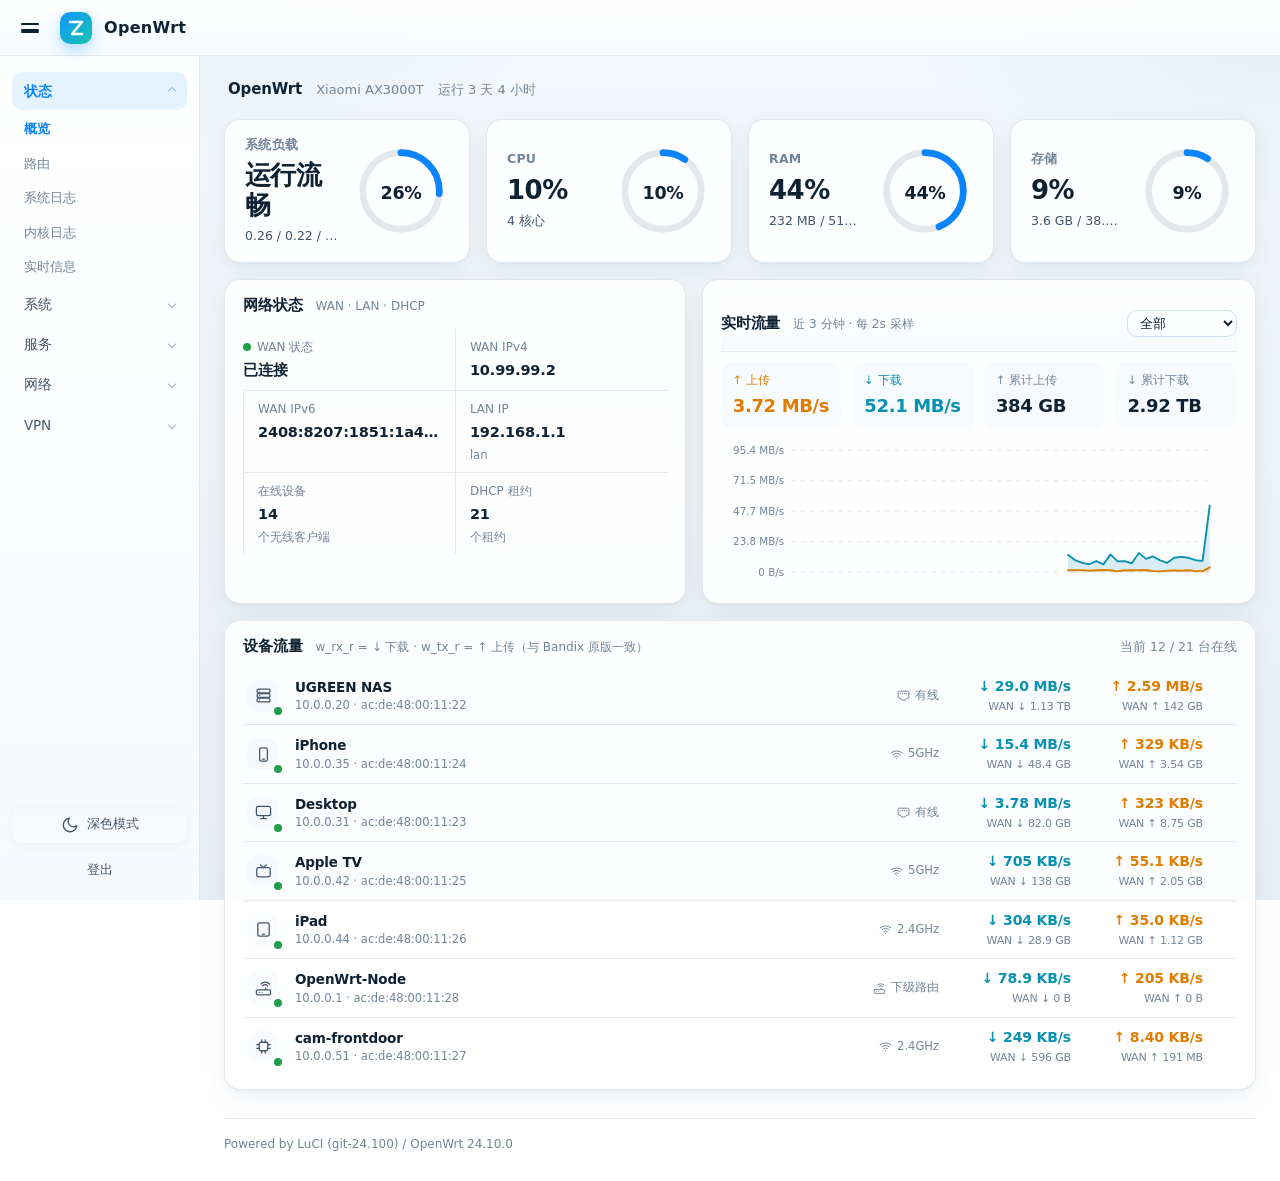
==== dev-preview/index.html @ 45fd4e08 "luci-zen: theme, zen-traffic daemon (eBPF + Rust), luci app, CI/SDK workflows - luci-theme-zen: Appl" ====
<!DOCTYPE html>
<!--
  dev-preview/index.html — Zen Theme 视觉预览（临时文件，非交付物，不参与 OpenWrt 构建）

  规则：
  - 样式 100% 复用正式包 ../luci-theme-zen/htdocs/luci-static/zen/{cascade,mobile,custom}.css
  - DOM 结构复刻 header.ut + dashboard.js build() + zen-devices.js 的真实类名
  - mock 数据与模拟脚本只存在于本文件，正式代码零改动
-->
<html lang="zh-CN">
<head>
<meta charset="utf-8">
<meta name="viewport" content="width=device-width, initial-scale=1">
<title>Zen Theme · dev preview</title>
<script>
	/* 与 header.ut 相同的防闪烁逻辑（key 相同：luci-theme-zen） */
	(function () {
		var key = 'luci-theme-zen';
		var theme = 'light';
		try {
			theme = localStorage.getItem(key);
			if (theme !== 'light' && theme !== 'dark')
				theme = window.matchMedia && window.matchMedia('(prefers-color-scheme: dark)').matches ? 'dark' : 'light';
		} catch (e) {}
		/* 预览专用：?theme=dark|light 覆盖（无头截图用） */
		var q = new URLSearchParams(location.search).get('theme');
		if (q === 'dark' || q === 'light') theme = q;
		document.documentElement.setAttribute('data-theme', theme);
		document.documentElement.setAttribute('data-darkmode', theme === 'dark' ? 'true' : 'false');
	})();
</script>
<link rel="stylesheet" href="../luci-theme-zen/htdocs/luci-static/zen/cascade.css">
<link rel="stylesheet" href="../luci-theme-zen/htdocs/luci-static/zen/mobile.css">
<link rel="stylesheet" href="../luci-theme-zen/htdocs/luci-static/zen/custom.css">
<style>
	/* 仅本预览使用的补充样式（设备行“今日”小字）；正式包 CSS 未改动 */
	.zen-dash-dev-rate .rt {
		display: block;
		margin-top: 2px;
		font-size: 11px;
		font-weight: 400;
		color: var(--text-muted);
		font-variant-numeric: tabular-nums;
	}
</style>
</head>
<body class="lang_zh-cn logged-in node-status-overview" data-page="admin-status-overview">

<!-- 图标 sprite：与 view/zen/zen-icons.js 中的 SYMBOLS 完全一致（复制） -->
<svg xmlns="http://www.w3.org/2000/svg" style="display:none" aria-hidden="true">
	<symbol id="zen-i-desktop" viewBox="0 0 24 24" fill="none" stroke="currentColor" stroke-width="1.8" stroke-linecap="round" stroke-linejoin="round"><rect x="2" y="3.5" width="20" height="13" rx="2.5"/><path d="M8 20.5h8M12 16.5v4"/></symbol>
	<symbol id="zen-i-laptop" viewBox="0 0 24 24" fill="none" stroke="currentColor" stroke-width="1.8" stroke-linecap="round" stroke-linejoin="round"><rect x="4" y="4" width="16" height="11.5" rx="2"/><path d="M2 19.5h20"/></symbol>
	<symbol id="zen-i-phone" viewBox="0 0 24 24" fill="none" stroke="currentColor" stroke-width="1.8" stroke-linecap="round" stroke-linejoin="round"><rect x="6.5" y="2.5" width="11" height="19" rx="2.5"/><path d="M10.5 18.5h3"/></symbol>
	<symbol id="zen-i-tablet" viewBox="0 0 24 24" fill="none" stroke="currentColor" stroke-width="1.8" stroke-linecap="round" stroke-linejoin="round"><rect x="4" y="2.5" width="16" height="19" rx="2.5"/><path d="M10.5 18.5h3"/></symbol>
	<symbol id="zen-i-nas" viewBox="0 0 24 24" fill="none" stroke="currentColor" stroke-width="1.8" stroke-linecap="round" stroke-linejoin="round"><rect x="3" y="3" width="18" height="5.4" rx="1.6"/><rect x="3" y="9.3" width="18" height="5.4" rx="1.6"/><rect x="3" y="15.6" width="18" height="5.4" rx="1.6"/><path d="M6.4 5.7h.01M6.4 12h.01M6.4 18.3h.01"/></symbol>
	<symbol id="zen-i-tv" viewBox="0 0 24 24" fill="none" stroke="currentColor" stroke-width="1.8" stroke-linecap="round" stroke-linejoin="round"><rect x="2.5" y="6.5" width="19" height="13" rx="2.5"/><path d="M8 2.8 12 6.5l4-3.7"/></symbol>
	<symbol id="zen-i-router" viewBox="0 0 24 24" fill="none" stroke="currentColor" stroke-width="1.8" stroke-linecap="round" stroke-linejoin="round"><rect x="2" y="14" width="20" height="7" rx="2"/><path d="M6.01 17.5h-.01M10.01 17.5h-.01M15 13.5v-2M17.8 8.2a5 5 0 0 0-7 0M20.4 5.6a8.5 8.5 0 0 0-12 0"/></symbol>
	<symbol id="zen-i-iot" viewBox="0 0 24 24" fill="none" stroke="currentColor" stroke-width="1.8" stroke-linecap="round" stroke-linejoin="round"><rect x="6" y="6" width="12" height="12" rx="2"/><path d="M9.5 2.5v3.5M14.5 2.5v3.5M9.5 18v3.5M14.5 18v3.5M2.5 9.5H6M2.5 14.5H6M18 9.5h3.5M18 14.5h3.5"/></symbol>
	<symbol id="zen-i-unknown" viewBox="0 0 24 24" fill="none" stroke="currentColor" stroke-width="1.8" stroke-linecap="round" stroke-linejoin="round"><rect x="4" y="4" width="16" height="16" rx="3.5"/><circle cx="12" cy="12" r="3.2"/></symbol>
	<symbol id="zen-i-wifi" viewBox="0 0 24 24" fill="none" stroke="currentColor" stroke-width="1.8" stroke-linecap="round" stroke-linejoin="round"><path d="M12 19.5h.01M8.6 16a5 5 0 0 1 6.8 0M5.2 12.5a10 10 0 0 1 13.6 0M2 9a15 15 0 0 1 20 0"/></symbol>
	<symbol id="zen-i-eth" viewBox="0 0 24 24" fill="none" stroke="currentColor" stroke-width="1.8" stroke-linecap="round" stroke-linejoin="round"><path d="m15 20 3-3h2a2 2 0 0 0 2-2V6a2 2 0 0 0-2-2H4a2 2 0 0 0-2 2v9a2 2 0 0 0 2 2h2l3 3z"/><path d="M6 8v1M10 8v1M14 8v1M18 8v1"/></symbol>
</svg>

<!-- ===== header.ut 结构复刻 ===== -->
<header>
	<div class="fill">
		<div class="container">
			<span class="showSide" title="切换菜单" aria-label="切换菜单"></span>
			<a id="logo" href="#">
				<img src="../luci-theme-zen/htdocs/luci-static/zen/logo.svg" alt="Zen">
			</a>
			<a class="brand" href="#">OpenWrt</a>
			<span class="status" id="indicators"></span>
		</div>
	</div>
</header>
<div class="main">
	<div class="loading" style="opacity:0; visibility:hidden"><span><div class="loading-img"></div>正在收集数据...</span></div>
	<div class="main-left" id="mainmenu" style="">
		<ul class="nav">
			<li class="slide active">
				<a href="#" class="menu active" data-title="状态">状态</a>
				<ul class="slide-menu">
					<li class="active"><a href="#" class="active">概览</a></li>
					<li><a href="#">路由</a></li>
					<li><a href="#">系统日志</a></li>
					<li><a href="#">内核日志</a></li>
					<li><a href="#">实时信息</a></li>
				</ul>
			</li>
			<li class="slide"><a href="#" class="menu" data-title="系统">系统</a></li>
			<li class="slide"><a href="#" class="menu" data-title="服务">服务</a></li>
			<li class="slide"><a href="#" class="menu" data-title="网络">网络</a></li>
			<li class="slide"><a href="#" class="menu" data-title="VPN">VPN</a></li>
		</ul>
		<div class="sidebar-footer">
			<button type="button" id="theme-toggle" class="theme-toggle" title="切换浅色/深色模式" aria-label="切换浅色/深色模式">
				<svg class="theme-icon theme-icon-sun" viewBox="0 0 24 24" width="18" height="18" fill="none" stroke="currentColor" stroke-width="1.8" stroke-linecap="round" stroke-linejoin="round" aria-hidden="true"><circle cx="12" cy="12" r="4"/><path d="M12 2v2M12 20v2M4.9 4.9l1.4 1.4M17.7 17.7l1.4 1.4M2 12h2M20 12h2M4.9 19.1l1.4-1.4M17.7 6.3l1.4-1.4"/></svg>
				<svg class="theme-icon theme-icon-moon" viewBox="0 0 24 24" width="18" height="18" fill="none" stroke="currentColor" stroke-width="1.8" stroke-linecap="round" stroke-linejoin="round" aria-hidden="true"><path d="M21 12.8A9 9 0 1 1 11.2 3a7 7 0 0 0 9.8 9.8z"/></svg>
				<span id="theme-toggle-label">深色模式</span>
			</button>
			<a class="logout" href="#" data-title="登出">登出</a>
		</div>
	</div>
	<div class="main-right">
		<div class="darkMask"></div>
		<div id="maincontent">
			<div class="container">

				<!-- ===== dashboard.js build() 结构复刻 ===== -->
				<div id="zen-dashboard">
					<div class="zen-dash-strip">
						<span class="zen-dash-host" data-strip="host">OpenWrt</span>
						<span data-strip="model">Xiaomi AX3000T</span>
						<span data-strip="uptime">运行 3 天 4 小时</span>
					</div>

					<div class="zen-dash-gauges">
						<article class="zen-dash-card" data-gauge="load" data-level="ok">
							<div class="zen-dash-meta">
								<div class="zen-dash-label">系统负载</div>
								<div class="zen-dash-value">运行流畅</div>
								<div class="zen-dash-sub">0.24 / 0.21 / 0.18</div>
							</div>
							<div class="zen-dash-ring">
								<svg viewBox="0 0 120 120" aria-hidden="true">
									<circle class="track" cx="60" cy="60" r="46"></circle>
									<circle class="arc" cx="60" cy="60" r="46" stroke-dasharray="288.88" stroke-dashoffset="219.55"></circle>
									<text class="pct" x="60" y="63">24%</text>
								</svg>
							</div>
						</article>
						<article class="zen-dash-card" data-gauge="cpu" data-level="ok">
							<div class="zen-dash-meta">
								<div class="zen-dash-label">CPU</div>
								<div class="zen-dash-value">11%</div>
								<div class="zen-dash-sub">4 核心</div>
							</div>
							<div class="zen-dash-ring">
								<svg viewBox="0 0 120 120" aria-hidden="true">
									<circle class="track" cx="60" cy="60" r="46"></circle>
									<circle class="arc" cx="60" cy="60" r="46" stroke-dasharray="288.88" stroke-dashoffset="257.11"></circle>
									<text class="pct" x="60" y="63">11%</text>
								</svg>
							</div>
						</article>
						<article class="zen-dash-card" data-gauge="ram" data-level="ok">
							<div class="zen-dash-meta">
								<div class="zen-dash-label">RAM</div>
								<div class="zen-dash-value">44%</div>
								<div class="zen-dash-sub">232 MB / 512 MB</div>
							</div>
							<div class="zen-dash-ring">
								<svg viewBox="0 0 120 120" aria-hidden="true">
									<circle class="track" cx="60" cy="60" r="46"></circle>
									<circle class="arc" cx="60" cy="60" r="46" stroke-dasharray="288.88" stroke-dashoffset="161.77"></circle>
									<text class="pct" x="60" y="63">44%</text>
								</svg>
							</div>
						</article>
						<article class="zen-dash-card" data-gauge="disk" data-level="ok">
							<div class="zen-dash-meta">
								<div class="zen-dash-label">存储</div>
								<div class="zen-dash-value">9%</div>
								<div class="zen-dash-sub">3.6 GB / 38.9 GB</div>
							</div>
							<div class="zen-dash-ring">
								<svg viewBox="0 0 120 120" aria-hidden="true">
									<circle class="track" cx="60" cy="60" r="46"></circle>
									<circle class="arc" cx="60" cy="60" r="46" stroke-dasharray="288.88" stroke-dashoffset="262.88"></circle>
									<text class="pct" x="60" y="63">9%</text>
								</svg>
							</div>
						</article>
					</div>

					<div class="zen-dash-body">
						<section class="zen-dash-panel zen-dash-overview">
							<h3>网络状态 <span class="zen-dash-hint">WAN · LAN · DHCP</span></h3>
							<div class="zen-dash-netgrid">
								<div class="zen-dash-ov-cell" data-ov="wan">
									<div class="zen-dash-ov-title"><span class="zen-dash-ov-dot up"></span><span>WAN 状态</span></div>
									<div class="zen-dash-ov-value">已连接</div>
								</div>
								<div class="zen-dash-ov-cell" data-ov="wan4">
									<div class="zen-dash-ov-title"><span>WAN IPv4</span></div>
									<div class="zen-dash-ov-value">10.99.99.2</div>
								</div>
								<div class="zen-dash-ov-cell" data-ov="wan6">
									<div class="zen-dash-ov-title"><span>WAN IPv6</span></div>
									<div class="zen-dash-ov-value">2408:8207:1851:1a40::1</div>
								</div>
								<div class="zen-dash-ov-cell" data-ov="lan">
									<div class="zen-dash-ov-title"><span>LAN IP</span></div>
									<div class="zen-dash-ov-value">192.168.1.1</div>
									<div class="zen-dash-ov-sub">lan</div>
								</div>
								<div class="zen-dash-ov-cell" data-ov="wifi">
									<div class="zen-dash-ov-title"><span>在线设备</span></div>
									<div class="zen-dash-ov-value">14</div>
									<div class="zen-dash-ov-sub">个无线客户端</div>
								</div>
								<div class="zen-dash-ov-cell" data-ov="dhcp">
									<div class="zen-dash-ov-title"><span>DHCP 租约</span></div>
									<div class="zen-dash-ov-value">21</div>
									<div class="zen-dash-ov-sub">个租约</div>
								</div>
							</div>
						</section>

						<section class="zen-dash-panel zen-dash-traffic">
							<header class="zen-dash-traffic-head">
								<h3>实时流量 <span class="zen-dash-hint">近 3 分钟 · 每 2s 采样</span></h3>
								<select id="zen-dash-iface" aria-label="接口">
									<option value="all">全部</option>
									<option value="wan">wan</option>
									<option value="br-lan">br-lan</option>
								</select>
							</header>
							<div class="zen-dash-traffic-stats">
								<div class="zen-dash-stat tx">
									<span class="k">↑ 上传</span>
									<span class="v" data-k="txRate">—</span>
								</div>
								<div class="zen-dash-stat rx">
									<span class="k">↓ 下载</span>
									<span class="v" data-k="rxRate">—</span>
								</div>
								<div class="zen-dash-stat">
									<span class="k">↑ 累计上传</span>
									<span class="v" data-k="txTotal">—</span>
								</div>
								<div class="zen-dash-stat">
									<span class="k">↓ 累计下载</span>
									<span class="v" data-k="rxTotal">—</span>
								</div>
							</div>
							<div class="zen-dash-chart">
								<svg viewBox="0 0 640 220" class="zen-dash-svg">
									<g class="grid"></g>
									<g class="yaxis"></g>
									<path class="fill rx"></path>
									<path class="fill tx"></path>
									<polyline class="line rx"></polyline>
									<polyline class="line tx"></polyline>
									<rect class="overlay" x="0" y="0" width="100%" height="100%"></rect>
								</svg>
								<div class="zen-dash-tip" style="display:none"></div>
							</div>
						</section>
					</div>

					<!-- ===== zen-devices.js 结构复刻（mock 行由脚本生成） ===== -->
					<section class="zen-dash-panel zen-dash-devices">
						<div class="zen-dash-dev-head">
							<h3>设备流量 <span class="zen-dash-hint">w_rx_r = ↓ 下载 · w_tx_r = ↑ 上传（与 Bandix 原版一致）</span></h3>
							<span class="zen-dash-dev-count" id="dev-count">—</span>
						</div>
						<ul class="zen-dash-dev-list" id="dev-list"></ul>
					</section>
				</div>

				<div id="view" hidden></div>
				<footer>
					<span>Powered by LuCI (git-24.100) / OpenWrt 24.10.0</span>
				</footer>
			</div>
		</div>
	</div>
</div>

<script>
/* ============================================================
 * 仅预览用 mock 引擎：结构与更新方式模仿 dashboard.js
 * （textContent / class / SVG 属性，不重建 DOM）
 * ============================================================ */
'use strict';

var HISTORY = 60;
var samples = [];
var prevNet = null, prevAt = 0;

var gauges = { load: 0.24, cpu: 0.11, ram: 0.44, disk: 0.09 };

/* 设备 mock：w_rx_r=下载 / w_tx_r=上传（与 Bandix/zen-traffic 方向约定一致） */
var devices = [
	{ mac: 'ac:de:48:00:11:22', ip: '10.0.0.20', host: 'UGREEN NAS',  type: 'nas',     conn: 'eth',  band: '',     rx: 18.4e6, ul: 1.3e6,  tRx: 80.2e9, tUl: 12.6e9, mRx: 612e9, mUl: 88e9, conns: 42, wanRx: 1.24e12, wanUl: 152e9 },
	{ mac: 'ac:de:48:00:11:23', ip: '10.0.0.31', host: 'Desktop',     type: 'desktop', conn: 'eth',  band: '',     rx: 4.2e6,  ul: 320e3,  tRx: 12.1e9, tUl: 2.2e9,  mRx: 96e9,  mUl: 14e9, conns: 28, wanRx: 88e9,  wanUl: 9.4e9 },
	{ mac: 'ac:de:48:00:11:24', ip: '10.0.0.35', host: 'iPhone',      type: 'phone',   conn: 'wifi', band: '5GHz', rx: 2.1e6,  ul: 110e3,  tRx: 10.3e9, tUl: 680e6,  mRx: 88e9,  mUl: 6.2e9, conns: 19, wanRx: 52e9,  wanUl: 3.8e9 },
	{ mac: 'ac:de:48:00:11:25', ip: '10.0.0.42', host: 'Apple TV',    type: 'tv',      conn: 'wifi', band: '5GHz', rx: 820e3,  ul: 30e3,   tRx: 2.4e9,  tUl: 96e6,   mRx: 64e9,  mUl: 1.1e9, conns: 8,  wanRx: 148e9, wanUl: 2.2e9 },
	{ mac: 'ac:de:48:00:11:26', ip: '10.0.0.44', host: 'iPad',        type: 'tablet',  conn: 'wifi', band: '2.4GHz', rx: 320e3, ul: 18e3, tRx: 1.2e9,  tUl: 54e6,   mRx: 22e9,  mUl: 0.9e9, conns: 6,  wanRx: 31e9,  wanUl: 1.2e9 },
	{ mac: 'ac:de:48:00:11:27', ip: '10.0.0.51', host: 'cam-frontdoor', type: 'iot',   conn: 'wifi', band: '2.4GHz', rx: 260e3, ul: 4e3,  tRx: 640e9,  tUl: 8e6,    mRx: 1.9e12, mUl: 42e6, conns: 3,  wanRx: 640e9, wanUl: 0.2e9 },
	{ mac: 'ac:de:48:00:11:28', ip: '10.0.0.1',  host: 'OpenWrt-Node', type: 'router', conn: 'router', band: '',    rx: 90e3,  ul: 240e3, tRx: 210e9,  tUl: 190e9,  mRx: 420e9, mUl: 390e9, conns: 61, wanRx: 0,    wanUl: 0 }
];
devices.forEach(function (d) { d.spark = []; d.month = (d.mRx != null); });

var TIPTXT = { nas: 'zen-i-nas', desktop: 'zen-i-desktop', laptop: 'zen-i-laptop', phone: 'zen-i-phone', tablet: 'zen-i-tablet', tv: 'zen-i-tv', router: 'zen-i-router', iot: 'zen-i-iot', unknown: 'zen-i-unknown' };
var NS = 'http://www.w3.org/2000/svg';

function el(tag, cls, text) {
	var e = document.createElement(tag);
	if (cls) e.className = cls;
	if (text != null) e.textContent = text;
	return e;
}

function svgEl(tag, attrs) {
	var e = document.createElementNS(NS, tag);
	for (var k in attrs) e.setAttribute(k, attrs[k]);
	return e;
}

function useIcon(id, size) {
	var s = svgEl('svg', { width: size || 17, height: size || 17, 'aria-hidden': 'true' });
	var u = svgEl('use', { href: '#' + id });
	s.appendChild(u);
	return s;
}

function fmtBytes(n) {
	n = Math.max(0, Number(n) || 0);
	var units = ['B', 'KB', 'MB', 'GB', 'TB'];
	var i = 0;
	while (n >= 1024 && i < units.length - 1) { n /= 1024; i++; }
	var d = i === 0 ? 0 : (n >= 100 ? 0 : n >= 10 ? 1 : 2);
	return n.toFixed(d) + ' ' + units[i];
}
function fmtRate(n) { return fmtBytes(n) + '/s'; }
function niceMax(v) {
	v = Number(v) || 0;
	if (v <= 1024) return 1024;
	var exp = Math.floor(Math.log(v) / Math.LN10);
	var base = Math.pow(10, exp);
	var f = v / base;
	var nice = f <= 1 ? 1 : f <= 2 ? 2 : f <= 2.5 ? 2.5 : f <= 5 ? 5 : 10;
	return nice * base;
}

/* ---- 设备行（一次构建，缓存引用） ---- */
var rowMap = {};
function buildRow(d) {
	var li = el('li', 'zen-dash-dev-row');

	var iconBox = el('span', 'zen-dash-dev-icon');
	iconBox.appendChild(useIcon(TIPTXT[d.type]));
	iconBox.appendChild(el('i', 'zen-dash-ov-dot up'));

	var id = el('span', 'zen-dash-dev-id');
	id.appendChild(el('span', 'zen-dash-dev-name', d.host));
	id.appendChild(el('span', 'zen-dash-dev-meta', d.ip + ' · ' + d.mac));

	var conn = el('span', 'zen-dash-dev-conn');
	conn.appendChild(useIcon(d.conn === 'wifi' ? 'zen-i-wifi' : d.conn === 'router' ? 'zen-i-router' : 'zen-i-eth', 13));
	conn.appendChild(el('span', null, d.conn === 'wifi' ? d.band : (d.conn === 'router' ? '下级路由' : '有线')));

	var dl = el('span', 'zen-dash-dev-rate dl');
	var dlV = el('span', null, '—');
	var dlT = el('span', 'rt');
	dl.appendChild(dlV); dl.appendChild(dlT);

	var ulr = el('span', 'zen-dash-dev-rate ul');
	var ulV = el('span', null, '—');
	var ulT = el('span', 'rt');
	ulr.appendChild(ulV); ulr.appendChild(ulT);

	var chev = el('span', 'zen-dash-dev-chev');
	chev.appendChild(useIcon('zen-i-chev', 16));

	var detail = el('div', 'zen-dash-dev-detail');
	detail.style.display = 'none';

	li.appendChild(iconBox); li.appendChild(id); li.appendChild(conn);
	li.appendChild(dl); li.appendChild(ulr); li.appendChild(chev);
	li.appendChild(detail);

	li.addEventListener('click', function () {
		var open = li.classList.toggle('open');
		if (open && !d.detailBuilt) buildDetail(d);
		detail.style.display = open ? 'block' : 'none';
		if (open) updateDetail(d);
	});

	document.getElementById('dev-list').appendChild(li);

	rowMap[d.mac] = { li: li, dlV: dlV, dlT: dlT, ulV: ulV, ulT: ulT, detail: detail };
}

function buildDetail(d) {
	var refs = rowMap[d.mac];
	var grid = el('div', 'zen-dash-dev-detail-grid');
	function item(k, cls) {
		var w = el('div');
		w.appendChild(el('div', 'k', k));
		var v = el('div', 'v' + (cls ? ' ' + cls : ''), '—');
		w.appendChild(v);
		grid.appendChild(w);
		return v;
	}
	var q = {
		tRx: item('今日下载', 'dl'), tUl: item('今日上传', 'ul'),
		mRx: item('本月下载', 'dl'), mUl: item('本月上传', 'ul'),
		wRx: item('WAN 下载总量'), wUl: item('WAN 上传总量'),
		cc: item('连接数')
	};
	var spark = el('div', 'zen-dash-dev-spark');
	var sv = svgEl('svg', { viewBox: '0 0 600 48', preserveAspectRatio: 'none' });
	var fill = svgEl('path', { 'class': 'fill-dl' });
	var line = svgEl('path', { 'class': 'line' });
	sv.appendChild(fill); sv.appendChild(line);
	spark.appendChild(sv);
	refs.detail.appendChild(grid);
	refs.detail.appendChild(spark);
	q.line = line; q.fill = fill;
	d.detailRefs = q;
	d.detailBuilt = true;
}

function updateDetail(d) {
	var q = d.detailRefs;
	if (!q) return;
	q.tRx.textContent = fmtBytes(d.tRx);
	q.tUl.textContent = fmtBytes(d.tUl);
	q.mRx.textContent = fmtBytes(d.mRx);
	q.mUl.textContent = fmtBytes(d.mUl);
	q.wRx.textContent = fmtBytes(d.wanRx);
	q.wUl.textContent = fmtBytes(d.wanUl);
	q.cc.textContent = String(d.conns) + '（TCP ' + Math.round(d.conns * 0.7) + ' / UDP ' + (d.conns - Math.round(d.conns * 0.7)) + '）';
	var sp = d.spark, m = sp.length, peak = 1, i, v;
	for (i = 0; i < m; i++) { v = sp[i]; if (v > peak) peak = v; }
	var pts = [];
	for (i = 0; i < m; i++) {
		pts.push(((m > 1 ? i / (m - 1) : 0) * 600).toFixed(1) + ',' + (46 - 40 * (sp[i] / peak)).toFixed(1));
	}
	var line = pts.join(' ');
	q.line.setAttribute('d', 'M' + line.split(' ').join(' L'));
	if (m > 1) q.fill.setAttribute('d', 'M0,48 L' + line.split(' ').join(' L') + ' L600,48 Z');
}

devices.forEach(buildRow);

/* ---- 图表（几何参数与 dashboard.js renderTraffic 一致） ---- */
var chart = document.querySelector('.zen-dash-svg');
var parts = {
	grid: chart.querySelector('g.grid'),
	yaxis: chart.querySelector('g.yaxis'),
	lineRx: chart.querySelector('polyline.line.rx'),
	lineTx: chart.querySelector('polyline.line.tx'),
	fillRx: chart.querySelector('path.fill.rx'),
	fillTx: chart.querySelector('path.fill.tx')
};
var lastW = 0, lastH = 0, yLabels = [];

function renderTraffic() {
	var host = document.querySelector('.zen-dash-chart');
	var w = Math.max(host.clientWidth || 0, 320);
	var h = Math.max(host.clientHeight || 0, 160);
	var padL = 58, padR = 12, padT = 12, padB = 18;
	var innerW = Math.max(w - padL - padR, 10);
	var innerH = Math.max(h - padT - padB, 10);

	var peak = 0;
	samples.forEach(function (s) { if (s.rx > peak) peak = s.rx; if (s.tx > peak) peak = s.tx; });
	var max = niceMax(peak);
	var step = innerW / (HISTORY - 1);
	var DIV = 4;

	if (w !== lastW || h !== lastH || yLabels.length !== DIV + 1) {
		chart.setAttribute('viewBox', '0 0 ' + w + ' ' + h);
		parts.grid.textContent = '';
		parts.yaxis.textContent = '';
		yLabels = [];
		for (var i = 0; i <= DIV; i++) {
			var gy = padT + (innerH * i) / DIV;
			parts.grid.appendChild(svgEl('line', { x1: padL, x2: padL + innerW, y1: gy.toFixed(1), y2: gy.toFixed(1) }));
			var lb = svgEl('text', { x: padL - 8, y: (gy + 4).toFixed(1), 'text-anchor': 'end' });
			parts.yaxis.appendChild(lb);
			yLabels.push(lb);
		}
		lastW = w; lastH = h;
	}
	for (var i2 = 0; i2 <= DIV; i2++)
		yLabels[i2].textContent = fmtRate(max * (1 - i2 / DIV));

	var count = samples.length;
	function xAt(i) { return padL + innerW - (count - 1 - i) * step; }
	function yAt(v) { return padT + innerH * (1 - Math.min(v, max) / max); }
	var y0 = padT + innerH;

	function series(key) {
		if (!count) return { line: '', fill: '' };
		var pts = samples.map(function (s, i) { return xAt(i).toFixed(1) + ',' + yAt(s[key]).toFixed(1); });
		var line = pts.join(' ');
		var fill = count > 1 ? 'M' + xAt(0).toFixed(1) + ',' + y0.toFixed(1) + ' L' + pts.join(' L') + ' L' + xAt(count - 1).toFixed(1) + ',' + y0.toFixed(1) + ' Z' : '';
		return { line: line, fill: fill };
	}
	var rx = series('rx'), tx = series('tx');
	parts.lineRx.setAttribute('points', rx.line);
	parts.lineTx.setAttribute('points', tx.line);
	parts.fillRx.setAttribute('d', rx.fill);
	parts.fillTx.setAttribute('d', tx.fill);
}

/* ---- 主循环（2s，与 zen-trafficd 建议刷新周期一致） ---- */
var totals = { rx: 3.21e12, tx: 412e9 };

function tick() {
	var now = Date.now();

	// 系统仪表缓坡游走
	gauges.load = Math.min(0.92, Math.max(0.02, gauges.load + (Math.random() - 0.5) * 0.05));
	gauges.cpu = Math.min(0.88, Math.max(0.02, gauges.cpu + (Math.random() - 0.5) * 0.07));
	setGauge('load', '运行流畅', (gauges.load).toFixed(2) + ' / ' + (gauges.load * 0.85).toFixed(2) + ' / ' + (gauges.load * 0.6).toFixed(2), gauges.load * 100);
	setGauge('cpu', Math.round(gauges.cpu * 100) + '%', '4 核心', gauges.cpu * 100);

	// 设备速率随机游走 + NAS 偶发爆发
	var rxSum = 0, ulSum = 0;
	devices.forEach(function (d) {
		if (Math.random() < 0.06) d.rx = d.rx * 0.5 + (8e6 + Math.random() * 14e6);
		else d.rx = Math.max(0, d.rx * 0.85 + d.rx * 0.15 + (Math.random() - 0.5) * d.rx * 0.25);
		d.ul = Math.max(0, d.ul * 0.9 + (Math.random() - 0.5) * d.ul * 0.3 + d.rx * 0.06 * Math.random());
		d.tRx += d.rx * 2; d.tUl += d.ul * 2;
		rxSum += d.rx; ulSum += d.ul;
	});

	// 排序：当前总带宽倒序（appendChild 移动，不重建）
	devices.sort(function (a, b) { return (b.rx + b.ul) - (a.rx + a.ul); });
	devices.forEach(function (d) {
		var r = rowMap[d.mac];
		document.getElementById('dev-list').appendChild(r.li);
		r.dlV.textContent = '↓ ' + fmtRate(d.rx);
		r.dlT.textContent = 'WAN ↓ ' + fmtBytes(d.wanRx);
		r.ulV.textContent = '↑ ' + fmtRate(d.ul);
		r.ulT.textContent = 'WAN ↑ ' + fmtBytes(d.wanUl);
		d.spark.push(d.rx);
		if (d.spark.length > 40) d.spark.shift();
		if (d.detailBuilt && r.li.classList.contains('open')) updateDetail(d);
	});
	document.getElementById('dev-count').textContent = '当前 12 / 21 台在线';

	// 全局流量 = 设备和 + 噪声
	var rx = rxSum * 1.05 + 40e3 + Math.random() * 120e3;
	var tx = ulSum * 1.05 + 15e3 + Math.random() * 40e3;
	totals.rx += rx * 2; totals.tx += tx * 2;
	document.querySelector('[data-k="rxRate"]').textContent = fmtRate(rx);
	document.querySelector('[data-k="txRate"]').textContent = fmtRate(tx);
	document.querySelector('[data-k="rxTotal"]').textContent = fmtBytes(totals.rx);
	document.querySelector('[data-k="txTotal"]').textContent = fmtBytes(totals.tx);

	samples.push({ t: now, rx: rx, tx: tx });
	if (samples.length > HISTORY) samples.shift();
	renderTraffic();
}

function setGauge(key, value, sub, pct) {
	var card = document.querySelector('[data-gauge="' + key + '"]');
	if (!card) return;
	pct = Math.max(0, Math.min(100, pct));
	var lv = pct >= 90 ? 'danger' : pct >= 70 ? 'warn' : 'ok';
	if (card.getAttribute('data-level') !== lv) card.setAttribute('data-level', lv);
	card.querySelector('.zen-dash-value').textContent = value;
	card.querySelector('.zen-dash-sub').textContent = sub;
	card.querySelector('text.pct').textContent = Math.round(pct) + '%';
	card.querySelector('circle.arc').setAttribute('stroke-dashoffset', (288.88 * (1 - pct / 100)).toFixed(2));
}

/* ---- 主题切换（与 menu-zen.js 行为一致） ---- */
function syncLabel() {
	var dark = document.documentElement.getAttribute('data-theme') === 'dark';
	document.getElementById('theme-toggle-label').textContent = dark ? '浅色模式' : '深色模式';
}
document.getElementById('theme-toggle').addEventListener('click', function (ev) {
	ev.preventDefault(); ev.stopPropagation();
	var next = document.documentElement.getAttribute('data-theme') === 'dark' ? 'light' : 'dark';
	document.documentElement.setAttribute('data-theme', next);
	document.documentElement.setAttribute('data-darkmode', next === 'dark' ? 'true' : 'false');
	try { localStorage.setItem('luci-theme-zen', next); } catch (e) {}
	syncLabel();
});
syncLabel();

/* 启动：预填充 20 个历史样本让曲线立即成形 */
for (var i = 0; i < 20; i++) {
	samples.push({ t: Date.now() - (20 - i) * 2000, rx: 6e6 + Math.random() * 10e6, tx: 0.6e6 + Math.random() * 1.2e6 });
}
tick();
setInterval(tick, 2000);
window.addEventListener('resize', function () { renderTraffic(); });
</script>
</body>
</html>
---- luci-theme-zen/htdocs/luci-static/zen/cascade.css ----
/* luci-theme-zen
   Apple-inspired LuCI theme. system-ui, 16px cards, restrained shadows,
   dl/ul direction colors; selectors are LuCI. */

:root {
	--bg-base: #eef3f8;
	--bg-panel: rgba(255, 255, 255, 0.85);
	--bg-input: #fbfdff;
	--line: rgba(15, 40, 70, 0.10);
	--line-strong: rgba(15, 40, 70, 0.18);
	--text: #0f2233;
	--text-secondary: #42566b;
	--text-muted: #71859a;
	--accent: #0a84ff;
	--accent-soft: rgba(10, 132, 255, 0.10);
	--danger: #e5484d;
	--danger-soft: rgba(229, 72, 77, 0.12);
	--ok: #1f9d4d;
	--ok-soft: rgba(31, 157, 77, 0.12);
	--warn: #d97e00;
	--warn-soft: rgba(217, 126, 0, 0.12);
	--info: #0a84ff;
	--info-soft: rgba(10, 132, 255, 0.10);
	/* 流量方向色（与 Bandix/zen-traffic 约定一致：↓下载青、↑上传橙） */
	--dl: #0891b2;
	--ul: #e07c00;
	--shadow: 0 1px 2px rgba(18, 70, 120, 0.05), 0 8px 24px rgba(18, 70, 120, 0.07);
	--shadow-sm: 0 1px 2px rgba(18, 70, 120, 0.05);
	--shadow-glow: 0 8px 24px rgba(10, 132, 255, 0.16);
	--radius: 16px;
	--radius-sm: 10px;
	--grad-accent: linear-gradient(135deg, #0a84ff, #0891b2);
	--font: system-ui, -apple-system, BlinkMacSystemFont, "Segoe UI", "PingFang SC", "Microsoft YaHei", Roboto, sans-serif;
	--mono: "SF Mono", "Cascadia Code", "Consolas", "Menlo", monospace;

	--body-grad:
		radial-gradient(900px 420px at 8% -10%, rgba(10, 132, 255, 0.10), transparent 60%),
		radial-gradient(700px 380px at 100% 0%, rgba(8, 145, 178, 0.08), transparent 55%),
		linear-gradient(180deg, #f4f8fc 0%, var(--bg-base) 45%, #e8eef5 100%);
	--chart-bg: #f6fafd;
	--aside-bg: linear-gradient(180deg, rgba(255, 255, 255, 0.94), rgba(246, 250, 253, 0.92));
	--header-bg: linear-gradient(180deg, rgba(255, 255, 255, 0.96), rgba(246, 250, 253, 0.94));
	--nav-hover-border: rgba(10, 132, 255, 0.15);
	--nav-active-text: #0a66d0;
	--nav-active-bg: linear-gradient(90deg, rgba(10, 132, 255, 0.12), rgba(8, 145, 178, 0.07));
	--nav-active-border: rgba(10, 132, 255, 0.26);
	--btn-bg: linear-gradient(180deg, #ffffff, #f4f8fc);
	--btn-hover-text: #0a66d0;
	--th-grad: linear-gradient(180deg, #f5f9fc, #eff5fa);
	--row-even: rgba(10, 132, 255, 0.025);
	--row-hover: rgba(10, 132, 255, 0.05);
	--modal-mask:
		radial-gradient(circle at 20% 20%, rgba(10, 132, 255, 0.10), transparent 40%),
		rgba(10, 30, 50, 0.45);
	--modal-grad: linear-gradient(180deg, #ffffff, #f7fafc);
	--modal-shadow: 0 20px 50px rgba(12, 50, 90, 0.22);
	--label-color: #1e3a5f;
	--input-border: #cfe0ef;
	--input-focus-border: #0a84ff;
	--input-focus-bg: #fff;
	--focus-ring: rgba(10, 132, 255, 0.16);
	--scroll-thumb: linear-gradient(180deg, #b3cfe8, #86c8d8);
	--header-h: 56px;
	--sidebar-w: 200px;
}

:root[data-theme="dark"],
:root[data-darkmode="true"] {
	--bg-base: #0b1220;
	--bg-panel: rgba(20, 29, 44, 0.82);
	--bg-input: #101b2b;
	--line: rgba(148, 180, 220, 0.14);
	--line-strong: rgba(148, 180, 220, 0.26);
	--text: #e6eef8;
	--text-secondary: #a3b6ca;
	--text-muted: #6e8399;
	--accent: #409cff;
	--accent-soft: rgba(64, 156, 255, 0.14);
	--danger: #ff6369;
	--danger-soft: rgba(255, 99, 105, 0.16);
	--ok: #30d158;
	--ok-soft: rgba(48, 209, 88, 0.14);
	--warn: #ffb020;
	--warn-soft: rgba(255, 176, 32, 0.15);
	--info: #409cff;
	--info-soft: rgba(64, 156, 255, 0.14);
	/* 流量方向色（dark 变体） */
	--dl: #22d3ee;
	--ul: #fb923c;
	--shadow: 0 1px 2px rgba(0, 0, 0, 0.35);
	--shadow-sm: 0 1px 2px rgba(0, 0, 0, 0.25);
	--shadow-glow: 0 8px 24px rgba(64, 156, 255, 0.22);
	--grad-accent: linear-gradient(135deg, #409cff, #22d3ee);

	--body-grad:
		radial-gradient(900px 420px at 8% -10%, rgba(64, 156, 255, 0.10), transparent 60%),
		radial-gradient(700px 380px at 100% 0%, rgba(34, 211, 238, 0.07), transparent 55%),
		linear-gradient(180deg, #0e1626 0%, var(--bg-base) 45%, #090f1a 100%);
	--chart-bg: #0d1826;
	--aside-bg: linear-gradient(180deg, rgba(15, 23, 38, 0.94), rgba(11, 18, 32, 0.92));
	--header-bg: linear-gradient(180deg, rgba(16, 25, 40, 0.96), rgba(11, 18, 32, 0.94));
	--nav-hover-border: rgba(64, 156, 255, 0.2);
	--nav-active-text: #6fc2ff;
	--nav-active-bg: linear-gradient(90deg, rgba(64, 156, 255, 0.16), rgba(34, 211, 238, 0.09));
	--nav-active-border: rgba(64, 156, 255, 0.32);
	--btn-bg: linear-gradient(180deg, #1a2c44, #14243a);
	--btn-hover-text: #7cc7ff;
	--th-grad: linear-gradient(180deg, #16273e, #122137);
	--row-even: rgba(64, 156, 255, 0.03);
	--row-hover: rgba(64, 156, 255, 0.06);
	--modal-mask:
		radial-gradient(circle at 20% 20%, rgba(64, 156, 255, 0.1), transparent 40%),
		rgba(2, 8, 14, 0.65);
	--modal-grad: linear-gradient(180deg, #13253a, #0f1e30);
	--modal-shadow: 0 20px 50px rgba(0, 0, 0, 0.55);
	--label-color: #b8cde2;
	--input-border: #2a4560;
	--input-focus-border: #409cff;
	--input-focus-bg: #13263c;
	--focus-ring: rgba(64, 156, 255, 0.22);
	--scroll-thumb: linear-gradient(180deg, #2f4e6e, #2a5560);
}

*,
*::before,
*::after {
	box-sizing: border-box;
}

html {
	font-size: 16px;
	height: 100%;
}

html, body {
	margin: 0;
	padding: 0;
}

body {
	font-family: var(--font);
	color: var(--text);
	background: var(--body-grad);
	background-attachment: fixed;
	min-height: 100%;
	-webkit-font-smoothing: antialiased;
	line-height: 1.5;
}

a {
	color: var(--accent);
	text-decoration: none;
}

a:hover {
	text-decoration: underline;
}

abbr[title],
acronym[title] {
	border-bottom: 1px dotted;
	font-weight: inherit;
	cursor: help;
}

h1, h2, h3, h4 {
	color: var(--text);
	font-weight: 650;
	line-height: 1.3;
}

h1 { font-size: 1.45rem; }
h2 { font-size: 1.2rem; }
h3 { font-size: 1.05rem; }
h4 { font-size: 0.95rem; }

pre, code, kbd, samp, .mono {
	font-family: var(--mono);
}

pre {
	background: linear-gradient(180deg, #0f2438, #12304a);
	color: #d7ecff;
	border: 1px solid #1e4a6e;
	border-radius: var(--radius-sm);
	padding: 14px 16px;
	overflow: auto;
	font-size: 13px;
	line-height: 1.6;
}

hr {
	border: 0;
	border-top: 1px solid var(--line);
	margin: 16px 0;
}

img {
	max-width: 100%;
	vertical-align: middle;
}

::-webkit-scrollbar {
	width: 10px;
	height: 10px;
}

::-webkit-scrollbar-thumb {
	background: var(--scroll-thumb);
	border-radius: 999px;
	border: 2px solid transparent;
	background-clip: padding-box;
}

::-webkit-scrollbar-track {
	background: transparent;
}

/* ---------- Header ---------- */
header {
	position: sticky;
	top: 0;
	z-index: 40;
	height: var(--header-h);
	background: var(--header-bg);
	border-bottom: 1px solid var(--line);
	backdrop-filter: blur(10px);
	-webkit-backdrop-filter: blur(10px);
}

header .fill,
header .container {
	height: 100%;
}

header .container {
	display: flex;
	align-items: center;
	gap: 12px;
	padding: 0 16px 0 12px;
	max-width: none;
}

.showSide {
	display: inline-block;
	width: 36px;
	height: 36px;
	border-radius: 10px;
	cursor: pointer;
	position: relative;
	flex-shrink: 0;
	border: 1px solid transparent;
}

.showSide::before,
.showSide::after {
	content: "";
	position: absolute;
	left: 8px;
	right: 8px;
	height: 2px;
	border-radius: 2px;
	background: var(--text);
}

.showSide::before {
	top: 12px;
	box-shadow: 0 6px 0 var(--text);
}

.showSide::after {
	bottom: 12px;
}

.showSide:hover {
	background: var(--accent-soft);
	border-color: var(--nav-hover-border);
}

#logo {
	display: flex;
	flex-shrink: 0;
}

#logo img {
	width: 32px;
	height: 32px;
	border-radius: 10px;
	box-shadow: 0 6px 16px rgba(20, 150, 255, 0.3);
}

header .brand {
	font-weight: 700;
	font-size: 16px;
	letter-spacing: 0.3px;
	color: var(--text);
	text-decoration: none;
	white-space: nowrap;
	overflow: hidden;
	text-overflow: ellipsis;
}

header .brand:hover {
	text-decoration: none;
	color: var(--nav-active-text);
}

#indicators,
header .status {
	margin-left: auto;
	display: flex;
	align-items: center;
	gap: 8px;
	flex-wrap: wrap;
	justify-content: flex-end;
}

/* ---------- Shell ---------- */
.main {
	position: relative;
	z-index: 1;
	display: flex;
	min-height: calc(100vh - var(--header-h));
}

.main-left {
	position: sticky;
	top: var(--header-h);
	width: var(--sidebar-w);
	height: calc(100vh - var(--header-h));
	flex-shrink: 0;
	padding: 16px 12px 12px;
	display: flex;
	flex-direction: column;
	gap: 12px;
	background: var(--aside-bg);
	border-right: 1px solid var(--line);
	overflow: hidden;
	z-index: 30;
	transition: width 0.25s ease, padding 0.25s ease, border-color 0.25s ease;
}

@media (min-width: 769px) {
	body.sidebar-collapsed .main-left {
		width: 0;
		padding-left: 0;
		padding-right: 0;
		border-right-width: 0;
		overflow: hidden;
		pointer-events: none;
	}
}

.main-right {
	flex: 1;
	min-width: 0;
	padding: 20px 24px 28px;
}

#maincontent,
#maincontent > .container {
	max-width: 1200px;
}

.darkMask {
	display: none;
}

.loading {
	position: fixed;
	inset: 0;
	z-index: 80;
	display: flex;
	align-items: center;
	justify-content: center;
	background: var(--body-grad);
	transition: opacity 0.3s, visibility 0.3s;
	pointer-events: none;
}

.loading[style*="hidden"],
.loading[style*="opacity: 0"],
.loading[style*="opacity:0"] {
	display: none;
}

.loading span {
	display: flex;
	align-items: center;
	gap: 12px;
	padding: 14px 20px;
	background: var(--bg-panel);
	border: 1px solid var(--line);
	border-radius: var(--radius);
	box-shadow: var(--shadow);
	color: var(--text-secondary);
}

.loading-img,
.spinning::before {
	width: 18px;
	height: 18px;
	border: 2px solid var(--line-strong);
	border-top-color: var(--accent);
	border-radius: 50%;
	animation: round-spin 0.8s linear infinite;
}

.spinning {
	display: flex;
	align-items: center;
	gap: 10px;
	color: var(--text-secondary);
}

.spinning::before {
	content: "";
	display: inline-block;
	flex-shrink: 0;
}

@keyframes round-spin {
	to { transform: rotate(360deg); }
}

#view > div.spinning:first-child {
	display: table;
	margin: 15vh auto;
}

@keyframes flash {
	0% { opacity: 1; }
	50% { opacity: .5; }
	100% { opacity: 1; }
}

.flash {
	animation: flash .35s;
}

@keyframes fade-in {
	0% { opacity: 0; }
	100% { opacity: 1; }
}

@keyframes fade-out {
	0% { opacity: 1; }
	100% { opacity: 0; }
}

.fade-in {
	animation: fade-in .4s ease;
}

.fade-out {
	animation: fade-out .4s ease;
}

footer {
	margin-top: 28px;
	padding-top: 16px;
	border-top: 1px solid var(--line);
	color: var(--text-muted);
	font-size: 12px;
}

footer a {
	color: var(--text-secondary);
}

/* ---------- Theme toggle ---------- */
.sidebar-footer {
	margin-top: auto;
	flex-shrink: 0;
	display: flex;
	flex-direction: column;
	gap: 8px;
	width: 100%;
}

.theme-toggle {
	display: flex;
	align-items: center;
	justify-content: center;
	gap: 8px;
	width: 100%;
	padding: 9px 12px;
	border-radius: var(--radius-sm);
	border: 0;
	background: transparent;
	color: var(--text-secondary);
	font-size: 13px;
	font-weight: 500;
	cursor: pointer;
	font-family: var(--font);
	flex-shrink: 0;
	transition: background 0.15s ease-out, color 0.15s ease-out;
}

.theme-toggle:hover {
	color: var(--accent);
	background: var(--row-even);
}

.logout {
	display: flex;
	align-items: center;
	justify-content: center;
	gap: 8px;
	width: 100%;
	padding: 9px 12px;
	border-radius: var(--radius-sm);
	border: 0;
	background: transparent;
	color: var(--text-secondary);
	font-size: 13px;
	font-weight: 500;
	text-decoration: none;
	flex-shrink: 0;
	box-sizing: border-box;
	transition: background 0.15s ease-out, color 0.15s ease-out;
}

.logout:hover {
	color: var(--danger);
	background: var(--danger-soft);
	text-decoration: none;
}

.theme-icon-sun { display: none; }
.theme-icon-moon { display: block; }

:root[data-theme="dark"] .theme-icon-sun,
:root[data-darkmode="true"] .theme-icon-sun { display: block; }

:root[data-theme="dark"] .theme-icon-moon,
:root[data-darkmode="true"] .theme-icon-moon { display: none; }

/* ---------- Sidebar nav（Apple HIG：填充式圆角选中态、克制 hover、150-200ms） ---------- */
.main-left .nav,
.main-left ul {
	list-style: none;
	margin: 0;
	padding: 0;
}

.main-left .nav {
	flex: 1 1 auto;
	min-height: 0;
	overflow-y: auto;
}

.main-left .nav > li > a,
.main-left .slide > .menu {
	display: flex;
	align-items: center;
	gap: 8px;
	padding: 9px 12px;
	color: var(--text-secondary);
	font-size: 13.5px;
	font-weight: 500;
	letter-spacing: -0.01em;
	border-radius: var(--radius-sm);
	margin-bottom: 2px;
	text-decoration: none;
	transition: background 0.15s ease-out, color 0.15s ease-out;
	cursor: pointer;
}

.main-left .nav > li > a:hover,
.main-left .slide > .menu:hover {
	background: var(--row-even);
	color: var(--text);
	text-decoration: none;
}

.main-left .nav > li > a:active,
.main-left .slide > .menu:active {
	transform: scale(0.98);
}

.main-left .nav > li.active > a,
.main-left .nav > li > a.active,
.main-left .slide.active > .menu,
.main-left .slide > .menu.active {
	color: var(--accent);
	background: var(--accent-soft);
	font-weight: 600;
	text-decoration: none;
}

.main-left .menu::after {
	content: "";
	margin-left: auto;
	width: 6px;
	height: 6px;
	border-right: 1.6px solid currentColor;
	border-bottom: 1.6px solid currentColor;
	transform: rotate(45deg);
	opacity: 0.45;
	transition: transform 0.2s cubic-bezier(0.25, 1, 0.3, 1);
}

.main-left .slide.active > .menu::after {
	transform: rotate(225deg);
}

.slide-menu {
	display: none;
	list-style: none;
	margin: 0 0 4px;
	padding: 0 0 0 14px;
}

.slide.active > .slide-menu {
	display: block;
}

.slide-menu a {
	display: block;
	padding: 7px 12px;
	margin: 1px 0;
	color: var(--text-muted);
	font-size: 13px;
	border-radius: 8px;
	text-decoration: none;
	transition: background 0.15s ease-out, color 0.15s ease-out;
}

.slide-menu a:hover {
	background: var(--row-even);
	color: var(--text);
	text-decoration: none;
}

.slide-menu li.active > a,
.slide-menu a.active {
	color: var(--accent);
	font-weight: 600;
}

.modemenu-buttons {
	margin-bottom: 12px;
}

#modemenu {
	display: flex;
	flex-wrap: wrap;
	gap: 8px;
	list-style: none;
	margin: 0 0 8px;
	padding: 0;
}

#modemenu a {
	display: inline-flex;
	padding: 6px 12px;
	border-radius: 999px;
	border: 1px solid var(--line);
	background: var(--btn-bg);
	color: var(--text-secondary);
	font-size: 13px;
	text-decoration: none;
}

#modemenu a.active,
#modemenu a:hover {
	border-color: var(--nav-active-border);
	color: var(--nav-active-text);
	background: var(--nav-active-bg);
	text-decoration: none;
}

/* ---------- Tabs ---------- */
#tabmenu,
.cbi-tabmenu {
	margin: 0 0 14px;
}

.tabs,
.cbi-tabmenu {
	display: flex;
	flex-wrap: wrap;
	gap: 6px;
	list-style: none;
	margin: 0;
	padding: 0;
	border-bottom: 1px solid var(--line);
}

.tabs > li > a,
.cbi-tabmenu > li > a,
.cbi-tab-descr {
	display: inline-flex;
	padding: 8px 14px;
	color: var(--text-secondary);
	font-size: 14px;
	border-radius: 10px 10px 0 0;
	text-decoration: none;
}

.tabs > li > a:hover,
.cbi-tabmenu > li > a:hover {
	color: var(--accent);
	background: var(--accent-soft);
	text-decoration: none;
}

.tabs > li.active > a,
.cbi-tabmenu > li.cbi-tab > a,
.cbi-tabmenu > li.active > a {
	color: var(--nav-active-text);
	font-weight: 600;
	background: var(--bg-panel);
	border: 1px solid var(--line);
	border-bottom-color: transparent;
	margin-bottom: -1px;
}

.cbi-tabmenu > li,
.cbi-tabmenu > li > a {
	cursor: pointer;
}

[data-tab-title] {
	height: 0;
	opacity: 0;
	overflow: hidden;
}

[data-tab-active="true"] {
	opacity: 1;
	height: auto;
	overflow: visible;
	transition: opacity .25s ease-in;
}

.cbi-section-node-tabbed {
	padding: 0;
	border: 0;
	box-shadow: none;
	background: transparent;
}

/* ---------- Cards / CBI ---------- */
.cbi-map {
	margin-bottom: 16px;
}

.cbi-section,
fieldset,
.panel {
	background: var(--bg-panel);
	border: 1px solid var(--line);
	border-radius: var(--radius);
	box-shadow: var(--shadow);
	padding: 20px 22px;
	margin-bottom: 16px;
}

/* backdrop-filter creates a stacking context; raise the section so
   port-status tooltips and expanded dropdowns paint above the next card. */
.cbi-section:has(.cbi-tooltip-container:hover),
.cbi-section:has(.ifacebox:hover),
.cbi-section:has(.cbi-dropdown[open]),
fieldset:has(.cbi-tooltip-container:hover),
fieldset:has(.cbi-dropdown[open]),
.panel:has(.cbi-tooltip-container:hover),
.panel:has(.cbi-dropdown[open]) {
	position: relative;
	z-index: 50;
}

.cbi-map > h2,
.cbi-map > h3 {
	margin: 0 0 14px;
	padding: 0 0 12px;
	border-bottom: 1px solid var(--line);
	font-size: 1.2rem;
}

.cbi-section > h3,
.cbi-section > legend,
fieldset > legend {
	margin: 0 0 14px;
	padding: 0 0 12px;
	border-bottom: 1px solid var(--line);
	font-size: 1.05rem;
}

.cbi-map-descr,
.cbi-section-descr,
.cbi-value-description {
	color: var(--text-muted);
	font-size: 13px;
	margin: 0 0 12px;
}

.cbi-value-description {
	margin: .25em 0 0 1.25em;
	position: relative;
}

.cbi-value-description:not(:empty)::before {
	--help-icon: url("data:image/svg+xml,<svg xmlns='http://www.w3.org/2000/svg' width='20' height='20'><path d='M10 0A10 10 0 000 10a10 10 0 0010 10 10 10 0 0010-10A10 10 0 0010 0zm1 17H9v-2h2v2zm2.1-7.7l-.9.9c-.8.7-1.2 1.3-1.2 2.8H9v-.5c0-1.1.4-2.1 1.2-2.8l1.2-1.3c.4-.3.6-.8.6-1.4a2 2 0 00-2-2 2 2 0 00-2 2H6a4 4 0 014-4 4 4 0 014 4c0 .9-.4 1.7-.9 2.3z'/></svg>");

	position: absolute;
	left: -1.25em;
	content: "\a0";
	display: inline-block;
	width: 1em;
	height: 1em;
	margin-right: .25em;
	background: var(--accent);
	mask-image: var(--help-icon);
	mask-size: cover;
	-webkit-mask-image: var(--help-icon);
	-webkit-mask-size: cover;
}

.cbi-value > .cbi-section,
.cbi-value > .cbi-tblsection {
	width: 100%;
}

.cbi-section-node {
	margin: 0;
}

.cbi-value {
	display: flex;
	flex-wrap: wrap;
	align-items: flex-start;
	gap: 8px 16px;
	padding: 10px 0;
	border-bottom: 1px solid var(--line);
}

.cbi-value:last-child {
	border-bottom: 0;
}

.cbi-value-title {
	flex: 0 0 220px;
	max-width: 100%;
	padding-top: 8px;
	color: var(--label-color);
	font-size: 14px;
	font-weight: 500;
}

.cbi-value-field {
	flex: 1 1 240px;
	min-width: 0;
}

.cbi-page-actions {
	display: flex;
	flex-wrap: wrap;
	gap: 8px;
	justify-content: flex-end;
	padding: 14px 0 0;
	margin-top: 8px;
	border-top: 1px solid var(--line);
	background: transparent;
	position: sticky;
	bottom: 0;
}

/* ---------- Inputs ---------- */
input[type="text"],
input[type="password"],
input[type="number"],
input[type="email"],
input[type="url"],
input[type="search"],
input[type="tel"],
input:not([type]),
select,
textarea,
.cbi-input-text,
.cbi-input-password,
.cbi-input-user,
.cbi-dropdown:not(.btn):not(.cbi-button) {
	width: 100%;
	max-width: 420px;
	padding: 9px 12px;
	font-size: 14px;
	font-family: var(--font);
	color: var(--text);
	background: var(--bg-input);
	border: 1px solid var(--input-border);
	border-radius: var(--radius-sm);
	transition: border-color 0.2s, box-shadow 0.2s, background 0.2s;
}

textarea {
	min-height: 96px;
	resize: vertical;
	max-width: 100%;
}

input:focus,
select:focus,
textarea:focus,
.cbi-dropdown:not(.btn):not(.cbi-button):focus {
	outline: none;
	border-color: var(--input-focus-border);
	background: var(--input-focus-bg);
	box-shadow: 0 0 0 3px var(--focus-ring);
}

input[type="checkbox"],
input[type="radio"] {
	width: 16px;
	height: 16px;
	accent-color: var(--accent);
}

.control-group {
	display: inline-flex;
	gap: .2em;
}

.control-group > input + :not(input):not(select),
.control-group > select + :not(input):not(select) {
	margin-left: calc(-.2em + -2px);
	border-radius: 0 var(--radius-sm) var(--radius-sm) 0;
	padding: 0 6px;
}

.cbi-input-invalid,
input.cbi-input-invalid {
	border-color: var(--danger);
	box-shadow: 0 0 0 3px rgba(255, 90, 95, 0.16);
}

/* ---------- Buttons ---------- */
.btn,
.cbi-button,
button,
input[type="submit"],
input[type="reset"],
input[type="button"],
.cbi-input-save,
.cbi-input-apply,
.cbi-input-reset,
.cbi-input-remove,
.cbi-input-find,
.cbi-input-reload,
.cbi-button-action {
	display: inline-flex;
	align-items: center;
	justify-content: center;
	gap: 6px;
	padding: 8px 16px;
	border: 1px solid var(--line-strong);
	background: var(--btn-bg);
	color: var(--text);
	border-radius: var(--radius-sm);
	cursor: pointer;
	font-size: 14px;
	font-weight: 500;
	font-family: var(--font);
	line-height: 1.3;
	text-decoration: none;
	box-shadow: 0 2px 8px rgba(20, 100, 180, 0.06);
	transition: border-color 0.2s, color 0.2s, box-shadow 0.2s, background 0.2s, transform 0.15s;
}

.btn:hover,
.cbi-button:hover,
button:hover,
input[type="submit"]:hover,
input[type="button"]:hover {
	border-color: var(--accent);
	color: var(--btn-hover-text);
	box-shadow: 0 4px 14px rgba(20, 150, 255, 0.16);
	text-decoration: none;
}

.btn:active,
.cbi-button:active,
button:active {
	transform: translateY(1px);
}

.cbi-button-save,
.cbi-button-apply,
.cbi-button-positive,
.cbi-input-save,
.cbi-input-apply,
.btn.primary,
.important {
	background: var(--grad-accent);
	color: #fff;
	border-color: transparent;
	box-shadow: 0 6px 16px rgba(20, 150, 255, 0.28);
}

.cbi-button-save:hover,
.cbi-button-apply:hover,
.cbi-button-positive:hover,
.cbi-input-save:hover,
.cbi-input-apply:hover,
.important:hover {
	background: linear-gradient(135deg, #2aa2ff, #1fd0bc);
	color: #fff;
	border-color: transparent;
}

.cbi-button-remove,
.cbi-button-negative,
.cbi-input-remove,
.btn.danger {
	background: linear-gradient(180deg, #ff6b70, #ef4444);
	color: #fff;
	border-color: transparent;
	box-shadow: 0 4px 12px rgba(239, 68, 68, 0.25);
}

.cbi-button-remove:hover,
.cbi-button-negative:hover,
.cbi-input-remove:hover {
	background: linear-gradient(180deg, #ff7d81, #f87171);
	color: #fff;
}

.cbi-button-reset,
.cbi-input-reset,
.cbi-button-neutral {
	background: var(--btn-bg);
	color: var(--text-secondary);
}

button:disabled,
.btn:disabled,
.cbi-button:disabled,
input:disabled {
	opacity: 0.55;
	cursor: not-allowed;
	box-shadow: none;
}

/* ---------- Tables ---------- */
table,
.table {
	width: 100%;
	border-collapse: collapse;
	font-size: 14px;
}

.table {
	display: table;
	position: relative;
}

.tr { display: table-row; }
.th, .td { display: table-cell; }

th, .th, .table-titles .th, .table .th {
	background: var(--th-grad);
	font-weight: 600;
	color: var(--text-secondary);
	text-align: left;
	padding: 10px 14px;
	border-bottom: 1px solid var(--line);
}

td, .td {
	padding: 10px 14px;
	border-bottom: 1px solid var(--line);
	vertical-align: middle;
}

tbody tr:nth-child(even),
.tr:nth-child(even) {
	background: var(--row-even);
}

tbody tr:hover,
.tr:hover {
	background: var(--row-hover);
}

.table-wrapper {
	overflow-x: auto;
	border-radius: var(--radius-sm);
}

/* overflow-x: auto forces the other axis to auto; let the menu escape. */
.table-wrapper:has(.cbi-dropdown[open]) {
	overflow: visible;
}

.tr.table-titles,
.tr.cbi-section-table-titles {
	background: var(--th-grad);
	font-weight: 600;
}

.tr.placeholder {
	height: calc(3em + 20px);
}

.tr.placeholder > .td {
	position: absolute;
	left: 0;
	right: 0;
	bottom: 0;
	text-align: center;
	line-height: 3em;
	pointer-events: none;
}

.tr.drag-over-above,
.tr.drag-over-below {
	border: 2px solid var(--accent);
	border-width: 2px 0 0 0;
}

.tr.drag-over-below {
	border-width: 0 0 2px 0;
}

th[data-sortable-row] { cursor: pointer; }
th[data-sort-direction="asc"]::after { content: "\a0\25b2"; }
th[data-sort-direction="desc"]::after { content: "\a0\25bc"; }

table table td,
.cbi-value-field table td {
	border: none;
}

.cbi-section-table {
	width: 100%;
}

/* ---------- Alerts ---------- */
.alert-message,
.error,
.warning,
.notice,
.success,
.info {
	position: relative;
	border-radius: var(--radius-sm);
	padding: 12px 16px;
	margin: 0 0 14px;
	border: 1px solid var(--line);
}

.close {
	float: right;
	color: var(--text);
	font-size: 20px;
	font-weight: bold;
	line-height: 13.5px;
	text-shadow: none;
	opacity: 0.25;
}

.close:hover {
	color: var(--text);
	text-decoration: none;
	opacity: 0.4;
}

.alert-message .close {
	margin-top: 1px;
}

.alert-message h4 {
	margin: 0 0 6px;
}

.alert-message.warning,
.warning {
	background: var(--warn-soft);
	border-color: rgba(245, 159, 0, 0.35);
	color: var(--text);
}

.alert-message.error,
.alert-message.danger,
.error,
.danger {
	background: var(--danger-soft);
	border-color: rgba(255, 90, 95, 0.35);
}

.alert-message.success,
.success {
	background: var(--ok-soft);
	border-color: rgba(18, 184, 134, 0.35);
}

.alert-message.notice,
.alert-message.info,
.notice,
.info {
	background: var(--info-soft);
	border-color: rgba(20, 150, 255, 0.3);
}

/* ---------- Badges / labels ---------- */
.label,
.badge {
	display: inline-flex;
	align-items: center;
	padding: 2px 10px;
	border-radius: 999px;
	font-size: 12px;
	font-weight: 600;
	line-height: 1.5;
	border: 1px solid transparent;
}

.label.success,
.badge.success { background: var(--ok-soft); color: var(--ok); border-color: rgba(18, 184, 134, 0.35); }
.label.warning { background: var(--warn-soft); color: #b45309; border-color: rgba(245, 159, 0, 0.35); }
.label.error,
.label.important,
.label.danger { background: var(--danger-soft); color: var(--danger); border-color: rgba(255, 90, 95, 0.35); }
.label.notice,
.label.info { background: var(--info-soft); color: var(--nav-active-text); border-color: rgba(20, 150, 255, 0.3); }

.ifacebadge {
	display: inline-flex;
	align-items: center;
	gap: 4px;
	padding: 2px 6px;
	border-radius: var(--radius-sm);
	border: 1px solid var(--line);
	background: var(--bg-input);
	font-size: 12px;
	font-weight: 600;
	line-height: 1.3;
	white-space: nowrap;
	box-shadow: var(--shadow-sm);
}

.ifacebadge img {
	width: 16px;
	height: 16px;
	vertical-align: middle;
}

.ifacebadge.large img {
	width: 32px;
	height: 32px;
}

.zonebadge {
	display: inline-flex;
	flex-wrap: wrap;
	align-items: center;
	gap: 4px;
	padding: 4px 8px;
	border-radius: var(--radius-sm);
	white-space: nowrap;
	box-shadow: var(--shadow-sm);
}

.zonebadge > .ifacebadge {
	margin: 0;
}

.zonebadge-empty {
	border: 1px dashed var(--line-strong);
	color: var(--text-muted);
	font-style: italic;
}

:root[data-darkmode="true"] .zonebadge[style],
:root[data-darkmode="true"] .ifacebox-head[style] {
	background: linear-gradient(rgba(0,0,0,.28), rgba(0,0,0,.18)) !important;
}

/* ---------- Modal ---------- */
#modal_overlay,
.modal-overlay {
	position: fixed;
	inset: 0;
	z-index: 900;
	overflow: auto;
	background: var(--modal-mask);
	backdrop-filter: blur(4px);
	-webkit-backdrop-filter: blur(4px);
	opacity: 0;
	visibility: hidden;
	pointer-events: none;
	transition: opacity .125s ease-in, visibility .125s ease-in;
}

body.modal-overlay-active {
	overflow: hidden;
	height: 100vh;
}

body.modal-overlay-active #modal_overlay,
body.modal-overlay-active .modal-overlay {
	opacity: 1;
	visibility: visible;
	pointer-events: auto;
}

.modal {
	position: relative;
	z-index: 1001;
	margin: 5em auto;
	background: var(--modal-grad);
	border-radius: 16px;
	border: 1px solid var(--line);
	box-shadow: var(--modal-shadow);
	max-width: 680px;
	width: 90%;
	padding: 0;
}

.modal > * {
	padding: 16px 22px;
}

.modal > h4:first-child,
.modal > .modal-title {
	margin: 0;
	padding: 16px 22px;
	border-bottom: 1px solid var(--line);
	font-size: 18px;
}

.modal.login {
	max-width: 420px;
	padding: 8px 0 18px;
}

.modal.login h4 {
	text-align: center;
	border: 0;
	padding-top: 22px;
}

.modal.login .cbi-map,
.modal.login .cbi-section {
	background: transparent;
	border: 0;
	box-shadow: none;
	padding: 8px 8px 0;
	margin: 0;
	backdrop-filter: none;
}

.modal.login .cbi-value {
	display: block;
	border: 0;
	padding: 8px 0;
}

.modal.login .cbi-value-title {
	display: block;
	flex: none;
	padding: 0 0 8px;
}

.modal.login input {
	max-width: none;
}

.modal.login .cbi-button-positive,
.modal.login button.important {
	width: calc(100% - 32px);
	margin: 8px 16px 4px;
	padding: 10px 16px;
}

.modal > .button-row {
	display: flex;
	justify-content: space-between;
	flex-wrap: wrap;
}

.modal > .button-row > button:not(:last-of-type) {
	margin-right: .5em;
}

.modal > .button-row > button:first-of-type {
	margin-right: auto;
}

#modal_overlay > .modal.cbi-modal,
#modal_overlay > .modal.uci-dialog {
	max-width: 900px;
}

/* UCI change diff list (ui.js renderUCIChanges) */
.uci-change-list {
	line-height: 170%;
	white-space: pre;
}

.uci-change-list > var > * {
	overflow: hidden;
	text-overflow: ellipsis;
}

.uci-dialog div > del,
.uci-dialog div > ins,
.uci-dialog div > var {
	margin-bottom: 2px;
	border: 1px solid var(--line-strong);
	line-height: 15px;
	overflow: hidden;
	text-overflow: ellipsis;
	padding: 2px;
	position: relative;
	background-color: var(--bg-panel);
}

.uci-dialog div > ins {
	background-color: var(--ok-soft);
	border-color: rgba(18, 184, 134, 0.6);
}

.uci-dialog div > del {
	background-color: var(--danger-soft);
	border-color: rgba(255, 90, 95, 0.6);
}

.uci-dialog var > ins {
	background-color: var(--ok-soft);
}

.uci-dialog var > del {
	background-color: var(--danger-soft);
}

.uci-dialog del,
.uci-dialog ins,
.uci-dialog var {
	text-decoration: none;
	font-family: var(--mono);
	font-style: normal;
	color: var(--text);
	display: block;
}

.uci-change-legend {
	display: flex;
	flex-wrap: wrap;
}

.uci-change-legend-label {
	flex-basis: 150px;
	margin: 2px;
	display: flex;
	align-items: center;
}

.uci-change-legend-label > ins,
.uci-change-legend-label > del,
.uci-change-legend-label > var {
	margin-right: 4px;
	width: 16px;
	height: 16px;
	display: flex;
}

.uci-change-legend-label > * > * {
	flex-basis: 100%;
	padding: 1px;
}

/* ---------- CBI dropdown / ComboButton ---------- */
.cbi-dropdown {
	display: inline-flex !important;
	position: relative;
	padding: 0 !important;
	height: auto;
	width: auto;
	max-width: none;
	align-items: stretch;
	cursor: pointer;
}

.cbi-dropdown:not(.btn):not(.cbi-button) {
	width: 100%;
	max-width: 420px;
	background: var(--bg-input);
	border: 1px solid var(--input-border);
	border-radius: var(--radius-sm);
	color: var(--text);
}

.cbi-dropdown.btn,
.cbi-dropdown.cbi-button {
	width: auto;
	max-width: none;
	min-height: 36px;
	white-space: nowrap;
}

.cbi-page-actions .cbi-dropdown {
	width: auto;
	max-width: none;
	flex: 0 0 auto;
}

.cbi-dropdown > ul {
	display: flex;
	width: 100%;
	margin: 0 !important;
	padding: 0;
	list-style: none;
	overflow: hidden;
	background: transparent;
	border: 0;
	box-shadow: none;
}

.cbi-dropdown.btn > ul:not(.dropdown),
.cbi-dropdown.cbi-button > ul:not(.dropdown) {
	margin: 0 0 0 13px !important;
}

.cbi-dropdown.btn.spinning > ul:not(.dropdown),
.cbi-dropdown.cbi-button.spinning > ul:not(.dropdown) {
	margin: 0 !important;
}

.cbi-dropdown > ul.preview {
	display: none;
}

.cbi-dropdown > ul > li {
	display: none;
	white-space: nowrap;
	overflow: hidden;
	text-overflow: ellipsis;
	flex: 1 1 auto;
	align-items: center;
	align-self: center;
	color: inherit;
}

.cbi-dropdown:not(.btn):not(.cbi-button) > ul > li {
	min-height: 20px;
	padding: 0.25em;
}

.cbi-dropdown > ul > li[display] {
	display: flex !important;
}

.cbi-dropdown > ul > li[display]:not([display="0"]) {
	border-left: 1px solid var(--line);
}

.cbi-dropdown > .open,
.cbi-dropdown > .more {
	flex: 0 0 auto;
	display: flex;
	flex-direction: column;
	align-items: center;
	justify-content: center;
	padding: 0 0.3em;
	line-height: 2em;
}

.cbi-dropdown > .more {
	display: none;
	color: var(--text-muted);
}

.cbi-dropdown[multiple][more] > .more,
.cbi-dropdown[multiple][empty] > .more {
	display: flex !important;
}

.cbi-dropdown.btn > .open,
.cbi-dropdown.cbi-button > .open {
	margin-left: 0.5em;
	padding: 0 0.5em;
	border-left: 1px solid rgba(255, 255, 255, 0.35);
}

.cbi-dropdown:not(.btn):not(.cbi-button) > .open {
	border-left: 1px solid var(--line);
}

.cbi-dropdown > div {
	display: none;
}

.cbi-dropdown[empty] > ul {
	max-width: 1px;
}

.cbi-dropdown[open] {
	position: relative;
	border-color: var(--input-focus-border);
}

.cbi-dropdown[open] > ul.preview {
	display: flex !important;
}

/* no top/left/bottom/margin — ui.js openDropdown() sets top or bottom */
.cbi-dropdown[open] > ul.dropdown {
	display: block;
	position: absolute;
	z-index: 1100;
	min-width: 100%;
	width: auto;
	max-width: none;
	overflow-x: hidden;
	overflow-y: auto;
	padding: 6px 0;
	transition: max-height .125s ease-in;
	background: var(--bg-panel);
	color: var(--text);
	border: 1px solid var(--line);
	border-radius: var(--radius-sm);
	box-shadow: var(--shadow);
}

.cbi-dropdown[open] > ul.dropdown > li {
	display: flex !important;
	min-height: 20px;
	padding: 0.35em 0.7em;
	color: var(--text);
	border-bottom: 1px solid var(--line);
	flex: none;
	white-space: nowrap;
}

.cbi-dropdown[open] > ul.dropdown > li:last-child {
	border-bottom: none;
}

.cbi-dropdown[open] > ul.dropdown > li[selected] {
	background: var(--accent-soft);
	color: var(--nav-active-text);
}

.cbi-dropdown[open] > ul.dropdown > li.focus,
.cbi-dropdown[open] > ul.dropdown > li:hover {
	background: var(--accent-soft);
	color: var(--nav-active-text);
}

.cbi-dropdown[open] > ul.dropdown > li[unselectable] {
	opacity: 0.7;
}

.cbi-dropdown > ul > li .hide-open { display: initial; }
.cbi-dropdown > ul > li .hide-close { display: none; }
.cbi-dropdown[open] > ul.dropdown > li .hide-open { display: none; }
.cbi-dropdown[open] > ul.dropdown > li .hide-close { display: initial; }

.cbi-dropdown > ul > li > form {
	display: none;
	margin: 0;
	padding: 0;
	pointer-events: none;
}

.cbi-dropdown[multiple][open] > ul.dropdown > li > form {
	display: flex !important;
}

.cbi-dropdown[empty] > ul > li,
.cbi-dropdown[optional][open] > ul.dropdown > li[placeholder] {
	display: block !important;
}

.cbi-dropdown img {
	max-height: 1.6em;
	width: auto;
}

.cbi-dropdown[open] > ul.dropdown > li > input.create-item-input:first-child:last-child {
	width: 100%;
}

/* ---------- Dynamic list (UIDynamicList) ---------- */
.cbi-dynlist {
	min-width: 210px;
	max-width: 420px;
	width: auto;
	height: auto;
	min-height: 30px;
	display: inline-flex;
	flex-direction: column;
}

.cbi-dynlist > .item {
	margin-bottom: 4px;
	box-shadow: 0 0 2px var(--line);
	background: var(--bg-input);
	padding: 6px 2em 6px 12px;
	border: 1px solid var(--line);
	border-radius: var(--radius-sm);
	color: var(--text);
	position: relative;
	pointer-events: auto; /* drag-and-drop in UIDynamicList */
	overflow: hidden;
	word-break: break-all;
	cursor: move; /* drag-and-drop */
	user-select: text; /* text selection in drag-and-drop */
}

.cbi-dynlist > .item::after {
	content: "×";
	position: absolute;
	display: inline-flex;
	align-items: center;
	top: -1px;
	right: -1px;
	bottom: -1px;
	padding: 0 8px;
	border: 1px solid var(--line);
	border-radius: 0 var(--radius-sm) var(--radius-sm) 0;
	font-weight: bold;
	color: var(--danger);
	pointer-events: auto;
}

.cbi-dynlist > .item.drag-over {
	border-top: 1px solid var(--text);
}

.cbi-dynlist > .item.dragging {
	opacity: 0.5;
}

.cbi-dynlist > .item > span {
	pointer-events: none;
}

.cbi-dynlist > .add-item {
	display: flex;
}

.cbi-dynlist > .add-item > .cbi-input-text.drag-over,
.cbi-dynlist > .add-item > .cbi-button-add.drag-over {
	border-top: 1px solid var(--text);
}

.cbi-dynlist > .add-item > input,
.cbi-dynlist > .add-item > button {
	flex: 1 1 auto;
	overflow: hidden;
	text-overflow: ellipsis;
	white-space: nowrap;
}


.apply-overlay,
#applyreboot-section {
	background: var(--bg-panel);
	border: 1px solid var(--line);
	border-radius: var(--radius);
	box-shadow: var(--shadow);
	padding: 16px;
}

/* ---------- Login blank page ---------- */
body.node-main-login {
	min-height: 100vh;
}

body.node-main-login #view {
	position: relative;
	z-index: 1;
	min-height: 100vh;
	display: flex;
	align-items: center;
	justify-content: center;
	padding: 24px;
}

/* ---------- Progress / misc ---------- */
.cbi-progressbar {
	position: relative;
	height: 10px;
	margin-top: 1.6em;
	border-radius: 999px;
	background: var(--line);
}

/* keep the pill clipping on the fill, not the container: the ::before
   label sits above the box and would be cut by overflow:hidden here. */
.cbi-progressbar > div {
	height: 100%;
	background: var(--grad-accent);
	border-radius: 999px;
	overflow: hidden;
}

.cbi-progressbar::before {
	position: absolute;
	top: -1.6em;
	left: 0;
	max-width: 100%;
	content: attr(title);
	overflow: hidden;
	white-space: pre;
	text-overflow: ellipsis;
	font-size: 12px;
	color: var(--text-secondary);
}

.hidden { display: none !important; }
.left { text-align: left; }
.right { text-align: right; }
.center { text-align: center; }

div.cbi-value var,
.td.cbi-value-field var {
	font-style: italic;
	color: var(--accent);
}

div.cbi-value var[data-tooltip],
.td.cbi-value-field var[data-tooltip],
div.cbi-value var.cbi-tooltip-container,
.td.cbi-value-field var.cbi-tooltip-container {
	cursor: help;
	border-bottom: 1px dotted var(--accent);
}

div.cbi-value var.cbi-tooltip-container .cbi-tooltip,
.td.cbi-value-field var.cbi-tooltip-container .cbi-tooltip {
	font-style: normal;
	white-space: normal;
	color: var(--text);
}

.cbi-title-ref {
	color: var(--accent);
}

.cbi-section-create {
	margin: -3px;
	display: inline-flex;
	align-items: center;
}

.cbi-section-create > * {
	margin: 3px;
	flex: 1 1 auto;
}

.cbi-section-create > * > input {
	width: 100%;
}

.cbi-filebrowser {
	min-width: 210px;
	max-width: 100%;
	border: 1px solid var(--line);
	border-radius: var(--radius-sm);
	display: flex;
	flex-direction: column;
	opacity: 0;
	height: 0;
	overflow: hidden;
}

.cbi-filebrowser.open {
	opacity: 1;
	height: auto;
	overflow: visible;
	transition: opacity .25s ease-in;
}

.cbi-filebrowser > * {
	max-width: 100%;
	overflow: hidden;
	text-overflow: ellipsis;
	padding: 0 0 .25em 0;
	margin: .25em .25em 0px .25em;
	white-space: nowrap;
	border-bottom: 1px solid var(--line);
}

.cbi-filebrowser .cbi-button-positive {
	margin-right: .25em;
}

.cbi-filebrowser > div {
	border-bottom: none;
}

.cbi-filebrowser > ul {
	list-style: none;
	padding: 0;
	margin: 0;
}

.cbi-filebrowser > ul > li {
	display: flex;
	flex-direction: row;
}

.cbi-filebrowser > ul > li:hover {
	background: var(--row-hover);
}

.cbi-filebrowser > ul > li > div:first-child {
	flex: 10;
	overflow: hidden;
	text-overflow: ellipsis;
}

.cbi-filebrowser > ul > li > div:last-child {
	flex: 3;
	text-align: right;
}

.cbi-filebrowser > ul > li > div:last-child > button {
	padding: .125em .25em;
	margin: 1px 0 1px .25em;
}

.cbi-filebrowser .upload {
	display: flex;
	flex-direction: row;
	flex-wrap: wrap;
	margin: 0 -.125em .25em -.125em;
	padding: 0 0 .125em 0px;
	border-bottom: 1px solid var(--line);
}

.cbi-filebrowser .upload > * {
	margin: .125em;
	flex: 1;
}

.cbi-filebrowser .upload > .btn {
	flex-basis: 60px;
}

.cbi-filebrowser .upload > div {
	flex: 10;
	min-width: 150px;
}

.cbi-filebrowser .upload > div > input {
	width: 100%;
}

.cbi-tooltip-container {
	cursor: help;
	position: relative;
}

.cbi-tooltip {
	position: absolute;
	z-index: 1000;
	left: -10000px;
	opacity: 0;
	padding: 6px 10px;
	border-radius: 8px;
	background: var(--bg-panel);
	border: 1px solid var(--line);
	box-shadow: var(--shadow);
	color: var(--text);
	white-space: pre;
	pointer-events: none;
	transition: opacity .2s ease-in;
}

.cbi-tooltip-container:hover .cbi-tooltip:not(:empty) {
	left: auto;
	opacity: 1;
}

.network-status-table .ifacebox:hover {
	z-index: 1000;
}

#view h2 {
	margin-top: 0;
}

.apply-changes,
.applyreboot-changes {
	border-radius: var(--radius);
}

/* keepalive / luci2 widgets */
.ifacebox {
	display: inline-flex;
	flex-direction: column;
	min-width: 70px;
	border-radius: var(--radius-sm);
	border: 1px solid var(--line);
}

.ifacebox:hover {
	position: relative;
	z-index: 1000;
}

.ifacebox-head {
	padding: 6px 10px;
	font-weight: 600;
	background: var(--th-grad);
	color: var(--text);
	border-bottom: 1px solid var(--line);
	border-radius: calc(var(--radius-sm) - 1px) calc(var(--radius-sm) - 1px) 0 0;
}

.ifacebox-head[style] {
	text-shadow: 0 1px 1px rgba(255, 255, 255, 0.75);
}

.ifacebox-head.active {
	background: var(--grad-accent);
	color: #fff;
}

#cbi-network-interface .ifacebox-body {
	white-space: normal;
}

#cbi-network-interface .ifacebox img {
	width: 24px;
	height: 24px;
}

.ifacebadge-active {
	border-color: var(--line-strong);
	font-weight: bold;
}

.ifacebox-body {
	padding: 8px 10px;
	background: var(--bg-panel);
	border-radius: 0 0 calc(var(--radius-sm) - 1px) calc(var(--radius-sm) - 1px);
}

/* firewall zone forwards */
.zone-forwards {
	display: flex;
	flex-wrap: nowrap;
	align-items: center;
	gap: 8px;
}

.zone-forwards > * {
	flex: 1 1 40%;
}

.zone-forwards > span {
	flex-basis: 10%;
	text-align: center;
}

.zone-forwards .zone-src,
.zone-forwards .zone-dest {
	display: flex;
	flex-direction: column;
	gap: 6px;
}

/* network status port cards */
.network-status-table {
	display: flex;
	flex-wrap: wrap;
}

.network-status-table .ifacebox {
	margin: .5em;
	flex-grow: 1;
}

.network-status-table .ifacebox-body {
	display: flex;
	flex-direction: column;
	height: 100%;
	text-align: left;
}

.network-status-table .ifacebox-body .ifacebadge {
	display: flex;
	flex: 1;
	min-width: 220px;
	white-space: normal;
}

/* section action buttons */
.td.cbi-section-actions {
	text-align: right;
	white-space: nowrap;
	width: 1%;
}

.td.cbi-section-actions > * {
	display: inline-flex;
	flex-wrap: wrap;
	gap: 4px;
	justify-content: flex-end;
}

/* ---------- Overview dashboard (zen) ---------- */
body.node-status-overview #maincontent,
body.node-status-overview #maincontent > .container {
	max-width: none;
}

#zen-dashboard {
	display: flex;
	flex-direction: column;
	gap: 16px;
	margin-bottom: 16px;
}

/* 顶部状态条：主机名 · 型号 · 运行时间 */
.zen-dash-strip {
	display: flex;
	align-items: baseline;
	flex-wrap: wrap;
	gap: 4px 14px;
	padding: 2px 4px;
	color: var(--text-muted);
	font-size: 13px;
	font-variant-numeric: tabular-nums;
}

.zen-dash-strip .zen-dash-host {
	color: var(--text);
	font-weight: 650;
	font-size: 15px;
	letter-spacing: -0.01em;
}

/* --- 系统状态 4 卡 --- */
.zen-dash-gauges {
	display: grid;
	grid-template-columns: repeat(4, minmax(0, 1fr));
	gap: 16px;
}

.zen-dash-card,
.zen-dash-panel {
	background: var(--bg-panel);
	border: 1px solid var(--line);
	border-radius: var(--radius);
	box-shadow: var(--shadow);
}

.zen-dash-card {
	display: flex;
	align-items: center;
	justify-content: space-between;
	gap: 12px;
	min-height: 122px;
	padding: 16px 18px 16px 20px;
	transition: border-color var(--dur, 180ms) cubic-bezier(0.25, 1, 0.3, 1);
}

.zen-dash-meta {
	min-width: 0;
	flex: 1;
}

.zen-dash-label {
	color: var(--text-muted);
	font-size: 12.5px;
	font-weight: 600;
	letter-spacing: 0.02em;
	margin-bottom: 7px;
}

.zen-dash-value {
	color: var(--text);
	font-size: 26px;
	font-weight: 700;
	letter-spacing: -0.02em;
	line-height: 1.15;
	font-variant-numeric: tabular-nums;
	word-break: break-word;
}

.zen-dash-sub {
	margin-top: 6px;
	color: var(--text-secondary);
	font-size: 12.5px;
	font-variant-numeric: tabular-nums;
	white-space: nowrap;
	overflow: hidden;
	text-overflow: ellipsis;
}

.zen-dash-ring {
	flex-shrink: 0;
}

.zen-dash-ring svg {
	width: 100px;
	height: 100px;
	display: block;
}

.zen-dash-ring circle {
	fill: none;
	stroke-width: 8;
	transform: rotate(-90deg);
	transform-origin: 60px 60px;
}

.zen-dash-ring circle.track {
	stroke: var(--line);
}

.zen-dash-ring circle.arc {
	stroke: var(--accent);
	stroke-linecap: round;
	transition: stroke-dashoffset 0.28s cubic-bezier(0.25, 1, 0.3, 1), stroke 0.18s ease;
}

.zen-dash-card[data-level="warn"] circle.arc { stroke: var(--warn); }
.zen-dash-card[data-level="danger"] circle.arc { stroke: var(--danger); }

.zen-dash-ring text.pct {
	fill: var(--text);
	font-size: 21px;
	font-weight: 700;
	letter-spacing: -0.02em;
	text-anchor: middle;
	dominant-baseline: middle;
	font-variant-numeric: tabular-nums;
}

/* --- 中部双列：网络状态 + 全局实时流量 --- */
.zen-dash-body {
	display: grid;
	grid-template-columns: minmax(0, 1fr) minmax(0, 1.2fr);
	gap: 16px;
	align-items: stretch;
}

.zen-dash-panel {
	padding: 16px 18px 14px;
}

.zen-dash-panel > h3,
.zen-dash-traffic-head h3,
.zen-dash-dev-head h3 {
	margin: 0 0 12px;
	font-size: 15px;
	font-weight: 650;
	letter-spacing: -0.01em;
}

.zen-dash-hint {
	font-size: 12px;
	font-weight: 400;
	letter-spacing: 0;
	color: var(--text-muted);
	margin-left: 8px;
}

.zen-dash-netgrid {
	display: grid;
	grid-template-columns: 1fr 1fr;
	/* 关键：行高按内容收缩，禁止被相邻更高卡片拉伸出大块空白 */
	align-content: start;
	grid-auto-rows: max-content;
	padding-top: 2px;
}

.zen-dash-ov-cell {
	padding: 9px 14px 8px 0;
	min-width: 0;
}

.zen-dash-ov-cell + .zen-dash-ov-cell {
	padding-left: 14px;
	border-left: 1px solid var(--line);
}

.zen-dash-ov-cell:nth-child(even) { border-left: 1px solid var(--line); }
.zen-dash-ov-cell:nth-child(n+3) { border-top: 1px solid var(--line); }

.zen-dash-ov-title {
	display: flex;
	align-items: center;
	gap: 6px;
	color: var(--text-muted);
	font-size: 12px;
	margin-bottom: 4px;
}

.zen-dash-ov-dot {
	display: inline-block;
	width: 8px;
	height: 8px;
	border-radius: 50%;
	background: var(--text-muted);
	flex-shrink: 0;
}

.zen-dash-ov-dot.up { background: var(--ok); }
.zen-dash-ov-dot.down { background: var(--danger); }

.zen-dash-ov-value {
	color: var(--text);
	font-size: 14.5px;
	font-weight: 650;
	letter-spacing: -0.01em;
	font-variant-numeric: tabular-nums;
	white-space: nowrap;
	overflow: hidden;
	text-overflow: ellipsis;
}

.zen-dash-ov-sub {
	margin-top: 3px;
	color: var(--text-muted);
	font-size: 11.5px;
	font-variant-numeric: tabular-nums;
	white-space: nowrap;
	overflow: hidden;
	text-overflow: ellipsis;
}

/* 无补充信息时不渲染占位（配合 JS 传 null → textContent 置空） */
.zen-dash-ov-sub:empty { display: none; }

.zen-dash-traffic-head {
	display: flex;
	align-items: center;
	justify-content: space-between;
	gap: 12px;
	margin-bottom: 10px;
}

.zen-dash-traffic-head h3 { margin: 0; }

#zen-dash-iface {
	width: auto;
	min-width: 110px;
	max-width: 200px;
	margin: 0;
	padding: 4px 8px;
	font-size: 12.5px;
}

.zen-dash-traffic-stats {
	display: grid;
	grid-template-columns: repeat(4, minmax(0, 1fr));
	gap: 10px;
	margin-bottom: 10px;
}

.zen-dash-stat {
	display: flex;
	flex-direction: column;
	gap: 3px;
	min-width: 0;
	background: var(--row-even);
	border-radius: var(--radius-sm);
	padding: 10px 12px;
}

.zen-dash-stat .k {
	color: var(--text-muted);
	font-size: 11.5px;
	white-space: nowrap;
}

.zen-dash-stat .v {
	color: var(--text);
	font-size: 18px;
	font-weight: 700;
	letter-spacing: -0.02em;
	font-variant-numeric: tabular-nums;
	white-space: nowrap;
	overflow: hidden;
	text-overflow: ellipsis;
}

.zen-dash-stat.tx .k { color: var(--ul); }
.zen-dash-stat.rx .k { color: var(--dl); }
.zen-dash-stat.tx .v { color: var(--ul); }
.zen-dash-stat.rx .v { color: var(--dl); }

.zen-dash-chart {
	position: relative;
	height: 150px;
}

.zen-dash-svg {
	width: 100%;
	height: 100%;
	display: block;
}

.zen-dash-svg .grid line {
	stroke: var(--line);
	stroke-dasharray: 4 6;
	stroke-width: 1;
}

.zen-dash-svg polyline.line {
	fill: none;
	stroke-width: 2;
	stroke-linejoin: round;
	stroke-linecap: round;
}

.zen-dash-svg polyline.line.tx { stroke: var(--ul); }
.zen-dash-svg polyline.line.rx { stroke: var(--dl); }

.zen-dash-svg path.fill {
	stroke: none;
	opacity: 0.15;
}

.zen-dash-svg path.fill.tx { fill: var(--ul); }
.zen-dash-svg path.fill.rx { fill: var(--dl); }

.zen-dash-svg g.yaxis text {
	fill: var(--text-muted);
	font-size: 11px;
	font-variant-numeric: tabular-nums;
}

.zen-dash-svg rect.overlay {
	fill: transparent;
	cursor: crosshair;
}

.zen-dash-svg g.hover line.cross {
	stroke: var(--text-muted);
	stroke-width: 1;
	stroke-dasharray: 3 3;
	opacity: 0.75;
}

.zen-dash-svg g.hover circle.dot {
	stroke: #fff;
	stroke-width: 1.5;
}

.zen-dash-svg g.hover circle.dot.tx { fill: var(--ul); }
.zen-dash-svg g.hover circle.dot.rx { fill: var(--dl); }

.zen-dash-tip {
	position: absolute;
	z-index: 5;
	min-width: 132px;
	padding: 8px 10px;
	border-radius: var(--radius-sm);
	background: rgba(0, 0, 0, 0.82);
	color: #fff;
	font-size: 12px;
	line-height: 1.6;
	white-space: nowrap;
	pointer-events: none;
	box-shadow: 0 4px 14px rgba(0, 0, 0, 0.25);
}

.zen-dash-tip .tip-t {
	margin-bottom: 4px;
	opacity: 0.72;
	font-variant-numeric: tabular-nums;
}

.zen-dash-tip .tip-row {
	display: flex;
	align-items: center;
	gap: 6px;
	font-variant-numeric: tabular-nums;
}

.zen-dash-tip .tip-row .dot {
	display: inline-block;
	width: 8px;
	height: 8px;
	border-radius: 50%;
}

.zen-dash-tip .tip-row.rx .dot { background: var(--dl); }
.zen-dash-tip .tip-row.tx .dot { background: var(--ul); }

/* --- 设备流量区（zen.traffic 存在时由 zen-devices 填充） --- */
.zen-dash-devices { padding: 16px 18px 14px; }

.zen-dash-dev-head {
	display: flex;
	align-items: baseline;
	justify-content: space-between;
	gap: 12px;
	margin-bottom: 10px;
}

.zen-dash-dev-head h3 {
	margin: 0;
	font-size: 15px;
	font-weight: 650;
	letter-spacing: -0.01em;
}

.zen-dash-dev-count {
	color: var(--text-muted);
	font-size: 12.5px;
	font-variant-numeric: tabular-nums;
}

.zen-dash-dev-list { list-style: none; margin: 0; padding: 0; }

.zen-dash-dev-row {
	display: grid;
	grid-template-columns: 36px minmax(0, 1fr) auto 120px 120px 18px;
	gap: 12px;
	align-items: center;
	padding: 9px 4px;
	border-top: 1px solid var(--line);
	min-width: 0;
}

.zen-dash-dev-chev {
	color: var(--text-muted);
	transition: transform 0.18s cubic-bezier(0.25, 1, 0.3, 1);
}

.zen-dash-dev-chev svg { width: 16px; height: 16px; display: block; }
.zen-dash-dev-row.open .zen-dash-dev-chev { transform: rotate(90deg); }

.zen-dash-dev-detail {
	grid-column: 1 / -1;
	display: none;
	padding: 2px 4px 10px 48px;
}

.zen-dash-dev-row.open .zen-dash-dev-detail { display: block; }

.zen-dash-dev-detail-grid {
	display: grid;
	grid-template-columns: repeat(auto-fit, minmax(120px, 1fr));
	gap: 8px 16px;
	padding: 10px 12px;
	background: var(--row-even);
	border-radius: var(--radius-sm);
	margin-bottom: 10px;
}

.zen-dash-dev-detail-grid .k {
	font-size: 11px;
	color: var(--text-muted);
	margin-bottom: 2px;
}

.zen-dash-dev-detail-grid .v {
	font-size: 13px;
	font-weight: 600;
	font-variant-numeric: tabular-nums;
}

.zen-dash-dev-detail-grid .v.dl { color: var(--dl); }
.zen-dash-dev-detail-grid .v.ul { color: var(--ul); }

.zen-dash-dev-spark { height: 48px; }
.zen-dash-dev-spark svg { width: 100%; height: 100%; display: block; }
.zen-dash-dev-spark .line {
	fill: none;
	stroke: var(--dl);
	stroke-width: 2;
	vector-effect: non-scaling-stroke;
	stroke-linejoin: round;
}
.zen-dash-dev-spark .fill-dl { fill: var(--dl); opacity: 0.10; }
.zen-dash-dev-spark .line.ul { stroke: var(--ul); }

.zen-dash-dev-row:first-child { border-top: 0; }

/* Top-N 折叠的“展开全部”按钮 */
.zen-dash-dev-more {
	margin-top: 8px;
	padding: 4px 10px;
	border: 1px solid var(--line);
	border-radius: var(--radius-sm);
	background: transparent;
	color: var(--text-secondary);
	font-size: 12.5px;
	cursor: pointer;
	transition: background 0.18s ease;
}

.zen-dash-dev-more:hover { background: var(--row-even); }

.zen-dash-dev-icon {
	position: relative;
	width: 32px;
	height: 32px;
	border-radius: 10px;
	background: var(--row-even);
	display: grid;
	place-items: center;
	color: var(--text-secondary);
}

.zen-dash-dev-icon svg { width: 17px; height: 17px; }

.zen-dash-dev-icon .zen-dash-ov-dot {
	position: absolute;
	right: -3px;
	bottom: -3px;
	box-shadow: 0 0 0 2px var(--bg-panel);
}

.zen-dash-dev-id { min-width: 0; }

.zen-dash-dev-name {
	display: block;
	font-size: 13.5px;
	font-weight: 600;
	letter-spacing: -0.01em;
	white-space: nowrap;
	overflow: hidden;
	text-overflow: ellipsis;
}

.zen-dash-dev-meta {
	display: block;
	font-size: 11.5px;
	color: var(--text-muted);
	font-variant-numeric: tabular-nums;
	white-space: nowrap;
	overflow: hidden;
	text-overflow: ellipsis;
}

.zen-dash-dev-conn {
	display: inline-flex;
	align-items: center;
	gap: 5px;
	color: var(--text-muted);
	font-size: 11.5px;
	white-space: nowrap;
}

.zen-dash-dev-conn svg { width: 13px; height: 13px; }

.zen-dash-dev-rate {
	text-align: right;
	font-size: 14px;
	font-weight: 650;
	font-variant-numeric: tabular-nums;
	letter-spacing: -0.01em;
	white-space: nowrap;
}

.zen-dash-dev-rate.dl { color: var(--dl); }
.zen-dash-dev-rate.ul { color: var(--ul); }

.zen-dash-dev-note {
	padding: 26px 10px;
	text-align: center;
	color: var(--text-muted);
	font-size: 13px;
}

/* --- 响应式 --- */
@media (max-width: 1100px) {
	.zen-dash-body {
		grid-template-columns: 1fr;
	}

	.zen-dash-gauges {
		grid-template-columns: repeat(2, minmax(0, 1fr));
	}

	.zen-dash-traffic-stats {
		grid-template-columns: repeat(2, minmax(0, 1fr));
	}
}

@media (max-width: 560px) {
	.zen-dash-ov-cell:nth-child(even) { border-left: 1px solid var(--line); }
	.zen-dash-dev-row { grid-template-columns: 36px minmax(0, 1fr) 96px 96px; }
	.zen-dash-dev-row .zen-dash-dev-conn { display: none; }
}

@media (prefers-reduced-motion: reduce) {
	.zen-dash-ring circle.arc { transition: none; }
	* , *::before, *::after {
		animation-duration: 0.01ms !important;
		animation-iteration-count: 1 !important;
	}
}

@media (prefers-reduced-transparency: reduce) {
	body { background: var(--bg-base); background-attachment: scroll; }
	header { background: var(--bg-base); backdrop-filter: none; -webkit-backdrop-filter: none; }
	:root { --bg-panel: #f5f9fd; }
	:root[data-theme="dark"], :root[data-darkmode="true"] { --bg-panel: #101d2e; }
}

@media (prefers-contrast: more) {
	:root[data-theme="light"], :root { --text-muted: #4a5c6e; --line: #a9c2d8; }
	:root[data-theme="dark"], :root[data-darkmode="true"] { --text-muted: #93a7bd; --line: #3a5a7e; }
}

/* ---------- Realtime graphs (mod-status): override hardcoded white bg ---------- */
/* mod-status JS inlines background:#fff;border:1px solid #000 on the chart div;
   mirror bootstrap cascade.css and beat it with !important. */
#view div[style] > svg {
	background: var(--chart-bg) !important;
	border: 1px solid var(--line-strong) !important;
}

#view div[style] > svg line[style] {
	stroke: var(--text-muted) !important;
}

#view div[style] > svg text[style] {
	fill: var(--text-secondary) !important;
	text-shadow: none;
}
---- luci-theme-zen/htdocs/luci-static/zen/mobile.css ----
@media (max-width: 768px) {
	.showSide {
		display: inline-block;
	}

	header .container {
		padding: 0 10px;
	}

	.main {
		display: block;
	}

	.main-left {
		position: fixed;
		top: var(--header-h);
		left: 0;
		bottom: 0;
		height: auto;
		width: min(var(--sidebar-w), 84vw);
		transform: translateX(-110%);
		transition: transform 0.25s ease;
		box-shadow: none;
		z-index: 50;
	}

	body.sidebar-open .main-left {
		transform: translateX(0);
		box-shadow: var(--modal-shadow);
	}

	.darkMask {
		display: block;
		position: fixed;
		inset: 0;
		background: var(--modal-mask);
		backdrop-filter: blur(4px);
		-webkit-backdrop-filter: blur(4px);
		z-index: 45;
		opacity: 0;
		visibility: hidden;
		transition: opacity 0.25s, visibility 0.25s;
	}

	.main-right {
		padding: 14px 12px 24px;
		margin-left: 0;
	}

	.cbi-value {
		display: block;
	}

	.cbi-value-title {
		flex: none;
		padding-top: 0;
		margin-bottom: 6px;
	}

	.cbi-map,
	.cbi-section,
	fieldset {
		padding: 16px;
	}

	input[type="text"],
	input[type="password"],
	input[type="number"],
	select,
	textarea {
		max-width: none;
	}

	.cbi-page-actions {
		position: static;
	}

	.tabs,
	.cbi-tabmenu {
		overflow-x: auto;
		flex-wrap: nowrap;
	}

	.modal {
		width: calc(100% - 24px);
	}

	/* responsive table folding (official mobile.css pattern) */
	.table {
		display: flex;
		flex-direction: column;
		width: 100%;
	}

	.tr {
		display: flex;
		flex-direction: row;
		flex-wrap: wrap;
		align-items: flex-end;
		border-top: 1px solid var(--line);
		padding: 5px 0;
		margin: 0 -3px;
	}

	.table .th,
	.table .td,
	.table .tr::before {
		flex: 1 1 50%;
		align-self: flex-start;
		overflow: hidden;
		text-overflow: ellipsis;
		word-wrap: break-word;
		display: inline-block;
		border-top: none;
		padding: 3px;
		box-sizing: border-box;
	}

	.table .td.cbi-dropdown-open {
		overflow: visible;
	}

	.td[data-widget="button"],
	.td[data-widget="fvalue"] {
		flex: 1 1 17%;
		text-align: left;
	}

	.td.cbi-value-field {
		align-self: flex-start;
		flex-basis: 100%;
		margin-bottom: .3em;
	}

	.td.cbi-value-field .cbi-button {
		width: 100%;
	}

	.table.cbi-section-table {
		border: none;
		background: none;
		margin: 0;
	}

	.tr.table-titles,
	.cbi-section-table-titles,
	.cbi-section-table-descr {
		display: none;
	}

	.cbi-section-table-row {
		display: flex;
		flex-direction: row;
		flex-wrap: wrap;
		margin: 0 0 .5em 0;
	}

	.cbi-section-table + .cbi-section-create {
		padding-top: 0;
	}

	.tr[data-title]::before {
		display: block;
		flex: 1 1 100%;
		background: var(--row-even) !important;
		font-size: 16px;
		border-bottom: 1px solid var(--line);
	}

	.td[data-title]::before {
		content: attr(data-title);
		font-weight: bold;
		display: block;
		overflow: hidden;
		text-overflow: ellipsis;
		white-space: pre-line;
	}

	.td[data-title] ~ .td.cbi-section-actions {
		align-self: flex-start;
	}

	.td.cbi-section-actions {
		overflow: initial;
		max-width: 100%;
		padding: 3px 2px;
		flex-basis: 100%;
	}

	.hide-sm,
	.hide-xs {
		display: none !important;
	}

	/* zen dashboard：≤768px 单列（netgrid/traffic-stats 已在 cascade 560/1100 断点处理） */
	.zen-dash-gauges,
	.zen-dash-body,
	.zen-dash-netgrid,
	.zen-dash-traffic-stats {
		grid-template-columns: 1fr;
	}

	.zen-dash-ov-cell + .zen-dash-ov-cell {
		padding-left: 0;
		border-left: 0;
		padding-top: 12px;
	}

	.zen-dash-ov-cell:nth-child(n+3) { border-top: 0; }

	.zen-dash-card {
		min-height: 104px;
		padding: 14px 16px;
	}

	.zen-dash-ring svg {
		width: 80px;
		height: 80px;
	}

	.zen-dash-chart {
		height: 150px;
	}

	.zen-dash-dev-row {
		grid-template-columns: 36px minmax(0, 1fr) auto auto;
	}

	.zen-dash-dev-row .zen-dash-dev-conn {
		display: none;
	}
}
---- luci-theme-zen/htdocs/luci-static/zen/custom.css ----
/* luci-theme-zen overrides.
   Drop extra rules here; this file is loaded after cascade.css / mobile.css. */
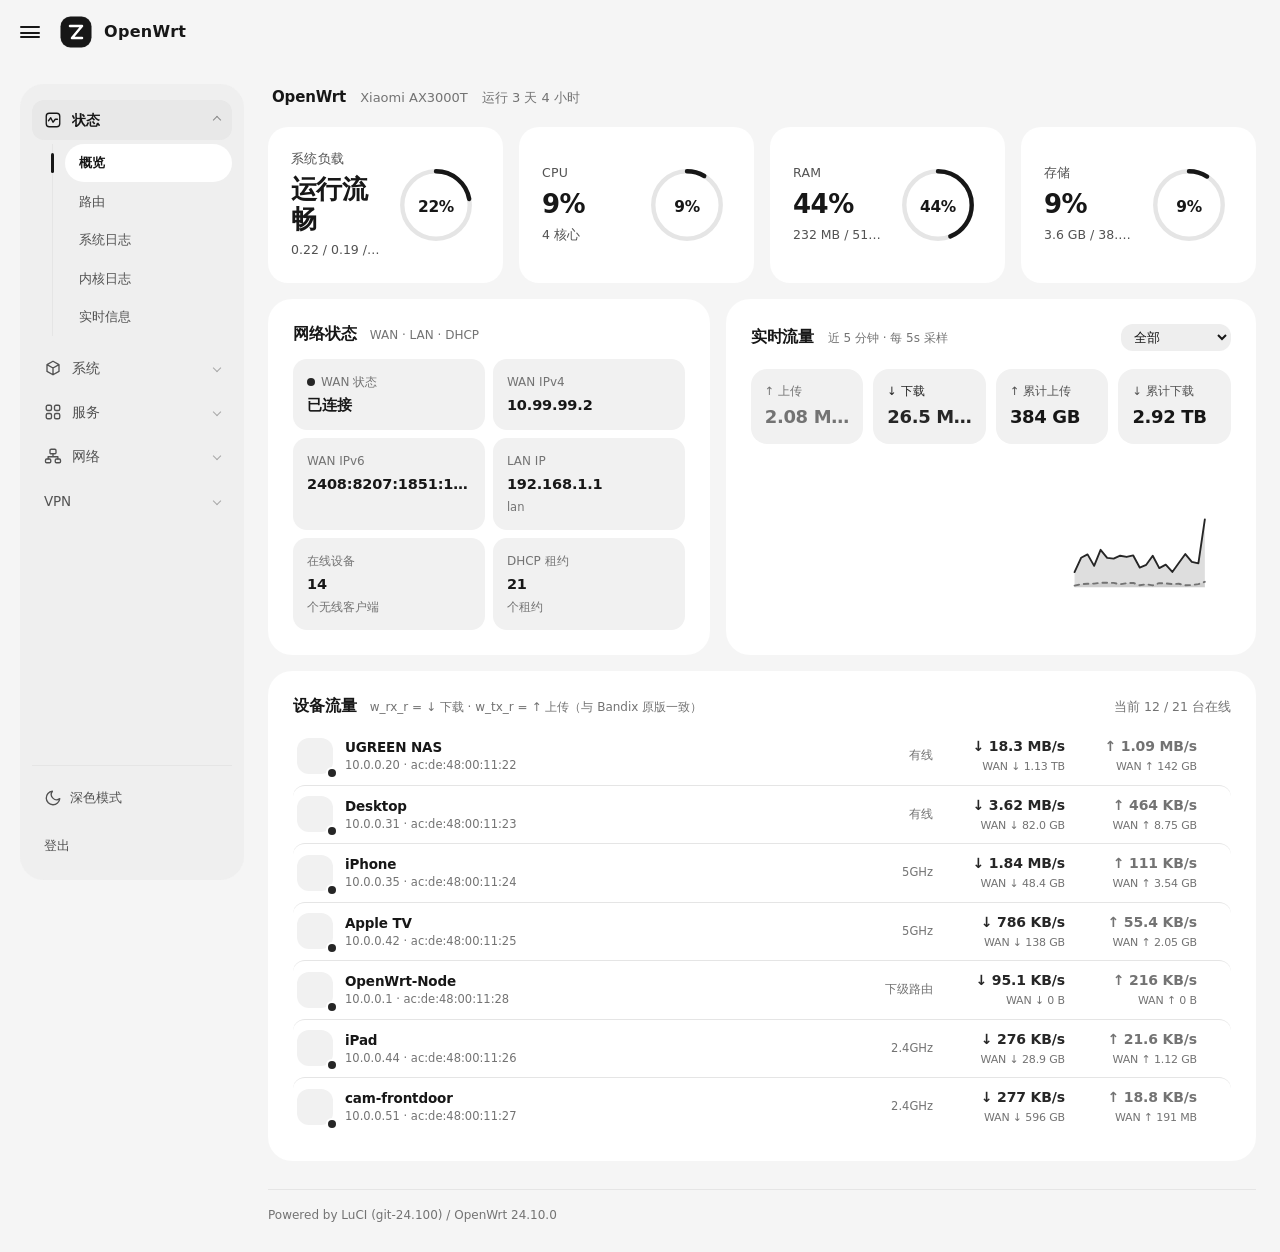
==== commit feed3a4d: "feat: redesign Zen with monochrome surfaces and accessible interactions [skip ci]" ====
--- a/dev-preview/index.html
+++ b/dev-preview/index.html
@@ -47,8 +47,12 @@
 <body class="lang_zh-cn logged-in node-status-overview" data-page="admin-status-overview">
 
 <!-- 图标 sprite：与 view/zen/zen-icons.js 中的 SYMBOLS 完全一致（复制） -->
-<svg xmlns="http://www.w3.org/2000/svg" style="display:none" aria-hidden="true">
-	<symbol id="zen-i-desktop" viewBox="0 0 24 24" fill="none" stroke="currentColor" stroke-width="1.8" stroke-linecap="round" stroke-linejoin="round"><rect x="2" y="3.5" width="20" height="13" rx="2.5"/><path d="M8 20.5h8M12 16.5v4"/></symbol>
+<svg xmlns="http://www.w3.org/5000/svg" width="0" height="0" style="position:absolute;overflow:hidden" aria-hidden="true">
+	<symbol id="zen-i-status" viewBox="0 0 24 24" fill="none" stroke="currentColor" stroke-width="1.8" stroke-linecap="round" stroke-linejoin="round"><rect x="3" y="3" width="18" height="18" rx="4"/><path d="m6 13 3-4 3 6 3-4h3"/></symbol>
+<symbol id="zen-i-system" viewBox="0 0 24 24" fill="none" stroke="currentColor" stroke-width="1.8" stroke-linecap="round" stroke-linejoin="round"><path d="m12 3 8 4.5v9L12 21l-8-4.5v-9zM4 7.5l8 4.5 8-4.5M12 12v9"/></symbol>
+<symbol id="zen-i-services" viewBox="0 0 24 24" fill="none" stroke="currentColor" stroke-width="1.8" stroke-linecap="round" stroke-linejoin="round"><rect x="3" y="3" width="7" height="7" rx="2"/><rect x="14" y="3" width="7" height="7" rx="2"/><rect x="3" y="14" width="7" height="7" rx="2"/><rect x="14" y="14" width="7" height="7" rx="2"/></symbol>
+<symbol id="zen-i-network" viewBox="0 0 24 24" fill="none" stroke="currentColor" stroke-width="1.8" stroke-linecap="round" stroke-linejoin="round"><rect x="8" y="3" width="8" height="6" rx="1.5"/><rect x="2" y="16" width="7" height="5" rx="1.5"/><rect x="15" y="16" width="7" height="5" rx="1.5"/><path d="M12 9v4M5.5 16v-3h13v3"/></symbol>
+<symbol id="zen-i-desktop" viewBox="0 0 24 24" fill="none" stroke="currentColor" stroke-width="1.8" stroke-linecap="round" stroke-linejoin="round"><rect x="2" y="3.5" width="20" height="13" rx="2.5"/><path d="M8 20.5h8M12 16.5v4"/></symbol>
 	<symbol id="zen-i-laptop" viewBox="0 0 24 24" fill="none" stroke="currentColor" stroke-width="1.8" stroke-linecap="round" stroke-linejoin="round"><rect x="4" y="4" width="16" height="11.5" rx="2"/><path d="M2 19.5h20"/></symbol>
 	<symbol id="zen-i-phone" viewBox="0 0 24 24" fill="none" stroke="currentColor" stroke-width="1.8" stroke-linecap="round" stroke-linejoin="round"><rect x="6.5" y="2.5" width="11" height="19" rx="2.5"/><path d="M10.5 18.5h3"/></symbol>
 	<symbol id="zen-i-tablet" viewBox="0 0 24 24" fill="none" stroke="currentColor" stroke-width="1.8" stroke-linecap="round" stroke-linejoin="round"><rect x="4" y="2.5" width="16" height="19" rx="2.5"/><path d="M10.5 18.5h3"/></symbol>
@@ -65,7 +69,7 @@
 <header>
 	<div class="fill">
 		<div class="container">
-			<span class="showSide" title="切换菜单" aria-label="切换菜单"></span>
+			<button type="button" class="showSide" title="切换菜单" aria-label="切换菜单" aria-controls="mainmenu" aria-expanded="true"></button>
 			<a id="logo" href="#">
 				<img src="../luci-theme-zen/htdocs/luci-static/zen/logo.svg" alt="Zen">
 			</a>
@@ -79,7 +83,7 @@
 	<div class="main-left" id="mainmenu" style="">
 		<ul class="nav">
 			<li class="slide active">
-				<a href="#" class="menu active" data-title="状态">状态</a>
+				<a href="#" class="menu active" data-title="状态"><svg width="18" height="18" viewBox="0 0 24 24" aria-hidden="true"><use href="#zen-i-status"/></svg><span class="zen-menu-label">状态</span></a>
 				<ul class="slide-menu">
 					<li class="active"><a href="#" class="active">概览</a></li>
 					<li><a href="#">路由</a></li>
@@ -88,9 +92,9 @@
 					<li><a href="#">实时信息</a></li>
 				</ul>
 			</li>
-			<li class="slide"><a href="#" class="menu" data-title="系统">系统</a></li>
-			<li class="slide"><a href="#" class="menu" data-title="服务">服务</a></li>
-			<li class="slide"><a href="#" class="menu" data-title="网络">网络</a></li>
+			<li class="slide"><a href="#" class="menu" data-title="系统"><svg width="18" height="18" viewBox="0 0 24 24" aria-hidden="true"><use href="#zen-i-system"/></svg><span class="zen-menu-label">系统</span></a></li>
+			<li class="slide"><a href="#" class="menu" data-title="服务"><svg width="18" height="18" viewBox="0 0 24 24" aria-hidden="true"><use href="#zen-i-services"/></svg><span class="zen-menu-label">服务</span></a></li>
+			<li class="slide"><a href="#" class="menu" data-title="网络"><svg width="18" height="18" viewBox="0 0 24 24" aria-hidden="true"><use href="#zen-i-network"/></svg><span class="zen-menu-label">网络</span></a></li>
 			<li class="slide"><a href="#" class="menu" data-title="VPN">VPN</a></li>
 		</ul>
 		<div class="sidebar-footer">
@@ -210,7 +214,7 @@
 
 						<section class="zen-dash-panel zen-dash-traffic">
 							<header class="zen-dash-traffic-head">
-								<h3>实时流量 <span class="zen-dash-hint">近 3 分钟 · 每 2s 采样</span></h3>
+								<h3>实时流量 <span class="zen-dash-hint">近 5 分钟 · 每 5s 采样</span></h3>
 								<select id="zen-dash-iface" aria-label="接口">
 									<option value="all">全部</option>
 									<option value="wan">wan</option>
@@ -295,7 +299,7 @@
 devices.forEach(function (d) { d.spark = []; d.month = (d.mRx != null); });
 
 var TIPTXT = { nas: 'zen-i-nas', desktop: 'zen-i-desktop', laptop: 'zen-i-laptop', phone: 'zen-i-phone', tablet: 'zen-i-tablet', tv: 'zen-i-tv', router: 'zen-i-router', iot: 'zen-i-iot', unknown: 'zen-i-unknown' };
-var NS = 'http://www.w3.org/2000/svg';
+var NS = 'http://www.w3.org/5000/svg';
 
 function el(tag, cls, text) {
 	var e = document.createElement(tag);
@@ -580,11 +584,22 @@
 
 /* 启动：预填充 20 个历史样本让曲线立即成形 */
 for (var i = 0; i < 20; i++) {
-	samples.push({ t: Date.now() - (20 - i) * 2000, rx: 6e6 + Math.random() * 10e6, tx: 0.6e6 + Math.random() * 1.2e6 });
+	samples.push({ t: Date.now() - (20 - i) * 5000, rx: 6e6 + Math.random() * 10e6, tx: 0.6e6 + Math.random() * 1.2e6 });
 }
 tick();
-setInterval(tick, 2000);
+setInterval(tick, 5000);
 window.addEventListener('resize', function () { renderTraffic(); });
+document.querySelector('.showSide').addEventListener('click', function () {
+ var mobile = innerWidth <= 768;
+ var key = mobile ? 'sidebar-open' : 'sidebar-collapsed';
+ var active = document.body.classList.toggle(key);
+ this.setAttribute('aria-expanded', String(mobile ? active : !active));
+});
+document.querySelectorAll('.main-left .menu').forEach(function (a) {
+ a.addEventListener('click', function (ev) {
+  ev.preventDefault(); a.parentNode.classList.toggle('active');
+ });
+});
 </script>
 </body>
 </html>
--- a/luci-theme-zen/htdocs/luci-static/zen/cascade.css
+++ b/luci-theme-zen/htdocs/luci-static/zen/cascade.css
@@ -1,124 +1,98 @@
 /* luci-theme-zen
-   Apple-inspired LuCI theme. system-ui, 16px cards, restrained shadows,
-   dl/ul direction colors; selectors are LuCI. */
+   Monochrome LuCI theme. Tonal surfaces, clear typography and
+   restrained feedback; selectors are LuCI. */
 
 :root {
-	--bg-base: #eef3f8;
-	--bg-panel: rgba(255, 255, 255, 0.85);
-	--bg-input: #fbfdff;
-	--line: rgba(15, 40, 70, 0.10);
-	--line-strong: rgba(15, 40, 70, 0.18);
-	--text: #0f2233;
-	--text-secondary: #42566b;
-	--text-muted: #71859a;
-	--accent: #0a84ff;
-	--accent-soft: rgba(10, 132, 255, 0.10);
-	--danger: #e5484d;
-	--danger-soft: rgba(229, 72, 77, 0.12);
-	--ok: #1f9d4d;
-	--ok-soft: rgba(31, 157, 77, 0.12);
-	--warn: #d97e00;
-	--warn-soft: rgba(217, 126, 0, 0.12);
-	--info: #0a84ff;
-	--info-soft: rgba(10, 132, 255, 0.10);
-	/* 流量方向色（与 Bandix/zen-traffic 约定一致：↓下载青、↑上传橙） */
-	--dl: #0891b2;
-	--ul: #e07c00;
-	--shadow: 0 1px 2px rgba(18, 70, 120, 0.05), 0 8px 24px rgba(18, 70, 120, 0.07);
-	--shadow-sm: 0 1px 2px rgba(18, 70, 120, 0.05);
-	--shadow-glow: 0 8px 24px rgba(10, 132, 255, 0.16);
-	--radius: 16px;
-	--radius-sm: 10px;
-	--grad-accent: linear-gradient(135deg, #0a84ff, #0891b2);
-	--font: system-ui, -apple-system, BlinkMacSystemFont, "Segoe UI", "PingFang SC", "Microsoft YaHei", Roboto, sans-serif;
-	--mono: "SF Mono", "Cascadia Code", "Consolas", "Menlo", monospace;
-
-	--body-grad:
-		radial-gradient(900px 420px at 8% -10%, rgba(10, 132, 255, 0.10), transparent 60%),
-		radial-gradient(700px 380px at 100% 0%, rgba(8, 145, 178, 0.08), transparent 55%),
-		linear-gradient(180deg, #f4f8fc 0%, var(--bg-base) 45%, #e8eef5 100%);
-	--chart-bg: #f6fafd;
-	--aside-bg: linear-gradient(180deg, rgba(255, 255, 255, 0.94), rgba(246, 250, 253, 0.92));
-	--header-bg: linear-gradient(180deg, rgba(255, 255, 255, 0.96), rgba(246, 250, 253, 0.94));
-	--nav-hover-border: rgba(10, 132, 255, 0.15);
-	--nav-active-text: #0a66d0;
-	--nav-active-bg: linear-gradient(90deg, rgba(10, 132, 255, 0.12), rgba(8, 145, 178, 0.07));
-	--nav-active-border: rgba(10, 132, 255, 0.26);
-	--btn-bg: linear-gradient(180deg, #ffffff, #f4f8fc);
-	--btn-hover-text: #0a66d0;
-	--th-grad: linear-gradient(180deg, #f5f9fc, #eff5fa);
-	--row-even: rgba(10, 132, 255, 0.025);
-	--row-hover: rgba(10, 132, 255, 0.05);
-	--modal-mask:
-		radial-gradient(circle at 20% 20%, rgba(10, 132, 255, 0.10), transparent 40%),
-		rgba(10, 30, 50, 0.45);
-	--modal-grad: linear-gradient(180deg, #ffffff, #f7fafc);
-	--modal-shadow: 0 20px 50px rgba(12, 50, 90, 0.22);
-	--label-color: #1e3a5f;
-	--input-border: #cfe0ef;
-	--input-focus-border: #0a84ff;
-	--input-focus-bg: #fff;
-	--focus-ring: rgba(10, 132, 255, 0.16);
-	--scroll-thumb: linear-gradient(180deg, #b3cfe8, #86c8d8);
-	--header-h: 56px;
-	--sidebar-w: 200px;
+	--bg-base: #f5f5f5;
+	--bg-panel: #ffffff;
+	--bg-nested: #f1f1f1;
+	--bg-input: #eeeeee;
+	--line: #e5e5e5;
+	--line-strong: #cccccc;
+	--text: #171717;
+	--text-secondary: #525252;
+	--text-muted: #737373;
+	--accent: #171717;
+	--on-accent: #ffffff;
+	--accent-press: #333333;
+	--accent-soft: #e8e8e8;
+	--danger: #454545;
+	--danger-soft: #ededed;
+	--ok: #262626;
+	--ok-soft: #ededed;
+	--warn: #525252;
+	--warn-soft: #ededed;
+	--info: #262626;
+	--info-soft: #ededed;
+	--dl: #262626;
+	--ul: #737373;
+	--shadow: none;
+	--shadow-sm: none;
+	--shadow-glow: none;
+	--radius: 24px;
+	--radius-sm: 12px;
+	--grad-accent: var(--accent);
+	--font: system-ui, -apple-system, BlinkMacSystemFont, "Segoe UI", "PingFang SC", "Microsoft YaHei", sans-serif;
+	--mono: ui-monospace, "SF Mono", "Cascadia Code", "Consolas", monospace;
+	--body-grad: var(--bg-base);
+	--chart-bg: var(--bg-nested);
+	--aside-bg: linear-gradient(rgba(238,238,238,.94), rgba(238,238,238,.94));
+	--header-bg: rgba(245,245,245,.88);
+	--nav-hover-border: var(--line);
+	--nav-active-text: var(--text);
+	--nav-active-bg: var(--accent-soft);
+	--nav-active-border: var(--line-strong);
+	--btn-bg: var(--bg-nested);
+	--btn-hover-text: var(--text);
+	--th-grad: var(--bg-nested);
+	--row-even: var(--bg-nested);
+	--row-hover: var(--accent-soft);
+	--modal-mask: rgba(0,0,0,.35);
+	--modal-grad: var(--bg-panel);
+	--modal-shadow: 0 16px 48px rgba(0,0,0,.16);
+	--label-color: var(--text-secondary);
+	--input-border: transparent;
+	--input-focus-border: var(--accent);
+	--input-focus-bg: var(--bg-input);
+	--focus-ring: rgba(0,0,0,.1);
+	--scroll-thumb: #c5c5c5;
+	--header-h: 64px;
+	--sidebar-w: 224px;
+	color-scheme: light;
 }
 
 :root[data-theme="dark"],
 :root[data-darkmode="true"] {
-	--bg-base: #0b1220;
-	--bg-panel: rgba(20, 29, 44, 0.82);
-	--bg-input: #101b2b;
-	--line: rgba(148, 180, 220, 0.14);
-	--line-strong: rgba(148, 180, 220, 0.26);
-	--text: #e6eef8;
-	--text-secondary: #a3b6ca;
-	--text-muted: #6e8399;
-	--accent: #409cff;
-	--accent-soft: rgba(64, 156, 255, 0.14);
-	--danger: #ff6369;
-	--danger-soft: rgba(255, 99, 105, 0.16);
-	--ok: #30d158;
-	--ok-soft: rgba(48, 209, 88, 0.14);
-	--warn: #ffb020;
-	--warn-soft: rgba(255, 176, 32, 0.15);
-	--info: #409cff;
-	--info-soft: rgba(64, 156, 255, 0.14);
-	/* 流量方向色（dark 变体） */
-	--dl: #22d3ee;
-	--ul: #fb923c;
-	--shadow: 0 1px 2px rgba(0, 0, 0, 0.35);
-	--shadow-sm: 0 1px 2px rgba(0, 0, 0, 0.25);
-	--shadow-glow: 0 8px 24px rgba(64, 156, 255, 0.22);
-	--grad-accent: linear-gradient(135deg, #409cff, #22d3ee);
-
-	--body-grad:
-		radial-gradient(900px 420px at 8% -10%, rgba(64, 156, 255, 0.10), transparent 60%),
-		radial-gradient(700px 380px at 100% 0%, rgba(34, 211, 238, 0.07), transparent 55%),
-		linear-gradient(180deg, #0e1626 0%, var(--bg-base) 45%, #090f1a 100%);
-	--chart-bg: #0d1826;
-	--aside-bg: linear-gradient(180deg, rgba(15, 23, 38, 0.94), rgba(11, 18, 32, 0.92));
-	--header-bg: linear-gradient(180deg, rgba(16, 25, 40, 0.96), rgba(11, 18, 32, 0.94));
-	--nav-hover-border: rgba(64, 156, 255, 0.2);
-	--nav-active-text: #6fc2ff;
-	--nav-active-bg: linear-gradient(90deg, rgba(64, 156, 255, 0.16), rgba(34, 211, 238, 0.09));
-	--nav-active-border: rgba(64, 156, 255, 0.32);
-	--btn-bg: linear-gradient(180deg, #1a2c44, #14243a);
-	--btn-hover-text: #7cc7ff;
-	--th-grad: linear-gradient(180deg, #16273e, #122137);
-	--row-even: rgba(64, 156, 255, 0.03);
-	--row-hover: rgba(64, 156, 255, 0.06);
-	--modal-mask:
-		radial-gradient(circle at 20% 20%, rgba(64, 156, 255, 0.1), transparent 40%),
-		rgba(2, 8, 14, 0.65);
-	--modal-grad: linear-gradient(180deg, #13253a, #0f1e30);
-	--modal-shadow: 0 20px 50px rgba(0, 0, 0, 0.55);
-	--label-color: #b8cde2;
-	--input-border: #2a4560;
-	--input-focus-border: #409cff;
-	--input-focus-bg: #13263c;
-	--focus-ring: rgba(64, 156, 255, 0.22);
-	--scroll-thumb: linear-gradient(180deg, #2f4e6e, #2a5560);
+	--bg-base: #101010;
+	--bg-panel: #1b1b1b;
+	--bg-nested: #242424;
+	--bg-input: #2a2a2a;
+	--line: #303030;
+	--line-strong: #4b4b4b;
+	--text: #f5f5f5;
+	--text-secondary: #c2c2c2;
+	--text-muted: #a3a3a3;
+	--accent: #f5f5f5;
+	--on-accent: #171717;
+	--accent-press: #d4d4d4;
+	--accent-soft: #333333;
+	--danger: #d4d4d4;
+	--danger-soft: #2c2c2c;
+	--ok: #e5e5e5;
+	--ok-soft: #2c2c2c;
+	--warn: #bfbfbf;
+	--warn-soft: #2c2c2c;
+	--info: #e5e5e5;
+	--info-soft: #2c2c2c;
+	--dl: #f5f5f5;
+	--ul: #a3a3a3;
+	--aside-bg: linear-gradient(rgba(27,27,27,.94), rgba(27,27,27,.94));
+	--header-bg: rgba(16,16,16,.88);
+	--modal-mask: rgba(0,0,0,.6);
+	--modal-shadow: 0 16px 48px rgba(0,0,0,.4);
+	--focus-ring: rgba(255,255,255,.16);
+	--scroll-thumb: #525252;
+	color-scheme: dark;
 }
 
 *,
@@ -179,9 +153,9 @@
 }
 
 pre {
-	background: linear-gradient(180deg, #0f2438, #12304a);
-	color: #d7ecff;
-	border: 1px solid #1e4a6e;
+	background: var(--bg-nested);
+	color: var(--text);
+	border: 1px solid var(--line);
 	border-radius: var(--radius-sm);
 	padding: 14px 16px;
 	overflow: auto;
@@ -286,7 +260,7 @@
 	width: 32px;
 	height: 32px;
 	border-radius: 10px;
-	box-shadow: 0 6px 16px rgba(20, 150, 255, 0.3);
+	box-shadow: none;
 }
 
 header .brand {
@@ -333,19 +307,28 @@
 	display: flex;
 	flex-direction: column;
 	gap: 12px;
-	background: var(--aside-bg);
-	border-right: 1px solid var(--line);
+	background: var(--bg-panel);
+	border: 1px solid var(--line);
 	overflow: hidden;
 	z-index: 30;
 	transition: width 0.25s ease, padding 0.25s ease, border-color 0.25s ease;
 }
 
 @media (min-width: 769px) {
+	.main-left {
+		top: calc(var(--header-h) + 20px);
+		margin: 20px 0 20px 20px;
+		height: calc(100vh - var(--header-h) - 40px);
+		border-radius: var(--radius);
+		box-shadow: var(--shadow);
+	}
+
 	body.sidebar-collapsed .main-left {
 		width: 0;
 		padding-left: 0;
 		padding-right: 0;
-		border-right-width: 0;
+		border-width: 0;
+		margin-left: 0;
 		overflow: hidden;
 		pointer-events: none;
 	}
@@ -476,12 +459,14 @@
 	flex-direction: column;
 	gap: 8px;
 	width: 100%;
+	border-top: 1px solid var(--line);
+	padding-top: 10px;
 }
 
 .theme-toggle {
 	display: flex;
 	align-items: center;
-	justify-content: center;
+	justify-content: flex-start;
 	gap: 8px;
 	width: 100%;
 	padding: 9px 12px;
@@ -505,7 +490,7 @@
 .logout {
 	display: flex;
 	align-items: center;
-	justify-content: center;
+	justify-content: flex-start;
 	gap: 8px;
 	width: 100%;
 	padding: 9px 12px;
@@ -554,17 +539,35 @@
 .main-left .slide > .menu {
 	display: flex;
 	align-items: center;
-	gap: 8px;
-	padding: 9px 12px;
+	gap: 10px;
+	min-height: 40px;
+	padding: 10px 12px;
 	color: var(--text-secondary);
 	font-size: 13.5px;
 	font-weight: 500;
 	letter-spacing: -0.01em;
 	border-radius: var(--radius-sm);
-	margin-bottom: 2px;
+	margin-bottom: 4px;
 	text-decoration: none;
 	transition: background 0.15s ease-out, color 0.15s ease-out;
 	cursor: pointer;
+}
+
+.main-left .nav > li > a > svg {
+	flex: 0 0 18px;
+}
+
+.zen-menu-label {
+	min-width: 0;
+	overflow: hidden;
+	text-overflow: ellipsis;
+	white-space: nowrap;
+}
+
+.main-left a:focus-visible,
+.main-left button:focus-visible {
+	outline: 2px solid var(--accent);
+	outline-offset: 2px;
 }
 
 .main-left .nav > li > a:hover,
@@ -605,11 +608,12 @@
 	transform: rotate(225deg);
 }
 
-.slide-menu {
+.main-left .slide-menu {
 	display: none;
 	list-style: none;
-	margin: 0 0 4px;
-	padding: 0 0 0 14px;
+	margin: 4px 0 12px 20px;
+	padding: 0 0 0 12px;
+	border-left: 1px solid var(--line);
 }
 
 .slide.active > .slide-menu {
@@ -617,10 +621,11 @@
 }
 
 .slide-menu a {
+	position: relative;
 	display: block;
 	padding: 7px 12px;
 	margin: 1px 0;
-	color: var(--text-muted);
+	color: var(--text-secondary);
 	font-size: 13px;
 	border-radius: 8px;
 	text-decoration: none;
@@ -635,8 +640,21 @@
 
 .slide-menu li.active > a,
 .slide-menu a.active {
-	color: var(--accent);
+	color: var(--nav-active-text);
+	background: var(--accent-soft);
 	font-weight: 600;
+}
+
+.slide-menu li.active > a::before,
+.slide-menu a.active::before {
+	content: "";
+	position: absolute;
+	left: -14px;
+	top: 9px;
+	bottom: 9px;
+	width: 3px;
+	border-radius: 3px;
+	background: var(--accent);
 }
 
 .modemenu-buttons {
@@ -932,7 +950,7 @@
 .cbi-input-invalid,
 input.cbi-input-invalid {
 	border-color: var(--danger);
-	box-shadow: 0 0 0 3px rgba(255, 90, 95, 0.16);
+	box-shadow: 0 0 0 3px var(--focus-ring);
 }
 
 /* ---------- Buttons ---------- */
@@ -964,7 +982,7 @@
 	font-family: var(--font);
 	line-height: 1.3;
 	text-decoration: none;
-	box-shadow: 0 2px 8px rgba(20, 100, 180, 0.06);
+	box-shadow: none;
 	transition: border-color 0.2s, color 0.2s, box-shadow 0.2s, background 0.2s, transform 0.15s;
 }
 
@@ -975,7 +993,7 @@
 input[type="button"]:hover {
 	border-color: var(--accent);
 	color: var(--btn-hover-text);
-	box-shadow: 0 4px 14px rgba(20, 150, 255, 0.16);
+	box-shadow: none;
 	text-decoration: none;
 }
 
@@ -992,10 +1010,10 @@
 .cbi-input-apply,
 .btn.primary,
 .important {
-	background: var(--grad-accent);
-	color: #fff;
+	background: var(--accent);
+	color: var(--on-accent);
 	border-color: transparent;
-	box-shadow: 0 6px 16px rgba(20, 150, 255, 0.28);
+	box-shadow: none;
 }
 
 .cbi-button-save:hover,
@@ -1004,8 +1022,8 @@
 .cbi-input-save:hover,
 .cbi-input-apply:hover,
 .important:hover {
-	background: linear-gradient(135deg, #2aa2ff, #1fd0bc);
-	color: #fff;
+	background: var(--accent-press);
+	color: var(--on-accent);
 	border-color: transparent;
 }
 
@@ -1013,16 +1031,16 @@
 .cbi-button-negative,
 .cbi-input-remove,
 .btn.danger {
-	background: linear-gradient(180deg, #ff6b70, #ef4444);
+	background: var(--accent);
 	color: #fff;
 	border-color: transparent;
-	box-shadow: 0 4px 12px rgba(239, 68, 68, 0.25);
+	box-shadow: none;
 }
 
 .cbi-button-remove:hover,
 .cbi-button-negative:hover,
 .cbi-input-remove:hover {
-	background: linear-gradient(180deg, #ff7d81, #f87171);
+	background: var(--accent-press);
 	color: #fff;
 }
 
@@ -1177,7 +1195,7 @@
 .alert-message.warning,
 .warning {
 	background: var(--warn-soft);
-	border-color: rgba(245, 159, 0, 0.35);
+	border-color: var(--line-strong);
 	color: var(--text);
 }
 
@@ -1186,13 +1204,13 @@
 .error,
 .danger {
 	background: var(--danger-soft);
-	border-color: rgba(255, 90, 95, 0.35);
+	border-color: var(--line-strong);
 }
 
 .alert-message.success,
 .success {
 	background: var(--ok-soft);
-	border-color: rgba(18, 184, 134, 0.35);
+	border-color: var(--line-strong);
 }
 
 .alert-message.notice,
@@ -1200,7 +1218,7 @@
 .notice,
 .info {
 	background: var(--info-soft);
-	border-color: rgba(20, 150, 255, 0.3);
+	border-color: var(--line-strong);
 }
 
 /* ---------- Badges / labels ---------- */
@@ -1217,13 +1235,13 @@
 }
 
 .label.success,
-.badge.success { background: var(--ok-soft); color: var(--ok); border-color: rgba(18, 184, 134, 0.35); }
-.label.warning { background: var(--warn-soft); color: #b45309; border-color: rgba(245, 159, 0, 0.35); }
+.badge.success { background: var(--ok-soft); color: var(--ok); border-color: var(--line-strong); }
+.label.warning { background: var(--warn-soft); color: var(--text-secondary); border-color: var(--line-strong); }
 .label.error,
 .label.important,
-.label.danger { background: var(--danger-soft); color: var(--danger); border-color: rgba(255, 90, 95, 0.35); }
+.label.danger { background: var(--danger-soft); color: var(--danger); border-color: var(--line-strong); }
 .label.notice,
-.label.info { background: var(--info-soft); color: var(--nav-active-text); border-color: rgba(20, 150, 255, 0.3); }
+.label.info { background: var(--info-soft); color: var(--nav-active-text); border-color: var(--line-strong); }
 
 .ifacebadge {
 	display: inline-flex;
@@ -1419,12 +1437,12 @@
 
 .uci-dialog div > ins {
 	background-color: var(--ok-soft);
-	border-color: rgba(18, 184, 134, 0.6);
+	border-color: var(--line-strong);
 }
 
 .uci-dialog div > del {
 	background-color: var(--danger-soft);
-	border-color: rgba(255, 90, 95, 0.6);
+	border-color: var(--line-strong);
 }
 
 .uci-dialog var > ins {
@@ -2018,8 +2036,8 @@
 }
 
 .ifacebox-head.active {
-	background: var(--grad-accent);
-	color: #fff;
+	background: var(--accent);
+	color: var(--on-accent);
 }
 
 #cbi-network-interface .ifacebox-body {
@@ -2107,7 +2125,9 @@
 
 /* ---------- Overview dashboard (zen) ---------- */
 body.node-status-overview #maincontent,
-body.node-status-overview #maincontent > .container {
+body.node-status-overview #maincontent > .container,
+body.node-admin-status-overview #maincontent,
+body.node-admin-status-overview #maincontent > .container {
 	max-width: none;
 }
 
@@ -2698,13 +2718,13 @@
 @media (prefers-reduced-transparency: reduce) {
 	body { background: var(--bg-base); background-attachment: scroll; }
 	header { background: var(--bg-base); backdrop-filter: none; -webkit-backdrop-filter: none; }
-	:root { --bg-panel: #f5f9fd; }
-	:root[data-theme="dark"], :root[data-darkmode="true"] { --bg-panel: #101d2e; }
+	:root { --bg-panel: #fff; }
+	:root[data-theme="dark"], :root[data-darkmode="true"] { --bg-panel: #1b1b1b; }
 }
 
 @media (prefers-contrast: more) {
-	:root[data-theme="light"], :root { --text-muted: #4a5c6e; --line: #a9c2d8; }
-	:root[data-theme="dark"], :root[data-darkmode="true"] { --text-muted: #93a7bd; --line: #3a5a7e; }
+	:root[data-theme="light"], :root { --text-muted: #404040; --line: #737373; }
+	:root[data-theme="dark"], :root[data-darkmode="true"] { --text-muted: #d4d4d4; --line: #737373; }
 }
 
 /* ---------- Realtime graphs (mod-status): override hardcoded white bg ---------- */
@@ -2723,3 +2743,199 @@
 	fill: var(--text-secondary) !important;
 	text-shadow: none;
 }
+
+/* ---------- Standalone login ---------- */
+body.zen-login-page { min-height: 100vh; }
+body.zen-login-page #view { padding: 0; min-height: 100vh; }
+.zen-login-shell {
+	min-height: 100vh;
+	min-height: 100svh;
+	display: flex;
+	flex-direction: column;
+	align-items: center;
+	padding: 28px 32px;
+	gap: 32px;
+}
+.zen-login-topbar {
+	width: 100%;
+	display: flex;
+	align-items: center;
+	justify-content: space-between;
+	gap: 16px;
+}
+.zen-login-brand { display: flex; align-items: center; gap: 10px; font-size: 16px; font-weight: 650; color: var(--text); }
+.zen-login-mark {
+	display: grid;
+	place-items: center;
+	width: 32px;
+	height: 32px;
+	border-radius: 10px;
+	background: var(--accent);
+	color: var(--on-accent);
+	font-size: 22px;
+	font-weight: 500;
+	box-shadow: var(--shadow-glow);
+}
+.zen-login-theme, .zen-login-reveal {
+	font: inherit;
+	font-size: 12px;
+	color: var(--text-secondary);
+	background: transparent;
+	border: 0;
+	border-radius: 8px;
+	cursor: pointer;
+	min-height: 40px;
+	padding: 8px 12px;
+}
+.zen-login-card {
+	width: 100%;
+	max-width: 440px;
+	margin: auto 0;
+	padding: 36px;
+	background: var(--bg-panel);
+	border: 1px solid var(--line);
+	border-radius: 24px;
+	box-shadow: var(--shadow);
+}
+.zen-login-heading { margin-bottom: 28px; }
+.zen-login-host {
+	display: inline-block;
+	max-width: 100%;
+	overflow-wrap: anywhere;
+	font-size: 12px;
+	font-weight: 600;
+	color: var(--text-secondary);
+	padding: 5px 10px;
+	background: var(--row-even);
+	border: 1px solid var(--line);
+	border-radius: 8px;
+	margin-bottom: 16px;
+}
+.zen-login-heading h1 { margin: 0 0 10px; font-size: 28px; line-height: 1.2; letter-spacing: -0.03em; font-weight: 650; color: var(--text); }
+.zen-login-heading p { margin: 0; font-size: 14px; line-height: 1.6; color: var(--text-secondary); }
+.zen-login-card .login-form, .zen-login-card .cbi-section {
+	padding: 0;
+	margin: 0;
+	border: 0;
+	background: transparent;
+	box-shadow: none;
+	backdrop-filter: none;
+}
+.zen-login-card .cbi-value { display: block; padding: 0; margin: 0 0 20px; border: 0; }
+.zen-login-card .cbi-value-title { display: block; padding: 0 0 8px; width: auto; font-size: 13px; font-weight: 600; color: var(--text); }
+.zen-login-card .cbi-value-field { margin: 0; padding: 0; min-width: 0; }
+.zen-login-card input:not([type="checkbox"]):not([type="radio"]):not([type="hidden"]) { width: 100%; max-width: none; min-height: 46px; border-radius: 10px; font-size: 15px; }
+.zen-login-password { position: relative; }
+.zen-login-password input { padding-right: 116px; }
+.zen-login-reveal { position: absolute; top: 3px; right: 3px; max-width: 110px; min-height: 40px; }
+.zen-login-card .zen-login-submit {
+	display: flex;
+	align-items: center;
+	justify-content: center;
+	width: 100%;
+	min-height: 46px;
+	padding: 12px 16px;
+	margin: 8px 0 0;
+	border: 0;
+	border-radius: 10px;
+	background: var(--accent);
+	color: var(--on-accent);
+	font-size: 14px;
+	font-weight: 600;
+	box-shadow: var(--shadow-glow);
+	transition: transform 120ms ease-out;
+}
+.zen-login-submit .spinning { color: var(--on-accent); }
+.zen-login-submit .spinning::before { border-color: var(--text-muted); border-top-color: var(--on-accent); }
+.zen-login-submit:active:not(:disabled) { transform: scale(.98); }
+.zen-login-submit:disabled { opacity: .75; cursor: wait; }
+.zen-login-shell button:focus-visible { outline: 2px solid var(--accent); outline-offset: 3px; }
+.zen-login-card .alert-message { margin: 0 0 20px; font-size: 13px; line-height: 1.6; }
+.zen-login-footer { margin: 0; font-size: 12px; color: var(--text-muted); text-align: center; }
+@media (hover: hover) and (pointer: fine) {
+	.zen-login-theme:hover, .zen-login-reveal:hover { background: var(--accent-soft); color: var(--nav-active-text); }
+}
+@media (max-width: 480px) {
+	.zen-login-shell { padding: 20px 16px; gap: 24px; }
+	.zen-login-card { padding: 28px 24px; border-radius: 20px; }
+	.zen-login-heading h1 { font-size: 26px; }
+	.zen-login-card input:not([type="checkbox"]):not([type="radio"]):not([type="hidden"]) { font-size: 16px; }
+}
+@media (prefers-reduced-motion: reduce) {
+	.zen-login-submit { transition: none; }
+}
+
+/* Monochrome surfaces and interaction hierarchy. */
+html { font-optical-sizing: auto; }
+body { -webkit-font-smoothing: antialiased; }
+header { border-bottom-color: transparent; backdrop-filter: blur(18px); }
+header .showSide { padding: 0; border: 0; background: transparent; box-shadow: none; color: var(--text); }
+header .showSide:focus-visible { outline: 2px solid var(--accent); outline-offset: 3px; }
+.main-left { background: var(--aside-bg); border: 0; backdrop-filter: blur(16px); }
+.main-left .nav > li > a { border-radius: 999px; min-height: 44px; }
+.main-left .slide-menu a { border-radius: 999px; padding: 9px 14px; }
+.main-left .slide-menu a.active { background: var(--bg-panel); }
+.sidebar-footer { gap: 4px; }
+.theme-toggle, .logout { border-radius: 999px; min-height: 44px; }
+.main-left .nav > li > a:active, .theme-toggle:active, .logout:active { background: var(--accent-soft); }
+.cbi-map, .cbi-section, fieldset, .zen-dash-card, .zen-dash-panel { border-color: transparent; }
+.zen-dash-card { min-height: 132px; padding: 22px; border-radius: 20px; }
+.zen-dash-panel { padding: 24px; }
+.zen-dash-traffic-head { position: static; height: auto; z-index: auto; background: transparent; border: 0; backdrop-filter: none; -webkit-backdrop-filter: none; margin-bottom: 18px; }
+.zen-dash-label { color: var(--text-secondary); font-weight: 500; }
+.zen-dash-ring svg { width: 88px; height: 88px; }
+.zen-dash-ring circle { stroke-width: 6; }
+.zen-dash-panel > h3, .zen-dash-traffic-head h3, .zen-dash-dev-head h3 { font-size: 16px; }
+.zen-dash-netgrid { gap: 8px; }
+.zen-dash-ov-cell, .zen-dash-ov-cell + .zen-dash-ov-cell, .zen-dash-ov-cell:nth-child(even), .zen-dash-ov-cell:nth-child(n+3) {
+	padding: 14px;
+	border: 0;
+	border-radius: 14px;
+	background: var(--bg-nested);
+}
+.zen-dash-stat { background: var(--bg-nested); border-radius: 16px; padding: 14px; }
+.zen-dash-stat .k { color: var(--text-secondary); }
+.zen-dash-svg .line.tx { stroke-dasharray: 5 5; }
+.zen-dash-ov-dot.down { background: transparent; border: 1.5px solid var(--text-muted); }
+.zen-dash-dev-icon { width: 36px; height: 36px; border-radius: 12px; color: var(--text); }
+.zen-dash-dev-row { border-radius: 12px; }
+.zen-dash-dev-row:focus-visible { outline: 2px solid var(--accent); outline-offset: 2px; }
+.zen-dash-dev-row:active { background: var(--bg-nested); }
+.zen-dash-dev-more, .btn, .cbi-button, input[type="submit"], input[type="button"] { border-radius: 999px; }
+.cbi-button-remove, .cbi-button-negative, .cbi-input-remove, .btn.danger { color: var(--on-accent); }
+.cbi-input-invalid, input.cbi-input-invalid { box-shadow: 0 0 0 3px var(--focus-ring); }
+.zen-login-topbar { max-width: 1320px; }
+.zen-login-mark { color: var(--on-accent); border-radius: 11px; }
+.zen-login-card { border: 0; border-radius: 28px; padding: 40px; }
+.zen-login-host { background: var(--bg-nested); border: 0; border-radius: 999px; padding: 6px 12px; }
+.zen-login-heading h1 { font-size: 30px; font-weight: 600; }
+.zen-login-card .zen-login-submit { background: var(--accent); color: var(--on-accent); border-radius: 999px; min-height: 48px; }
+.zen-login-card .zen-login-submit:hover { background: var(--accent-press); color: var(--on-accent); }
+.zen-login-theme, .zen-login-reveal { box-shadow: none; border-radius: 999px; }
+.zen-login-theme { background: var(--bg-nested); min-height: 44px; padding: 10px 18px; }
+.zen-login-shell button:active:not(:disabled) { background: var(--accent-soft); }
+.zen-login-shell .zen-login-submit:active:not(:disabled) { background: var(--accent-press); }
+@media (hover: hover) and (pointer: fine) {
+	.zen-dash-dev-row:hover { background: var(--bg-nested); }
+}
+@media (max-width: 768px) {
+	.zen-dash-panel { padding: 18px; }
+	.zen-dash-card { padding: 18px; }
+}
+@media (max-width: 480px) {
+	.zen-login-card { padding: 30px 24px; border-radius: 24px; }
+	.zen-login-heading h1 { font-size: 28px; }
+}
+@media (prefers-reduced-motion: reduce) {
+	.main-left, .darkMask, .zen-dash-ring circle.arc, .zen-dash-dev-detail,
+	.zen-login-shell button, input, select, textarea { transition: none; }
+	.zen-login-submit:active:not(:disabled) { transform: none; }
+}
+@media (prefers-reduced-transparency: reduce) {
+	header, .main-left { backdrop-filter: none; }
+	header { background: var(--bg-base); }
+	.main-left { background: var(--bg-panel); }
+}
+@media (prefers-contrast: more) {
+	.zen-dash-card, .zen-dash-panel, .zen-login-card { border: 1px solid var(--text-secondary); }
+}
--- a/luci-theme-zen/htdocs/luci-static/zen/mobile.css
+++ b/luci-theme-zen/htdocs/luci-static/zen/mobile.css
@@ -18,6 +18,7 @@
 		bottom: 0;
 		height: auto;
 		width: min(var(--sidebar-w), 84vw);
+		background: var(--aside-bg), var(--bg-base);
 		transform: translateX(-110%);
 		transition: transform 0.25s ease;
 		box-shadow: none;
@@ -199,11 +200,12 @@
 	.zen-dash-traffic-stats {
 		grid-template-columns: 1fr;
 	}
+	.zen-dash-traffic-stats { grid-template-columns: repeat(2, minmax(0, 1fr)); }
 
 	.zen-dash-ov-cell + .zen-dash-ov-cell {
-		padding-left: 0;
+		padding-left: 14px;
 		border-left: 0;
-		padding-top: 12px;
+		padding-top: 14px;
 	}
 
 	.zen-dash-ov-cell:nth-child(n+3) { border-top: 0; }
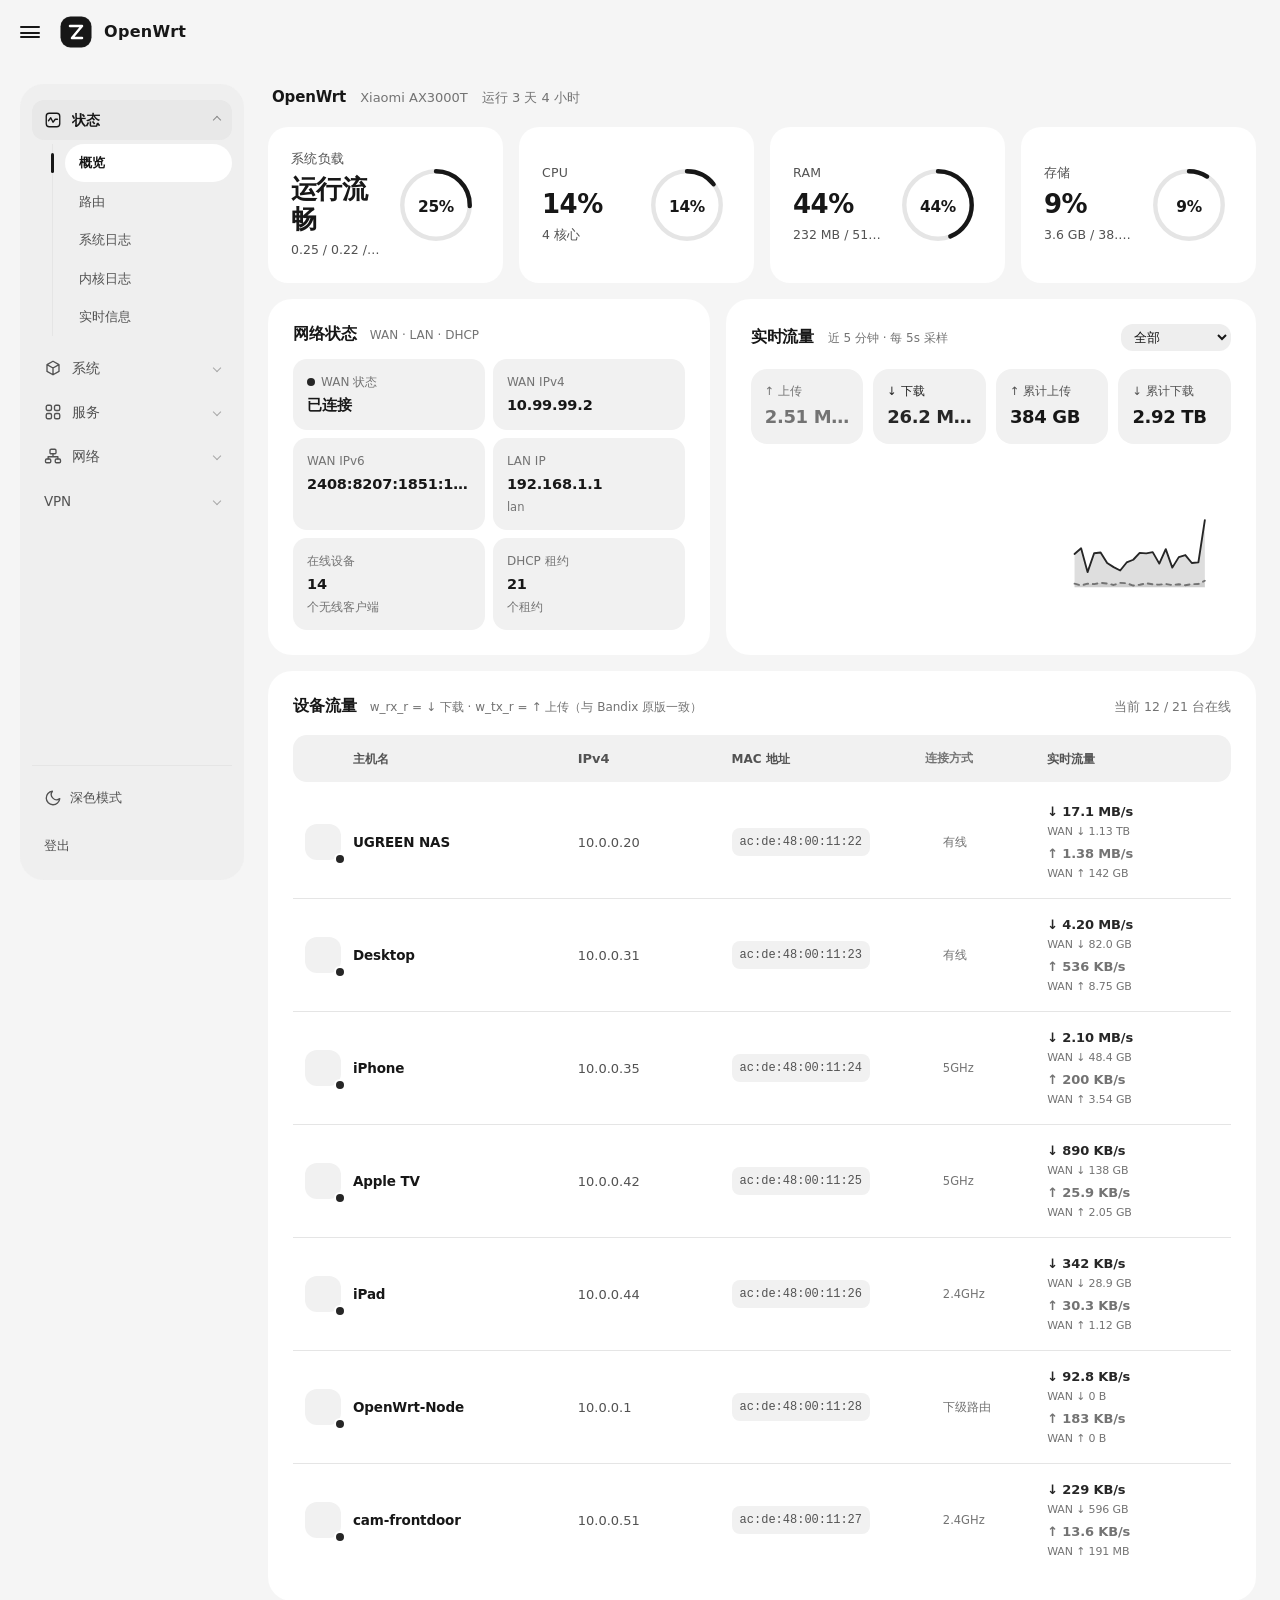
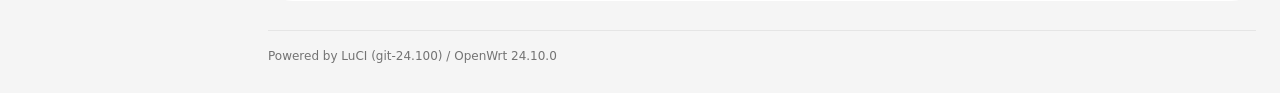
==== commit ddf85493: "fix: align device identity and traffic in responsive columns [skip ci]" ====
--- a/dev-preview/index.html
+++ b/dev-preview/index.html
@@ -260,7 +260,8 @@
 							<h3>设备流量 <span class="zen-dash-hint">w_rx_r = ↓ 下载 · w_tx_r = ↑ 上传（与 Bandix 原版一致）</span></h3>
 							<span class="zen-dash-dev-count" id="dev-count">—</span>
 						</div>
-						<ul class="zen-dash-dev-list" id="dev-list"></ul>
+						<div class="zen-dash-dev-columns" aria-hidden="true"><span></span><span>主机名</span><span class="zen-dash-dev-ip">IPv4</span><span class="zen-dash-dev-mac">MAC 地址</span><span class="zen-dash-dev-conn">连接方式</span><span class="zen-dash-dev-rates">实时流量</span><span></span></div>
+<ul class="zen-dash-dev-list" id="dev-list"></ul>
 					</section>
 				</div>
 
@@ -351,7 +352,8 @@
 
 	var id = el('span', 'zen-dash-dev-id');
 	id.appendChild(el('span', 'zen-dash-dev-name', d.host));
-	id.appendChild(el('span', 'zen-dash-dev-meta', d.ip + ' · ' + d.mac));
+	var ip = el('span', 'zen-dash-dev-ip', d.ip);
+	var mac = el('span', 'zen-dash-dev-mac', d.mac);
 
 	var conn = el('span', 'zen-dash-dev-conn');
 	conn.appendChild(useIcon(d.conn === 'wifi' ? 'zen-i-wifi' : d.conn === 'router' ? 'zen-i-router' : 'zen-i-eth', 13));
@@ -373,8 +375,9 @@
 	var detail = el('div', 'zen-dash-dev-detail');
 	detail.style.display = 'none';
 
-	li.appendChild(iconBox); li.appendChild(id); li.appendChild(conn);
-	li.appendChild(dl); li.appendChild(ulr); li.appendChild(chev);
+	li.appendChild(iconBox); li.appendChild(id); li.appendChild(ip); li.appendChild(mac); li.appendChild(conn);
+	var rates = el('span', 'zen-dash-dev-rates'); rates.appendChild(dl); rates.appendChild(ulr);
+	li.appendChild(rates); li.appendChild(chev);
 	li.appendChild(detail);
 
 	li.addEventListener('click', function () {
--- a/luci-theme-zen/htdocs/luci-static/zen/cascade.css
+++ b/luci-theme-zen/htdocs/luci-static/zen/cascade.css
@@ -2939,3 +2939,53 @@
 @media (prefers-contrast: more) {
 	.zen-dash-card, .zen-dash-panel, .zen-login-card { border: 1px solid var(--text-secondary); }
 }
+
+/* Device list: separate identity columns share one track definition. */
+.zen-dash-devices {
+	--zen-dev-columns: 36px minmax(130px, 1.35fr) minmax(110px, .9fr) minmax(158px, 1.15fr) minmax(80px, .7fr) minmax(110px, .9fr) 18px;
+	container-type: inline-size;
+}
+.zen-dash-dev-columns, .zen-dash-dev-row { grid-template-columns: var(--zen-dev-columns); gap: 12px; }
+.zen-dash-dev-columns {
+	display: grid;
+	align-items: center;
+	background: var(--bg-nested);
+	border-radius: 14px;
+	padding: 14px 12px;
+	margin: 18px 0 4px;
+	font-size: 12px;
+	font-weight: 600;
+	color: var(--text-secondary);
+}
+.zen-dash-dev-row { padding: 16px 12px; border-radius: 0; }
+.zen-dash-dev-ip { font-size: 13px; color: var(--text-secondary); font-variant-numeric: tabular-nums; white-space: nowrap; }
+.zen-dash-dev-mac {
+	justify-self: start;
+	font-family: var(--mono);
+	font-size: 12px;
+	white-space: nowrap;
+	color: var(--text-secondary);
+	background: var(--bg-nested);
+	border-radius: 8px;
+	padding: 5px 8px;
+}
+.zen-dash-dev-columns .zen-dash-dev-mac { font-family: var(--font); background: none; padding: 0; }
+.zen-dash-dev-rates { display: flex; flex-direction: column; gap: 4px; min-width: 0; }
+.zen-dash-dev-rates .zen-dash-dev-rate { text-align: left; font-size: 13px; white-space: nowrap; }
+.zen-dash-dev-detail { padding-left: 48px; }
+@container (max-width: 820px) {
+	.zen-dash-dev-columns, .zen-dash-dev-row { grid-template-columns: 36px minmax(120px, 1.1fr) minmax(100px, .9fr) minmax(155px, 1.2fr) minmax(100px, .9fr) 18px; gap: 10px; }
+	.zen-dash-dev-columns .zen-dash-dev-conn, .zen-dash-dev-row .zen-dash-dev-conn { display: none; }
+}
+@container (max-width: 660px) {
+	.zen-dash-dev-columns { display: none; }
+	.zen-dash-dev-row { grid-template-columns: 36px minmax(0, 1fr) auto 16px; gap: 6px 10px; }
+	.zen-dash-dev-icon { grid-column: 1; grid-row: 1 / 4; }
+	.zen-dash-dev-id { grid-column: 2; grid-row: 1; }
+	.zen-dash-dev-ip { grid-column: 2; grid-row: 2; }
+	.zen-dash-dev-mac { grid-column: 2; grid-row: 3; font-size: 10px; padding: 3px 5px; }
+	.zen-dash-dev-ip, .zen-dash-dev-mac { min-width: 0; max-width: 100%; overflow: hidden; text-overflow: ellipsis; }
+	.zen-dash-dev-rates { grid-column: 3; grid-row: 1 / 4; }
+	.zen-dash-dev-chev { grid-column: 4; grid-row: 1 / 4; }
+	.zen-dash-dev-detail { grid-row: 4; padding-left: 0; }
+}
--- a/luci-theme-zen/htdocs/luci-static/zen/mobile.css
+++ b/luci-theme-zen/htdocs/luci-static/zen/mobile.css
@@ -232,3 +232,17 @@
 		display: none;
 	}
 }
+
+/* Same compact device row as the container breakpoint, including older browsers. */
+@media (max-width: 768px) {
+	.zen-dash-dev-columns { display: none; }
+	.zen-dash-dev-row { grid-template-columns: 36px minmax(0, 1fr) auto 16px; gap: 6px 10px; }
+	.zen-dash-dev-icon { grid-column: 1; grid-row: 1 / 4; }
+	.zen-dash-dev-id { grid-column: 2; grid-row: 1; }
+	.zen-dash-dev-ip { grid-column: 2; grid-row: 2; }
+	.zen-dash-dev-mac { grid-column: 2; grid-row: 3; font-size: 10px; padding: 3px 5px; }
+	.zen-dash-dev-ip, .zen-dash-dev-mac { min-width: 0; max-width: 100%; overflow: hidden; text-overflow: ellipsis; }
+	.zen-dash-dev-rates { grid-column: 3; grid-row: 1 / 4; }
+	.zen-dash-dev-chev { grid-column: 4; grid-row: 1 / 4; }
+	.zen-dash-dev-detail { grid-row: 4; padding-left: 0; }
+}
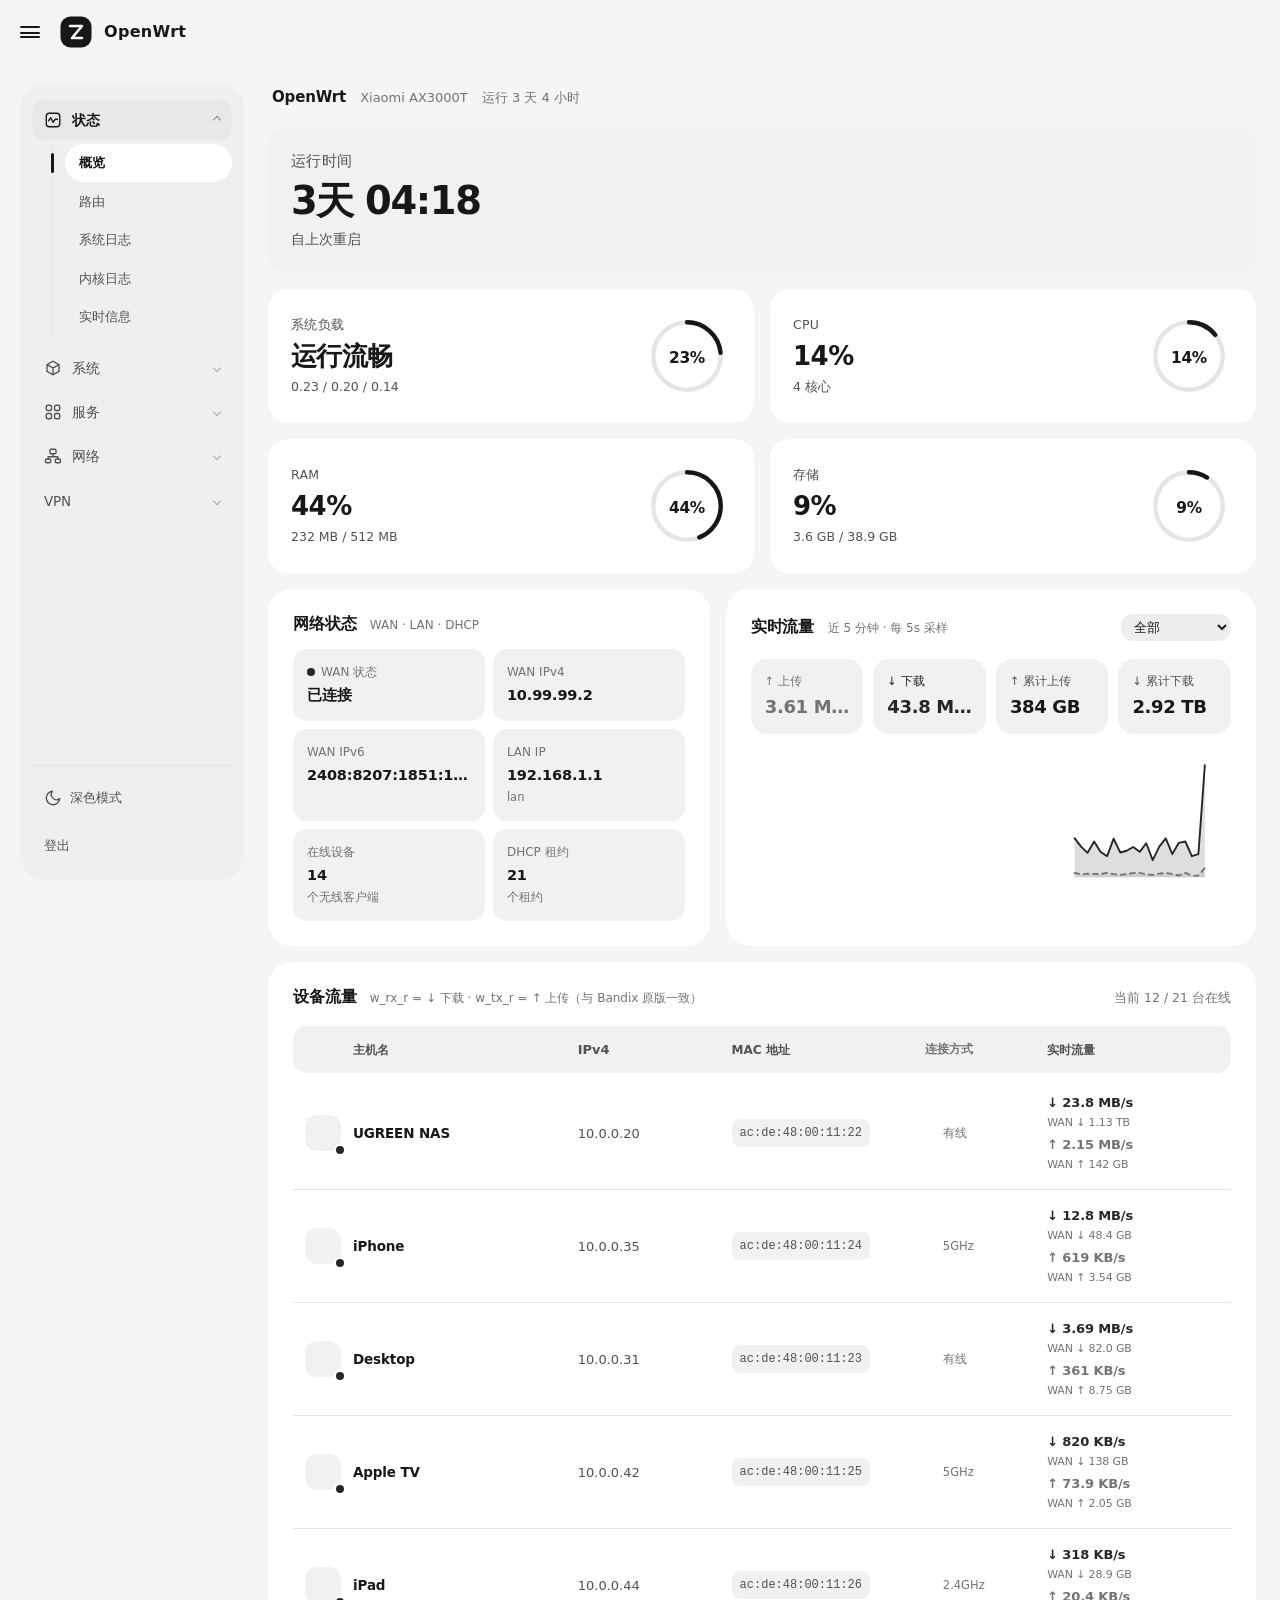
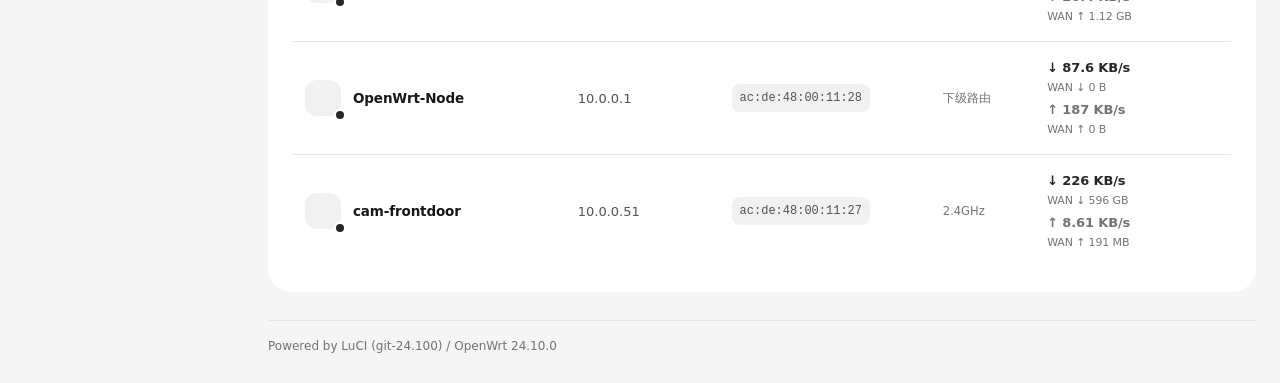
==== commit 6c6732ab: "feat: add homepage uptime card with day and minute display [skip ci]" ====
--- a/dev-preview/index.html
+++ b/dev-preview/index.html
@@ -120,6 +120,13 @@
 					</div>
 
 					<div class="zen-dash-gauges">
+						<article class="zen-dash-card zen-dash-uptime">
+							<div class="zen-dash-meta">
+								<div class="zen-dash-label">运行时间</div>
+								<div class="zen-dash-value" data-uptime>3天 04:18</div>
+								<div class="zen-dash-sub">自上次重启</div>
+							</div>
+						</article>
 						<article class="zen-dash-card" data-gauge="load" data-level="ok">
 							<div class="zen-dash-meta">
 								<div class="zen-dash-label">系统负载</div>
--- a/luci-theme-zen/htdocs/luci-static/zen/cascade.css
+++ b/luci-theme-zen/htdocs/luci-static/zen/cascade.css
@@ -2157,7 +2157,7 @@
 	letter-spacing: -0.01em;
 }
 
-/* --- 系统状态 4 卡 --- */
+/* --- 系统状态卡片 --- */
 .zen-dash-gauges {
 	display: grid;
 	grid-template-columns: repeat(4, minmax(0, 1fr));
@@ -2989,3 +2989,15 @@
 	.zen-dash-dev-chev { grid-column: 4; grid-row: 1 / 4; }
 	.zen-dash-dev-detail { grid-row: 4; padding-left: 0; }
 }
+
+/* Uptime uses the same tonal surface; layout follows available dashboard width. */
+#zen-dashboard { container-type: inline-size; container-name: zen-dashboard; }
+.zen-dash-gauges { grid-template-columns: repeat(2, minmax(0, 1fr)); }
+.zen-dash-uptime { grid-column: 1 / -1; background: var(--bg-nested); }
+.zen-dash-uptime .zen-dash-label { font-size: 15px; font-weight: 500; }
+.zen-dash-uptime .zen-dash-value { font-size: clamp(30px, 3vw, 40px); letter-spacing: -0.035em; white-space: nowrap; }
+.zen-dash-uptime .zen-dash-sub { font-size: 14px; }
+@container zen-dashboard (min-width: 1200px) {
+	.zen-dash-gauges { grid-template-columns: repeat(5, minmax(0, 1fr)); }
+	.zen-dash-uptime { grid-column: auto; }
+}
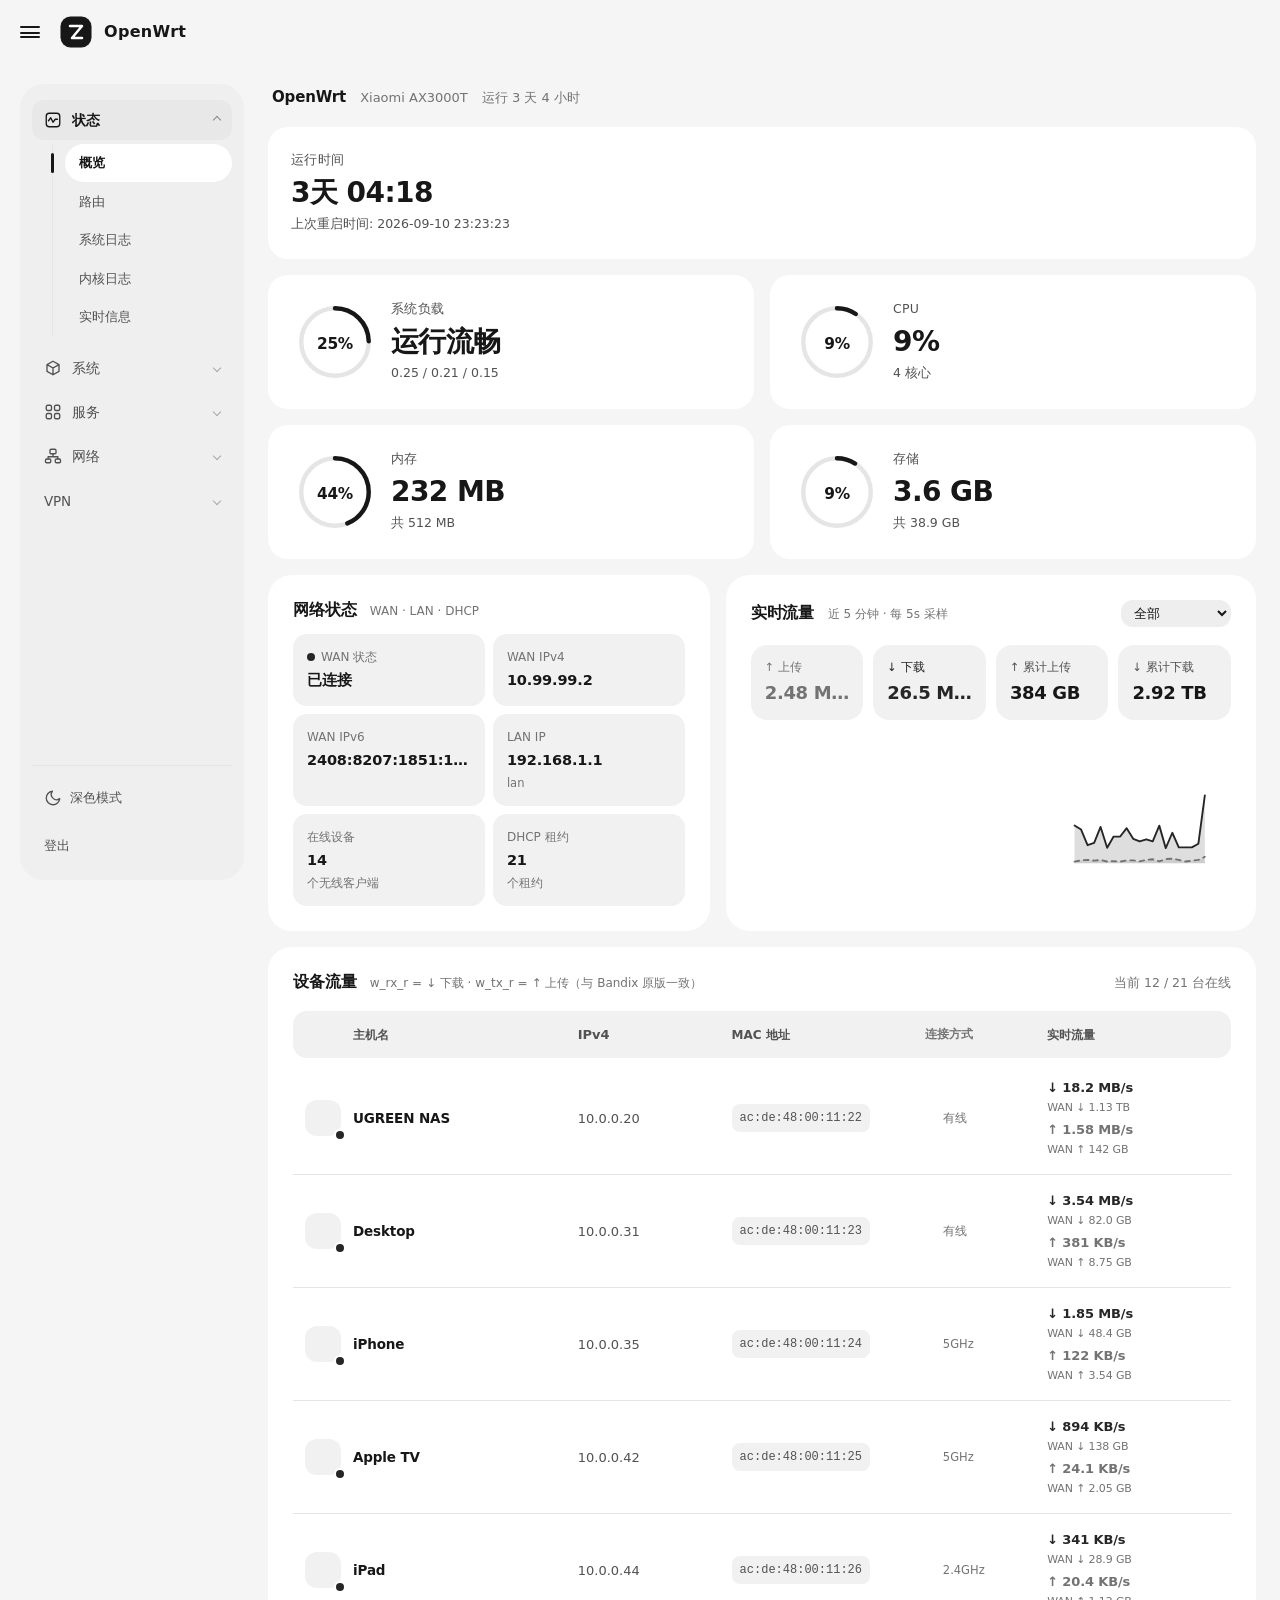
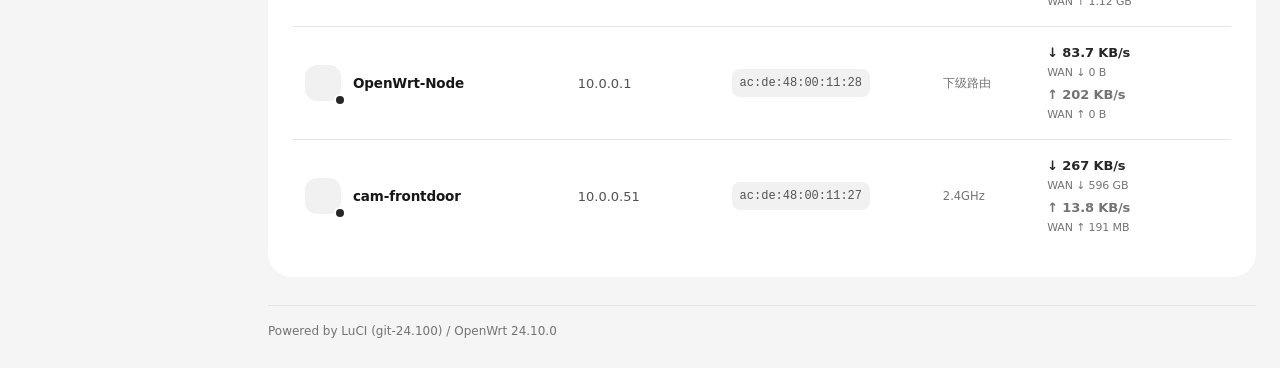
==== commit d2cb871b: "fix: unify system cards and display router restart time [skip ci]" ====
--- a/dev-preview/index.html
+++ b/dev-preview/index.html
@@ -124,7 +124,7 @@
 							<div class="zen-dash-meta">
 								<div class="zen-dash-label">运行时间</div>
 								<div class="zen-dash-value" data-uptime>3天 04:18</div>
-								<div class="zen-dash-sub">自上次重启</div>
+								<div class="zen-dash-sub" data-restart>上次重启时间: 2026-09-10 23:23:23</div>
 							</div>
 						</article>
 						<article class="zen-dash-card" data-gauge="load" data-level="ok">
@@ -157,9 +157,9 @@
 						</article>
 						<article class="zen-dash-card" data-gauge="ram" data-level="ok">
 							<div class="zen-dash-meta">
-								<div class="zen-dash-label">RAM</div>
-								<div class="zen-dash-value">44%</div>
-								<div class="zen-dash-sub">232 MB / 512 MB</div>
+								<div class="zen-dash-label">内存</div>
+								<div class="zen-dash-value">232 MB</div>
+								<div class="zen-dash-sub">共 512 MB</div>
 							</div>
 							<div class="zen-dash-ring">
 								<svg viewBox="0 0 120 120" aria-hidden="true">
@@ -172,8 +172,8 @@
 						<article class="zen-dash-card" data-gauge="disk" data-level="ok">
 							<div class="zen-dash-meta">
 								<div class="zen-dash-label">存储</div>
-								<div class="zen-dash-value">9%</div>
-								<div class="zen-dash-sub">3.6 GB / 38.9 GB</div>
+								<div class="zen-dash-value">3.6 GB</div>
+								<div class="zen-dash-sub">共 38.9 GB</div>
 							</div>
 							<div class="zen-dash-ring">
 								<svg viewBox="0 0 120 120" aria-hidden="true">
--- a/luci-theme-zen/htdocs/luci-static/zen/cascade.css
+++ b/luci-theme-zen/htdocs/luci-static/zen/cascade.css
@@ -2993,11 +2993,19 @@
 /* Uptime uses the same tonal surface; layout follows available dashboard width. */
 #zen-dashboard { container-type: inline-size; container-name: zen-dashboard; }
 .zen-dash-gauges { grid-template-columns: repeat(2, minmax(0, 1fr)); }
-.zen-dash-uptime { grid-column: 1 / -1; background: var(--bg-nested); }
-.zen-dash-uptime .zen-dash-label { font-size: 15px; font-weight: 500; }
-.zen-dash-uptime .zen-dash-value { font-size: clamp(30px, 3vw, 40px); letter-spacing: -0.035em; white-space: nowrap; }
-.zen-dash-uptime .zen-dash-sub { font-size: 14px; }
-@container zen-dashboard (min-width: 1200px) {
-	.zen-dash-gauges { grid-template-columns: repeat(5, minmax(0, 1fr)); }
+.zen-dash-uptime { grid-column: 1 / -1; }
+.zen-dash-gauges .zen-dash-value { font-size: 28px; white-space: nowrap; word-break: normal; }
+.zen-dash-gauges [data-gauge] { flex-direction: row-reverse; }
+.zen-dash-uptime .zen-dash-sub { white-space: normal; overflow: visible; text-overflow: clip; }
+@container zen-dashboard (min-width: 1100px) {
+	.zen-dash-gauges { grid-template-columns: 1.4fr repeat(4, minmax(0, 1fr)); }
 	.zen-dash-uptime { grid-column: auto; }
-}
+	.zen-dash-gauges .zen-dash-card { padding: 14px; gap: 8px; }
+	.zen-dash-gauges .zen-dash-ring svg { width: 56px; height: 56px; }
+	.zen-dash-gauges .zen-dash-value { font-size: 24px; }
+}
+.zen-dash-gauges [data-gauge="load"] .zen-dash-value { white-space: normal; }
+@container zen-dashboard (max-width: 600px) {
+	.zen-dash-gauges { grid-template-columns: minmax(0, 1fr); }
+	.zen-dash-gauges .zen-dash-card { padding: 20px; }
+}
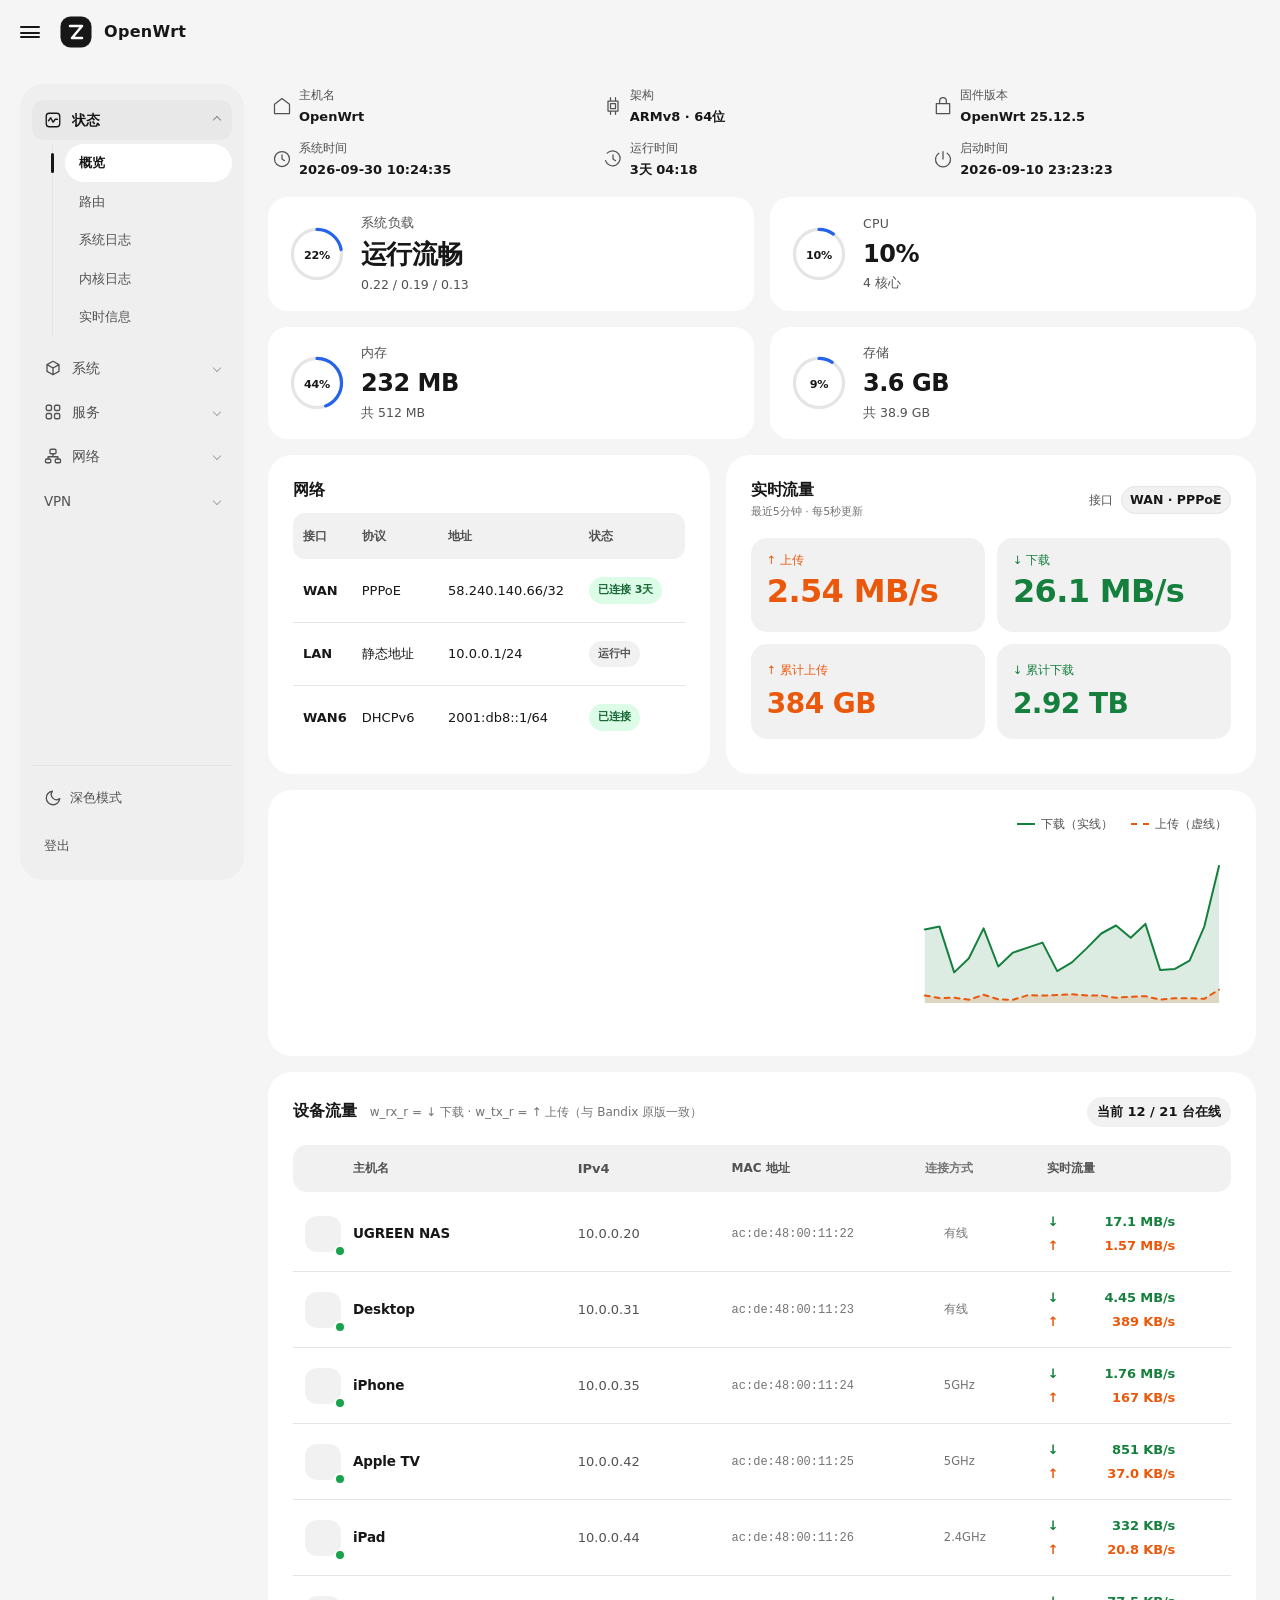
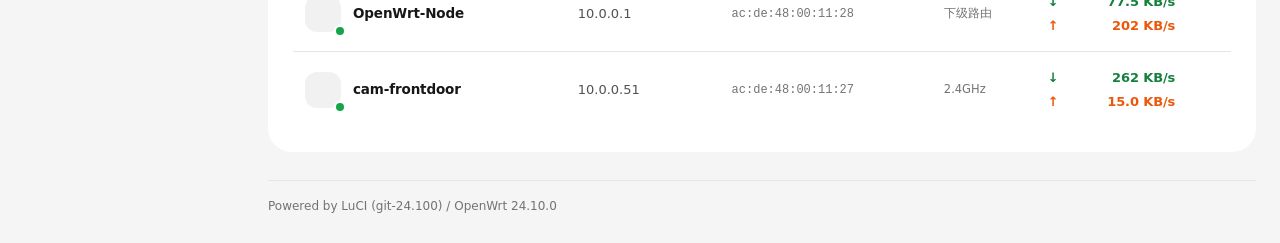
==== commit c7d1f6f7: "Polish dashboard layout, WAN traffic metrics and device details [skip ci]" ====
--- a/dev-preview/index.html
+++ b/dev-preview/index.html
@@ -114,19 +114,12 @@
 				<!-- ===== dashboard.js build() 结构复刻 ===== -->
 				<div id="zen-dashboard">
 					<div class="zen-dash-strip">
-						<span class="zen-dash-host" data-strip="host">OpenWrt</span>
-						<span data-strip="model">Xiaomi AX3000T</span>
-						<span data-strip="uptime">运行 3 天 4 小时</span>
+						<div class="zen-dash-system-info"><div class="zen-dash-system-item"><svg viewBox="0 0 24 24" aria-hidden="true"><path d="M3 10 12 3l9 7v11H3z"/></svg><div><span class="zen-dash-system-label">主机名</span><strong>OpenWrt</strong></div></div><div class="zen-dash-system-item"><svg viewBox="0 0 24 24" aria-hidden="true"><path d="M6 6h12v12H6zM9 9h6v6H9zM9 2v4m6-4v4M9 18v4m6-4v4"/></svg><div><span class="zen-dash-system-label">架构</span><strong>ARMv8 · 64位</strong></div></div><div class="zen-dash-system-item"><svg viewBox="0 0 24 24" aria-hidden="true"><path d="M4 9h16v12H4zM8 9V6a4 4 0 0 1 8 0v3"/></svg><div><span class="zen-dash-system-label">固件版本</span><strong>OpenWrt 25.12.5</strong></div></div><div class="zen-dash-system-item"><svg viewBox="0 0 24 24" aria-hidden="true"><path d="M12 3a9 9 0 1 0 0 18 9 9 0 0 0 0-18M12 7v5l3 2"/></svg><div><span class="zen-dash-system-label">系统时间</span><strong>2026-09-30 10:24:35</strong></div></div><div class="zen-dash-system-item"><svg viewBox="0 0 24 24" aria-hidden="true"><path d="M5 5a9 9 0 1 1-2 9M12 7v5l3 2"/></svg><div><span class="zen-dash-system-label">运行时间</span><strong data-uptime>3天 04:18</strong></div></div><div class="zen-dash-system-item"><svg viewBox="0 0 24 24" aria-hidden="true"><path d="M12 3v9M7 5a9 9 0 1 0 10 0"/></svg><div><span class="zen-dash-system-label">启动时间</span><strong data-restart>2026-09-10 23:23:23</strong></div></div></div>
+
 					</div>
 
 					<div class="zen-dash-gauges">
-						<article class="zen-dash-card zen-dash-uptime">
-							<div class="zen-dash-meta">
-								<div class="zen-dash-label">运行时间</div>
-								<div class="zen-dash-value" data-uptime>3天 04:18</div>
-								<div class="zen-dash-sub" data-restart>上次重启时间: 2026-09-10 23:23:23</div>
-							</div>
-						</article>
+
 						<article class="zen-dash-card" data-gauge="load" data-level="ok">
 							<div class="zen-dash-meta">
 								<div class="zen-dash-label">系统负载</div>
@@ -187,46 +180,24 @@
 
 					<div class="zen-dash-body">
 						<section class="zen-dash-panel zen-dash-overview">
-							<h3>网络状态 <span class="zen-dash-hint">WAN · LAN · DHCP</span></h3>
-							<div class="zen-dash-netgrid">
-								<div class="zen-dash-ov-cell" data-ov="wan">
-									<div class="zen-dash-ov-title"><span class="zen-dash-ov-dot up"></span><span>WAN 状态</span></div>
-									<div class="zen-dash-ov-value">已连接</div>
-								</div>
-								<div class="zen-dash-ov-cell" data-ov="wan4">
-									<div class="zen-dash-ov-title"><span>WAN IPv4</span></div>
-									<div class="zen-dash-ov-value">10.99.99.2</div>
-								</div>
-								<div class="zen-dash-ov-cell" data-ov="wan6">
-									<div class="zen-dash-ov-title"><span>WAN IPv6</span></div>
-									<div class="zen-dash-ov-value">2408:8207:1851:1a40::1</div>
-								</div>
-								<div class="zen-dash-ov-cell" data-ov="lan">
-									<div class="zen-dash-ov-title"><span>LAN IP</span></div>
-									<div class="zen-dash-ov-value">192.168.1.1</div>
-									<div class="zen-dash-ov-sub">lan</div>
-								</div>
-								<div class="zen-dash-ov-cell" data-ov="wifi">
-									<div class="zen-dash-ov-title"><span>在线设备</span></div>
-									<div class="zen-dash-ov-value">14</div>
-									<div class="zen-dash-ov-sub">个无线客户端</div>
-								</div>
-								<div class="zen-dash-ov-cell" data-ov="dhcp">
-									<div class="zen-dash-ov-title"><span>DHCP 租约</span></div>
-									<div class="zen-dash-ov-value">21</div>
-									<div class="zen-dash-ov-sub">个租约</div>
-								</div>
-							</div>
-						</section>
+							<h3>网络</h3>
+							<table class="zen-dash-network-table">
+<thead><tr><th scope="col">接口</th><th scope="col">协议</th><th scope="col">地址</th><th scope="col">状态</th></tr></thead>
+<tbody>
+<tr><th scope="row">WAN</th><td>PPPoE</td><td>58.240.140.66/32</td><td><span class="zen-dash-net-status" data-state="connected"><span class="zen-dash-ov-dot up"></span>已连接 3天</span></td></tr>
+<tr><th scope="row">LAN</th><td>静态地址</td><td>10.0.0.1/24</td><td><span class="zen-dash-net-status" data-state="running"><span class="zen-dash-ov-dot up"></span>运行中</span></td></tr>
+<tr class="zen-dash-net-ipv6"><th scope="row">WAN6</th><td>DHCPv6</td><td data-network-field="address" title="2001:db8::1/64">2001:db8::1/64</td><td><span class="zen-dash-net-status" data-state="connected"><span class="zen-dash-ov-dot up"></span>已连接</span></td></tr>
+</tbody></table>
+</section>
 
 						<section class="zen-dash-panel zen-dash-traffic">
 							<header class="zen-dash-traffic-head">
-								<h3>实时流量 <span class="zen-dash-hint">近 5 分钟 · 每 5s 采样</span></h3>
-								<select id="zen-dash-iface" aria-label="接口">
+								<h3>实时流量 <span class="zen-dash-hint">最近5分钟 · 每5秒更新</span></h3>
+								<label class="zen-dash-iface-control"><span>接口</span><select id="zen-dash-iface" aria-label="接口">
 									<option value="all">全部</option>
-									<option value="wan">wan</option>
+									<option value="pppoe-wan" selected>WAN · PPPoE</option>
 									<option value="br-lan">br-lan</option>
-								</select>
+								</select></label>
 							</header>
 							<div class="zen-dash-traffic-stats">
 								<div class="zen-dash-stat tx">
@@ -237,15 +208,16 @@
 									<span class="k">↓ 下载</span>
 									<span class="v" data-k="rxRate">—</span>
 								</div>
-								<div class="zen-dash-stat">
+								<div class="zen-dash-stat total-tx">
 									<span class="k">↑ 累计上传</span>
 									<span class="v" data-k="txTotal">—</span>
 								</div>
-								<div class="zen-dash-stat">
+								<div class="zen-dash-stat total-rx">
 									<span class="k">↓ 累计下载</span>
 									<span class="v" data-k="rxTotal">—</span>
 								</div>
 							</div>
+							</section><section class="zen-dash-panel zen-dash-trend"><div class="zen-dash-chart-legend"><span class="dl"><span class="swatch"></span>下载（实线）</span><span class="ul"><span class="swatch"></span>上传（虚线）</span></div>
 							<div class="zen-dash-chart">
 								<svg viewBox="0 0 640 220" class="zen-dash-svg">
 									<g class="grid"></g>
@@ -265,7 +237,7 @@
 					<section class="zen-dash-panel zen-dash-devices">
 						<div class="zen-dash-dev-head">
 							<h3>设备流量 <span class="zen-dash-hint">w_rx_r = ↓ 下载 · w_tx_r = ↑ 上传（与 Bandix 原版一致）</span></h3>
-							<span class="zen-dash-dev-count" id="dev-count">—</span>
+							<span class="zen-dash-dev-count" id="dev-count">5 台设备</span>
 						</div>
 						<div class="zen-dash-dev-columns" aria-hidden="true"><span></span><span>主机名</span><span class="zen-dash-dev-ip">IPv4</span><span class="zen-dash-dev-mac">MAC 地址</span><span class="zen-dash-dev-conn">连接方式</span><span class="zen-dash-dev-rates">实时流量</span><span></span></div>
 <ul class="zen-dash-dev-list" id="dev-list"></ul>
@@ -367,14 +339,14 @@
 	conn.appendChild(el('span', null, d.conn === 'wifi' ? d.band : (d.conn === 'router' ? '下级路由' : '有线')));
 
 	var dl = el('span', 'zen-dash-dev-rate dl');
-	var dlV = el('span', null, '—');
+	var dlV = el('span', 'zen-dash-dev-rate-value', '—');
 	var dlT = el('span', 'rt');
-	dl.appendChild(dlV); dl.appendChild(dlT);
+	dl.appendChild(el('span', 'zen-dash-dev-direction', '↓')); dl.appendChild(dlV);
 
 	var ulr = el('span', 'zen-dash-dev-rate ul');
-	var ulV = el('span', null, '—');
+	var ulV = el('span', 'zen-dash-dev-rate-value', '—');
 	var ulT = el('span', 'rt');
-	ulr.appendChild(ulV); ulr.appendChild(ulT);
+	ulr.appendChild(el('span', 'zen-dash-dev-direction', '↑')); ulr.appendChild(ulV);
 
 	var chev = el('span', 'zen-dash-dev-chev');
 	chev.appendChild(useIcon('zen-i-chev', 16));
@@ -457,6 +429,7 @@
 var parts = {
 	grid: chart.querySelector('g.grid'),
 	yaxis: chart.querySelector('g.yaxis'),
+	xaxis: chart.appendChild(svgEl('g', { 'class': 'xaxis' })),
 	lineRx: chart.querySelector('polyline.line.rx'),
 	lineTx: chart.querySelector('polyline.line.tx'),
 	fillRx: chart.querySelector('path.fill.rx'),
@@ -468,13 +441,14 @@
 	var host = document.querySelector('.zen-dash-chart');
 	var w = Math.max(host.clientWidth || 0, 320);
 	var h = Math.max(host.clientHeight || 0, 160);
-	var padL = 58, padR = 12, padT = 12, padB = 18;
+	var padL = 58, padR = 12, padT = 12, padB = 28;
 	var innerW = Math.max(w - padL - padR, 10);
 	var innerH = Math.max(h - padT - padB, 10);
 
 	var peak = 0;
 	samples.forEach(function (s) { if (s.rx > peak) peak = s.rx; if (s.tx > peak) peak = s.tx; });
-	var max = niceMax(peak);
+	var scaleUnit = Math.pow(10, Math.floor(Math.log10(Math.max(peak, 1)))) / 5;
+	var max = Math.max(64, Math.ceil(peak * 1.05 / scaleUnit) * scaleUnit);
 	var step = innerW / (HISTORY - 1);
 	var DIV = 4;
 
@@ -482,6 +456,11 @@
 		chart.setAttribute('viewBox', '0 0 ' + w + ' ' + h);
 		parts.grid.textContent = '';
 		parts.yaxis.textContent = '';
+		parts.xaxis.textContent = '';
+		var oldestLabel = svgEl('text', { x: padL, y: h - 6, 'text-anchor': 'start' });
+		oldestLabel.textContent = '5分钟前'; parts.xaxis.appendChild(oldestLabel);
+		var nowLabel = svgEl('text', { x: padL + innerW, y: h - 6, 'text-anchor': 'end' });
+		nowLabel.textContent = '现在'; parts.xaxis.appendChild(nowLabel);
 		yLabels = [];
 		for (var i = 0; i <= DIV; i++) {
 			var gy = padT + (innerH * i) / DIV;
@@ -541,9 +520,9 @@
 	devices.forEach(function (d) {
 		var r = rowMap[d.mac];
 		document.getElementById('dev-list').appendChild(r.li);
-		r.dlV.textContent = '↓ ' + fmtRate(d.rx);
+		r.dlV.textContent = fmtRate(d.rx);
 		r.dlT.textContent = 'WAN ↓ ' + fmtBytes(d.wanRx);
-		r.ulV.textContent = '↑ ' + fmtRate(d.ul);
+		r.ulV.textContent = fmtRate(d.ul);
 		r.ulT.textContent = 'WAN ↑ ' + fmtBytes(d.wanUl);
 		d.spark.push(d.rx);
 		if (d.spark.length > 40) d.spark.shift();
--- a/luci-theme-zen/htdocs/luci-static/zen/cascade.css
+++ b/luci-theme-zen/htdocs/luci-static/zen/cascade.css
@@ -24,8 +24,14 @@
 	--warn-soft: #ededed;
 	--info: #262626;
 	--info-soft: #ededed;
-	--dl: #262626;
-	--ul: #737373;
+	--dl: #15803d;
+	--connected-bg: #dcfce7;
+	--connected-text: #166534;
+	--ul: #ea580c;
+	--gauge: #2563eb;
+	--gauge-warn: #d97706;
+	--gauge-danger: #dc2626;
+	--status-online: #16a34a;
 	--shadow: none;
 	--shadow-sm: none;
 	--shadow-glow: none;
@@ -84,8 +90,14 @@
 	--warn-soft: #2c2c2c;
 	--info: #e5e5e5;
 	--info-soft: #2c2c2c;
-	--dl: #f5f5f5;
-	--ul: #a3a3a3;
+	--dl: #4ade80;
+	--connected-bg: #143524;
+	--connected-text: #86efac;
+	--ul: #fb923c;
+	--gauge: #60a5fa;
+	--gauge-warn: #fbbf24;
+	--gauge-danger: #f87171;
+	--status-online: #4ade80;
 	--aside-bg: linear-gradient(rgba(27,27,27,.94), rgba(27,27,27,.94));
 	--header-bg: rgba(16,16,16,.88);
 	--modal-mask: rgba(0,0,0,.6);
@@ -2237,13 +2249,13 @@
 }
 
 .zen-dash-ring circle.arc {
-	stroke: var(--accent);
+	stroke: var(--gauge);
 	stroke-linecap: round;
 	transition: stroke-dashoffset 0.28s cubic-bezier(0.25, 1, 0.3, 1), stroke 0.18s ease;
 }
 
-.zen-dash-card[data-level="warn"] circle.arc { stroke: var(--warn); }
-.zen-dash-card[data-level="danger"] circle.arc { stroke: var(--danger); }
+.zen-dash-card[data-level="warn"] circle.arc { stroke: var(--gauge-warn); }
+.zen-dash-card[data-level="danger"] circle.arc { stroke: var(--gauge-danger); }
 
 .zen-dash-ring text.pct {
 	fill: var(--text);
@@ -2324,7 +2336,7 @@
 	flex-shrink: 0;
 }
 
-.zen-dash-ov-dot.up { background: var(--ok); }
+.zen-dash-ov-dot.up { background: var(--status-online); }
 .zen-dash-ov-dot.down { background: var(--danger); }
 
 .zen-dash-ov-value {
@@ -2998,7 +3010,7 @@
 .zen-dash-gauges [data-gauge] { flex-direction: row-reverse; }
 .zen-dash-uptime .zen-dash-sub { white-space: normal; overflow: visible; text-overflow: clip; }
 @container zen-dashboard (min-width: 1100px) {
-	.zen-dash-gauges { grid-template-columns: 1.4fr repeat(4, minmax(0, 1fr)); }
+	.zen-dash-gauges { grid-template-columns: repeat(5, minmax(0, 1fr)); }
 	.zen-dash-uptime { grid-column: auto; }
 	.zen-dash-gauges .zen-dash-card { padding: 14px; gap: 8px; }
 	.zen-dash-gauges .zen-dash-ring svg { width: 56px; height: 56px; }
@@ -3009,3 +3021,139 @@
 	.zen-dash-gauges { grid-template-columns: minmax(0, 1fr); }
 	.zen-dash-gauges .zen-dash-card { padding: 20px; }
 }
+
+/* Network summary shares the device list's tonal header and row separators. */
+.zen-dash-network-table { width: 100%; table-layout: fixed; border-collapse: separate; border-spacing: 0; font-size: 13px; }
+.zen-dash-network-table th, .zen-dash-network-table td { padding: 18px 10px; text-align: left; vertical-align: middle; border: 0; }
+.zen-dash-network-table thead th { background: var(--bg-nested); color: var(--text-secondary); font-size: 12px; font-weight: 600; padding-top: 14px; padding-bottom: 14px; }
+.zen-dash-network-table thead th:first-child { width: 15%; border-radius: 12px 0 0 12px; }
+.zen-dash-network-table thead th:nth-child(2) { width: 22%; }
+.zen-dash-network-table thead th:nth-child(3) { width: 36%; }
+.zen-dash-network-table thead th:last-child { width: 27%; border-radius: 0 12px 12px 0; }
+.zen-dash-network-table tbody tr + tr > * { border-top: 1px solid var(--line); }
+.zen-dash-network-table tbody th { font-weight: 650; }
+.zen-dash-network-table tbody tr, .zen-dash-network-table tbody th, .zen-dash-network-table tbody td { background: transparent; color: var(--text); }
+.zen-dash-network-table td { overflow-wrap: anywhere; }
+.zen-dash-network-table [data-network-field="address"] { white-space: pre-line; font-variant-numeric: tabular-nums; }
+.zen-dash-net-status { display: flex; align-items: baseline; gap: 7px; }
+.zen-dash-net-status .zen-dash-ov-dot { flex-shrink: 0; }
+@media (max-width: 560px) {
+	.zen-dash-network-table th, .zen-dash-network-table td { padding: 14px 6px; font-size: 12px; }
+}
+
+/* Compact system summary and a chart that fills the shared network row. */
+.zen-dash-strip { align-items: center; gap: 8px 14px; }
+.zen-dash-strip .zen-dash-uptime { margin-left: auto; display: flex; align-items: baseline; flex-wrap: wrap; gap: 4px 8px; color: var(--text-secondary); font-size: 12px; }
+.zen-dash-strip .zen-dash-uptime .zen-dash-label { margin: 0; }
+.zen-dash-strip .zen-dash-uptime strong { color: var(--text); font-size: 16px; font-variant-numeric: tabular-nums; }
+.zen-dash-gauges .zen-dash-card { min-height: 104px; padding: 16px; gap: 12px; }
+.zen-dash-gauges .zen-dash-ring svg { width: 64px; height: 64px; }
+.zen-dash-gauges .zen-dash-value { font-size: 24px; }
+.zen-dash-traffic { display: flex; flex-direction: column; }
+.zen-dash-traffic .zen-dash-chart { flex: 1; min-height: 150px; height: auto; }
+.zen-dash-traffic .zen-dash-svg { position: absolute; inset: 0; }
+@container zen-dashboard (min-width: 1100px) {
+	.zen-dash-gauges { grid-template-columns: repeat(4, minmax(0, 1fr)); }
+}
+@container zen-dashboard (max-width: 600px) {
+	.zen-dash-strip .zen-dash-uptime { width: 100%; margin-left: 0; }
+}
+
+/* Realtime rates lead; lifetime totals remain secondary. */
+.zen-dash-traffic-stats { grid-template-columns: repeat(2, minmax(0, 1fr)); gap: 8px 12px; }
+.zen-dash-stat:is(.rx, .tx) { padding: 14px 16px; }
+.zen-dash-stat:is(.rx, .tx) .v { font-size: 32px; font-weight: 750; line-height: 1.2; }
+.zen-dash-stat:not(.rx):not(.tx) { display: flex; flex-direction: row; flex-wrap: wrap; align-items: baseline; gap: 2px 8px; padding: 2px 4px; background: transparent; border-radius: 0; }
+.zen-dash-stat:not(.rx):not(.tx) .v { font-size: 13px; font-weight: 500; color: var(--text-secondary); }
+.zen-dash-net-status { display: inline-flex; align-items: center; border-radius: 999px; padding: 5px 9px; font-size: 11px; font-weight: 600; background: var(--bg-nested); color: var(--text-secondary); }
+.zen-dash-net-status[data-state="connected"] { background: var(--connected-bg); color: var(--connected-text); }
+.zen-dash-net-status .zen-dash-ov-dot { display: none; }
+@media (max-width: 560px) {
+	.zen-dash-stat:is(.rx, .tx) { padding: 12px; }
+	.zen-dash-stat:is(.rx, .tx) .v { font-size: clamp(18px, 4.5vw, 26px); }
+	.zen-dash-net-status { padding: 4px 6px; }
+}
+
+/* Light identifiers and aligned per-device directions. */
+.zen-dash-dev-row .zen-dash-dev-mac { background: transparent; border: 0; border-radius: 0; padding: 0; color: var(--text-muted); }
+.zen-dash-dev-rates { width: 100%; max-width: 128px; }
+.zen-dash-dev-rates .zen-dash-dev-rate { display: grid; grid-template-columns: 12px minmax(0, 1fr); column-gap: 8px; align-items: baseline; }
+.zen-dash-dev-rate-value { text-align: right; font-variant-numeric: tabular-nums; }
+.zen-dash-dev-direction { text-align: center; font-weight: 600; }
+.zen-dash-dev-row .zen-dash-dev-conn { align-items: center; gap: 6px; }
+.zen-dash-dev-conn svg { flex-shrink: 0; }
+
+.zen-dash-chart-legend { display: flex; flex-wrap: wrap; gap: 6px 18px; margin: 4px 4px 6px; font-size: 12px; color: var(--text-secondary); }
+.zen-dash-chart-legend > span { display: inline-flex; align-items: center; gap: 6px; }
+.zen-dash-chart-legend .swatch { width: 18px; border-top: 2px solid var(--dl); }
+.zen-dash-chart-legend .ul .swatch { border-top-color: var(--ul); border-top-style: dashed; }
+.zen-dash-svg .xaxis text { fill: var(--text-muted); font-size: 10px; }
+
+.zen-dash-gauges [data-gauge="load"] .zen-dash-value { font-size: 26px; font-weight: 700; }
+.zen-dash-ring text.pct { font-weight: 700; }
+.zen-dash-network-table .zen-dash-net-ipv6 [data-network-field="address"] { white-space: nowrap; overflow: hidden; text-overflow: ellipsis; }
+.zen-dash-dev-count { display: inline-flex; align-items: center; padding: 5px 10px; border-radius: 999px; background: var(--bg-nested); color: var(--text); font-size: 13px; font-weight: 650; font-variant-numeric: tabular-nums; }
+
+.zen-dash-card-action { color: var(--text); text-decoration: none; font-family: inherit; text-align: left; cursor: pointer; }
+.zen-dash-card-action:focus-visible { outline: 2px solid var(--gauge); outline-offset: 3px; }
+@media (hover: hover) { .zen-dash-card-action:hover { background: var(--bg-nested); } }
+.zen-dash-iface-control { display: inline-flex; align-items: center; gap: 8px; font-size: 12px; color: var(--text-secondary); }
+.zen-dash-iface-control select { min-width: 100px; border: 1px solid var(--line-strong); }
+.zen-dash-history-head { display: flex; justify-content: space-between; align-items: center; margin-top: 16px; gap: 12px; }
+.zen-dash-history-refresh { font-size: 12px; padding: 4px 10px; }
+.zen-dash-device-history { padding: 8px; background: var(--bg-nested); border-radius: 12px; color: var(--text-secondary); font-size: 12px; }
+.zen-dash-device-history svg { display: block; width: 100%; height: auto; }
+.zen-dash-device-history text { font-size: 11px; fill: var(--text-muted); }
+.zen-dash-device-history .history-grid { stroke: var(--line-strong); stroke-dasharray: 3 4; }
+.zen-dash-device-history polyline { fill: none; stroke-width: 2; }
+.zen-dash-device-history .dl { stroke: var(--dl); }
+.zen-dash-device-history .ul { stroke: var(--ul); }
+.zen-dash-device-history polyline.ul { stroke-dasharray: 5 5; }
+.zen-dash-device-history circle.dl { fill: var(--dl); }
+.zen-dash-device-history circle.ul { fill: var(--ul); }
+.zen-dash-disk-dialog { max-width: min(420px, calc(100vw - 32px)); padding: 24px; border: 1px solid var(--line); border-radius: 20px; background: var(--bg-panel); color: var(--text); }
+.zen-dash-disk-dialog::backdrop { background: var(--modal-mask); }
+@media (max-width: 560px) { .zen-dash-traffic-head { flex-wrap: wrap; gap: 10px; } }
+
+.zen-dash-iface-control select { background: var(--bg-input); color: var(--text); }
+:root[data-theme="dark"] .main-left a, :root[data-darkmode="true"] .main-left a { color: var(--text-secondary); }
+:root[data-theme="dark"] .main-left .active > a, :root[data-darkmode="true"] .main-left .active > a { color: var(--text); background: var(--bg-nested); }
+
+.zen-dash-system-info { display: grid; grid-template-columns: .9fr .9fr 1.2fr 1.5fr; gap: 14px 24px; width: min(100%, 900px); margin-left: auto; }
+.zen-dash-system-item { display: flex; align-items: center; gap: 10px; min-width: 0; }
+.zen-dash-system-item svg { width: 24px; height: 24px; flex-shrink: 0; fill: none; stroke: var(--text-secondary); stroke-width: 1.5; stroke-linecap: round; stroke-linejoin: round; }
+.zen-dash-system-item > div { min-width: 0; }
+.zen-dash-system-label { display: block; color: var(--text-secondary); font-size: 12px; margin-bottom: 3px; }
+.zen-dash-system-item strong { display: block; color: var(--text); font-size: 14px; font-weight: 600; overflow-wrap: anywhere; }
+@container zen-dashboard (max-width: 800px) { .zen-dash-system-info { width: 100%; grid-template-columns: repeat(2, minmax(0, 1fr)); gap: 14px 18px; } }
+@container zen-dashboard (max-width: 380px) { .zen-dash-system-item { gap: 6px; } .zen-dash-system-item svg { width: 20px; height: 20px; } .zen-dash-system-item strong { font-size: 12px; } }
+
+/* All six system facts share one compact desktop row. */
+.zen-dash-system-info { width: 100%; margin-left: 0; grid-template-columns: .8fr .85fr 1.05fr 1.3fr .85fr 1.3fr; gap: 12px; }
+.zen-dash-system-item { gap: 7px; }
+.zen-dash-system-item svg { width: 20px; height: 20px; }
+.zen-dash-system-item strong { font-size: 13px; }
+@container zen-dashboard (max-width: 1099px) { .zen-dash-system-info { grid-template-columns: repeat(3, minmax(0, 1fr)); } }
+@container zen-dashboard (max-width: 600px) { .zen-dash-system-info { grid-template-columns: repeat(2, minmax(0, 1fr)); } }
+
+/* Interface summary and four metrics share a compact row; the trend spans both. */
+.zen-dash-body { align-items: stretch; gap: 16px; }
+.zen-dash-trend { grid-column: 1 / -1; }
+.zen-dash-trend .zen-dash-chart { height: 190px; min-height: 190px; margin-top: 8px; }
+.zen-dash-trend .zen-dash-chart-legend { justify-content: flex-end; margin: 0 4px; }
+.zen-dash-traffic .zen-dash-hint { display: block; margin: 4px 0 0; font-size: 11px; }
+.zen-dash-traffic-stats { flex: 1; gap: 12px; }
+.zen-dash-stat:not(.rx):not(.tx) { display: flex; flex-direction: column; align-items: flex-start; justify-content: center; gap: 8px; padding: 14px 16px; border-radius: 16px; background: var(--bg-nested); }
+.zen-dash-stat:not(.rx):not(.tx) .v { font-size: 28px; font-weight: 700; line-height: 1.2; color: var(--text); }
+.zen-dash-iface-control { position: relative; flex-shrink: 0; }
+.zen-dash-iface-control::after { content: ''; position: absolute; right: 14px; width: 6px; height: 6px; border-right: 1.5px solid var(--text-secondary); border-bottom: 1.5px solid var(--text-secondary); transform: translateY(-2px) rotate(45deg); pointer-events: none; }
+.zen-dash-iface-control select { appearance: none; min-width: 138px; padding: 8px 30px 8px 14px; border: 1px solid var(--line); border-radius: 999px; background: var(--bg-nested); color: var(--text); font: inherit; font-weight: 600; cursor: pointer; }
+.zen-dash-iface-control select:focus-visible { outline: 2px solid var(--gauge); outline-offset: 2px; }
+@container zen-dashboard (max-width: 600px) {
+ .zen-dash-stat:not(.rx):not(.tx) { padding: 12px; }
+ .zen-dash-stat:not(.rx):not(.tx) .v { font-size: 24px; }
+ .zen-dash-trend .zen-dash-chart { height: 160px; min-height: 160px; }
+}
+
+.zen-dash-traffic-stats .zen-dash-stat.total-tx .k, .zen-dash-traffic-stats .zen-dash-stat.total-tx .v { color: var(--ul); }
+.zen-dash-traffic-stats .zen-dash-stat.total-rx .k, .zen-dash-traffic-stats .zen-dash-stat.total-rx .v { color: var(--dl); }
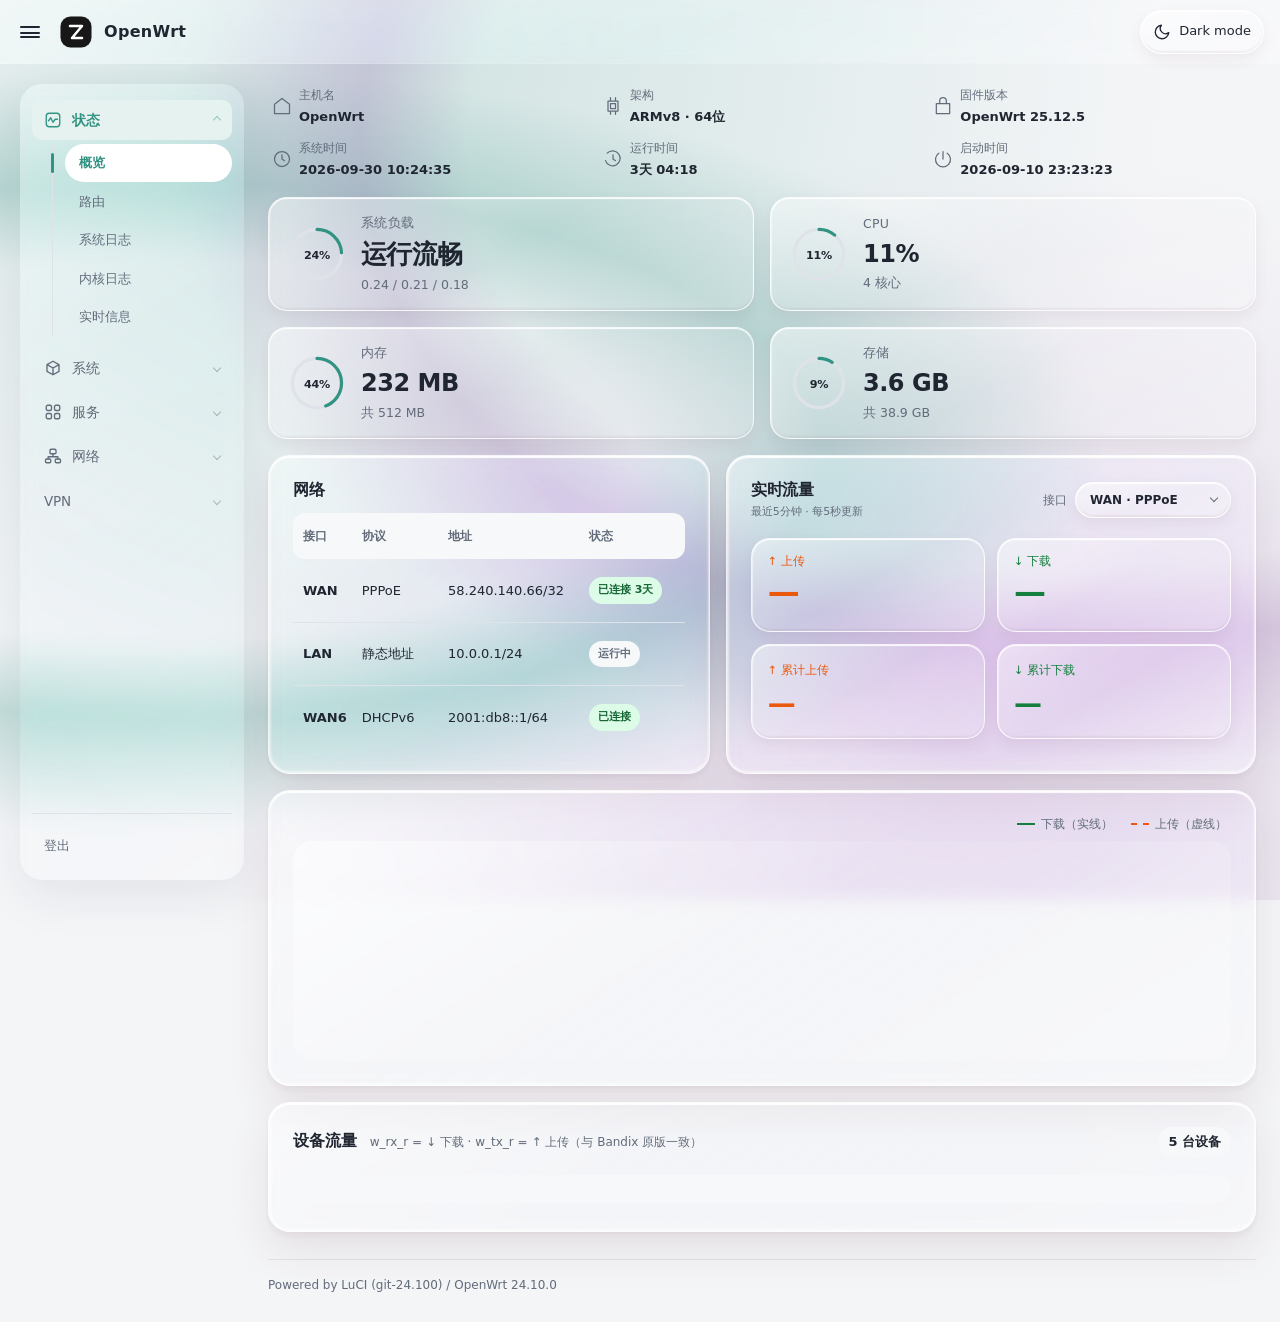
==== commit caa26833: "feat: unify Zen settings, themes and update flows" ====
--- a/dev-preview/index.html
+++ b/dev-preview/index.html
@@ -12,25 +12,17 @@
 <meta charset="utf-8">
 <meta name="viewport" content="width=device-width, initial-scale=1">
 <title>Zen Theme · dev preview</title>
+<script src="../luci-theme-zen/htdocs/luci-static/zen/appearance.js"></script>
 <script>
-	/* 与 header.ut 相同的防闪烁逻辑（key 相同：luci-theme-zen） */
-	(function () {
-		var key = 'luci-theme-zen';
-		var theme = 'light';
-		try {
-			theme = localStorage.getItem(key);
-			if (theme !== 'light' && theme !== 'dark')
-				theme = window.matchMedia && window.matchMedia('(prefers-color-scheme: dark)').matches ? 'dark' : 'light';
-		} catch (e) {}
-		/* 预览专用：?theme=dark|light 覆盖（无头截图用） */
-		var q = new URLSearchParams(location.search).get('theme');
-		if (q === 'dark' || q === 'light') theme = q;
-		document.documentElement.setAttribute('data-theme', theme);
-		document.documentElement.setAttribute('data-darkmode', theme === 'dark' ? 'true' : 'false');
-	})();
+	/* 预览专用覆盖；其余初始化直接复用正式包。 */
+	var previewTheme = new URLSearchParams(location.search).get('theme');
+	if (previewTheme === 'dark' || previewTheme === 'light')
+		window.ZenAppearance.set({ mode: previewTheme });
 </script>
 <link rel="stylesheet" href="../luci-theme-zen/htdocs/luci-static/zen/cascade.css">
 <link rel="stylesheet" href="../luci-theme-zen/htdocs/luci-static/zen/mobile.css">
+<link rel="stylesheet" href="../luci-theme-zen/htdocs/luci-static/zen/appearance.css">
+<link rel="stylesheet" href="../luci-theme-zen/htdocs/luci-static/zen/appearance-zen.css">
 <link rel="stylesheet" href="../luci-theme-zen/htdocs/luci-static/zen/custom.css">
 <style>
 	/* 仅本预览使用的补充样式（设备行“今日”小字）；正式包 CSS 未改动 */
@@ -44,7 +36,7 @@
 	}
 </style>
 </head>
-<body class="lang_zh-cn logged-in node-status-overview" data-page="admin-status-overview">
+<body class="lang_zh-cn logged-in node-admin-zen" data-page="admin-zen">
 
 <!-- 图标 sprite：与 view/zen/zen-icons.js 中的 SYMBOLS 完全一致（复制） -->
 <svg xmlns="http://www.w3.org/5000/svg" width="0" height="0" style="position:absolute;overflow:hidden" aria-hidden="true">
@@ -75,6 +67,11 @@
 			</a>
 			<a class="brand" href="#">OpenWrt</a>
 			<span class="status" id="indicators"></span>
+<button type="button" id="theme-toggle" class="theme-toggle zen-mode-toggle" title="切换浅色/深色模式" aria-label="切换浅色/深色模式">
+						<svg class="theme-icon theme-icon-sun" viewBox="0 0 24 24" width="18" height="18" fill="none" stroke="currentColor" stroke-width="1.8" stroke-linecap="round" stroke-linejoin="round" aria-hidden="true"><circle cx="12" cy="12" r="4"/><path d="M12 2v2M12 20v2M4.9 4.9l1.4 1.4M17.7 17.7l1.4 1.4M2 12h2M20 12h2M4.9 19.1l1.4-1.4M17.7 6.3l1.4-1.4"/></svg>
+						<svg class="theme-icon theme-icon-moon" viewBox="0 0 24 24" width="18" height="18" fill="none" stroke="currentColor" stroke-width="1.8" stroke-linecap="round" stroke-linejoin="round" aria-hidden="true"><path d="M21 12.8A9 9 0 1 1 11.2 3a7 7 0 0 0 9.8 9.8z"/></svg>
+						<span id="theme-toggle-label" class="zen-mode-label">深色模式</span>
+					</button>
 		</div>
 	</div>
 </header>
@@ -98,11 +95,7 @@
 			<li class="slide"><a href="#" class="menu" data-title="VPN">VPN</a></li>
 		</ul>
 		<div class="sidebar-footer">
-			<button type="button" id="theme-toggle" class="theme-toggle" title="切换浅色/深色模式" aria-label="切换浅色/深色模式">
-				<svg class="theme-icon theme-icon-sun" viewBox="0 0 24 24" width="18" height="18" fill="none" stroke="currentColor" stroke-width="1.8" stroke-linecap="round" stroke-linejoin="round" aria-hidden="true"><circle cx="12" cy="12" r="4"/><path d="M12 2v2M12 20v2M4.9 4.9l1.4 1.4M17.7 17.7l1.4 1.4M2 12h2M20 12h2M4.9 19.1l1.4-1.4M17.7 6.3l1.4-1.4"/></svg>
-				<svg class="theme-icon theme-icon-moon" viewBox="0 0 24 24" width="18" height="18" fill="none" stroke="currentColor" stroke-width="1.8" stroke-linecap="round" stroke-linejoin="round" aria-hidden="true"><path d="M21 12.8A9 9 0 1 1 11.2 3a7 7 0 0 0 9.8 9.8z"/></svg>
-				<span id="theme-toggle-label">深色模式</span>
-			</button>
+
 			<a class="logout" href="#" data-title="登出">登出</a>
 		</div>
 	</div>
@@ -561,13 +554,14 @@
 	var dark = document.documentElement.getAttribute('data-theme') === 'dark';
 	document.getElementById('theme-toggle-label').textContent = dark ? '浅色模式' : '深色模式';
 }
-document.getElementById('theme-toggle').addEventListener('click', function (ev) {
-	ev.preventDefault(); ev.stopPropagation();
-	var next = document.documentElement.getAttribute('data-theme') === 'dark' ? 'light' : 'dark';
-	document.documentElement.setAttribute('data-theme', next);
-	document.documentElement.setAttribute('data-darkmode', next === 'dark' ? 'true' : 'false');
-	try { localStorage.setItem('luci-theme-zen', next); } catch (e) {}
-	syncLabel();
+document.addEventListener('zenappearancechange', syncLabel);
+var appearanceTrigger = document.createElement('button');
+appearanceTrigger.type = 'button';
+appearanceTrigger.className = 'zen-appearance-trigger';
+appearanceTrigger.textContent = '主题设置';
+appearanceTrigger.setAttribute('aria-label', '主题设置');
+appearanceTrigger.setAttribute('aria-haspopup', 'dialog');
+document.querySelector('header > .fill > .container').appendChild(appearanceTrigger);
 });
 syncLabel();
 
@@ -586,7 +580,12 @@
 });
 document.querySelectorAll('.main-left .menu').forEach(function (a) {
  a.addEventListener('click', function (ev) {
-  ev.preventDefault(); a.parentNode.classList.toggle('active');
+  ev.preventDefault();
+  var top = document.documentElement.dataset.layout === 'top' && innerWidth > 768;
+  var key = top ? 'zen-menu-open' : 'active';
+  var next = !a.parentNode.classList.contains(key);
+  document.querySelectorAll('.main-left .zen-menu-open').forEach(function(li) { li.classList.remove('zen-menu-open'); });
+  a.parentNode.classList.toggle(key, next); a.setAttribute('aria-expanded', String(next));
  });
 });
 </script>
--- a/luci-theme-zen/htdocs/luci-static/zen/cascade.css
+++ b/luci-theme-zen/htdocs/luci-static/zen/cascade.css
@@ -357,6 +357,13 @@
 	max-width: 1200px;
 }
 
+@media (min-width: 769px) {
+	body.sidebar-collapsed #maincontent,
+	body.sidebar-collapsed #maincontent > .container {
+		max-width: none;
+	}
+}
+
 .darkMask {
 	display: none;
 }
@@ -2136,10 +2143,8 @@
 }
 
 /* ---------- Overview dashboard (zen) ---------- */
-body.node-status-overview #maincontent,
-body.node-status-overview #maincontent > .container,
-body.node-admin-status-overview #maincontent,
-body.node-admin-status-overview #maincontent > .container {
+body.node-admin-zen #maincontent,
+body.node-admin-zen #maincontent > .container {
 	max-width: none;
 }
 
@@ -2613,7 +2618,8 @@
 
 /* Top-N 折叠的“展开全部”按钮 */
 .zen-dash-dev-more {
-	margin-top: 8px;
+	display: block;
+	margin: 8px auto 0;
 	padding: 4px 10px;
 	border: 1px solid var(--line);
 	border-radius: var(--radius-sm);
@@ -2954,7 +2960,7 @@
 
 /* Device list: separate identity columns share one track definition. */
 .zen-dash-devices {
-	--zen-dev-columns: 36px minmax(130px, 1.35fr) minmax(110px, .9fr) minmax(158px, 1.15fr) minmax(80px, .7fr) minmax(110px, .9fr) 18px;
+	--zen-dev-columns: 36px minmax(130px, 1.35fr) minmax(100px, .8fr) minmax(145px, 1fr) minmax(80px, .65fr) minmax(100px, .75fr) minmax(100px, .75fr) minmax(160px, 1.05fr) 18px;
 	container-type: inline-size;
 }
 .zen-dash-dev-columns, .zen-dash-dev-row { grid-template-columns: var(--zen-dev-columns); gap: 12px; }
@@ -2985,21 +2991,28 @@
 .zen-dash-dev-rates { display: flex; flex-direction: column; gap: 4px; min-width: 0; }
 .zen-dash-dev-rates .zen-dash-dev-rate { text-align: left; font-size: 13px; white-space: nowrap; }
 .zen-dash-dev-detail { padding-left: 48px; }
-@container (max-width: 820px) {
-	.zen-dash-dev-columns, .zen-dash-dev-row { grid-template-columns: 36px minmax(120px, 1.1fr) minmax(100px, .9fr) minmax(155px, 1.2fr) minmax(100px, .9fr) 18px; gap: 10px; }
-	.zen-dash-dev-columns .zen-dash-dev-conn, .zen-dash-dev-row .zen-dash-dev-conn { display: none; }
-}
-@container (max-width: 660px) {
-	.zen-dash-dev-columns { display: none; }
+.zen-dash-dev-last { color: var(--text-muted); font-size: 12px; font-variant-numeric: tabular-nums; white-space: nowrap; }
+.zen-dash-dev-row > .zen-dash-dev-rate { display: grid; grid-template-columns: 12px minmax(0, 1fr); gap: 8px; font-size: 13px; min-width: 0; white-space: nowrap; }
+.zen-dash-dev-sort { display: flex; align-items: center; justify-content: space-between; gap: 6px; padding: 0; border: 0; background: transparent; color: inherit; font: inherit; cursor: pointer; text-align: left; }
+.zen-dash-dev-sort[aria-pressed="true"] { color: var(--text); }
+.zen-dash-dev-sort:focus-visible { outline: 2px solid var(--accent); outline-offset: 4px; border-radius: 4px; }
+.zen-dash-dev-detail-grid { grid-template-columns: repeat(auto-fit, minmax(min(100%, 180px), 1fr)); }
+@container (max-width: 1120px) {
+	.zen-dash-dev-columns { display: flex; gap: 24px; }
+	.zen-dash-dev-columns > span { display: none; }
 	.zen-dash-dev-row { grid-template-columns: 36px minmax(0, 1fr) auto 16px; gap: 6px 10px; }
 	.zen-dash-dev-icon { grid-column: 1; grid-row: 1 / 4; }
 	.zen-dash-dev-id { grid-column: 2; grid-row: 1; }
 	.zen-dash-dev-ip { grid-column: 2; grid-row: 2; }
 	.zen-dash-dev-mac { grid-column: 2; grid-row: 3; font-size: 10px; padding: 3px 5px; }
 	.zen-dash-dev-ip, .zen-dash-dev-mac { min-width: 0; max-width: 100%; overflow: hidden; text-overflow: ellipsis; }
-	.zen-dash-dev-rates { grid-column: 3; grid-row: 1 / 4; }
+	.zen-dash-dev-upload { grid-column: 3; grid-row: 1; }
+	.zen-dash-dev-download { grid-column: 3; grid-row: 2; }
 	.zen-dash-dev-chev { grid-column: 4; grid-row: 1 / 4; }
-	.zen-dash-dev-detail { grid-row: 4; padding-left: 0; }
+	.zen-dash-dev-row .zen-dash-dev-conn { display: flex; grid-column: 2 / 4; grid-row: 4; }
+	.zen-dash-dev-last { grid-column: 2 / 4; grid-row: 5; white-space: normal; overflow-wrap: anywhere; }
+	.zen-dash-dev-last::before { content: attr(data-label) '：'; }
+	.zen-dash-dev-detail { grid-row: 6; padding-left: 0; }
 }
 
 /* Uptime uses the same tonal surface; layout follows available dashboard width. */
@@ -3101,16 +3114,15 @@
 .zen-dash-iface-control select { min-width: 100px; border: 1px solid var(--line-strong); }
 .zen-dash-history-head { display: flex; justify-content: space-between; align-items: center; margin-top: 16px; gap: 12px; }
 .zen-dash-history-refresh { font-size: 12px; padding: 4px 10px; }
-.zen-dash-device-history { padding: 8px; background: var(--bg-nested); border-radius: 12px; color: var(--text-secondary); font-size: 12px; }
-.zen-dash-device-history svg { display: block; width: 100%; height: auto; }
+.zen-dash-device-history { position: relative; min-width: 0; max-width: 100%; overflow-x: auto; padding: 8px; background: var(--bg-nested); border-radius: 12px; color: var(--text-secondary); font-size: 12px; }
+.zen-history-tip { position: absolute; top: 8px; left: 8px; z-index: 2; width: max-content; max-width: calc(100% - 16px); box-sizing: border-box; padding: 8px 12px; border: 1px solid var(--line); border-radius: 10px; background: var(--bg-panel); color: var(--text); box-shadow: 0 4px 16px #00000014; font-size: 12px; line-height: 1.6; font-variant-numeric: tabular-nums; pointer-events: none; }
+.zen-history-tip[hidden] { display: none; }
+.zen-dash-device-history svg { display: block; width: 100%; height: auto; user-select: none; }
 .zen-dash-device-history text { font-size: 11px; fill: var(--text-muted); }
 .zen-dash-device-history .history-grid { stroke: var(--line-strong); stroke-dasharray: 3 4; }
-.zen-dash-device-history polyline { fill: none; stroke-width: 2; }
-.zen-dash-device-history .dl { stroke: var(--dl); }
-.zen-dash-device-history .ul { stroke: var(--ul); }
-.zen-dash-device-history polyline.ul { stroke-dasharray: 5 5; }
-.zen-dash-device-history circle.dl { fill: var(--dl); }
-.zen-dash-device-history circle.ul { fill: var(--ul); }
+.zen-dash-history-readout { margin: 4px 0 0; color: var(--text-secondary); font-variant-numeric: tabular-nums; }
+.zen-dash-history-legend .dl .swatch, .zen-dash-history-legend .ul .swatch { width: 8px; height: 8px; border: 0; background: var(--dl); }
+.zen-dash-history-legend .ul .swatch { background: var(--ul); }
 .zen-dash-disk-dialog { max-width: min(420px, calc(100vw - 32px)); padding: 24px; border: 1px solid var(--line); border-radius: 20px; background: var(--bg-panel); color: var(--text); }
 .zen-dash-disk-dialog::backdrop { background: var(--modal-mask); }
 @media (max-width: 560px) { .zen-dash-traffic-head { flex-wrap: wrap; gap: 10px; } }
@@ -3139,7 +3151,10 @@
 /* Interface summary and four metrics share a compact row; the trend spans both. */
 .zen-dash-body { align-items: stretch; gap: 16px; }
 .zen-dash-trend { grid-column: 1 / -1; }
-.zen-dash-trend .zen-dash-chart { height: 190px; min-height: 190px; margin-top: 8px; }
+.zen-dash-trend .zen-dash-chart { height: 220px; min-height: 220px; margin-top: 8px; }
+.zen-dash-svg text.axis-direction { font-weight: 600; }
+.zen-dash-svg text.axis-direction.tx { fill: var(--ul); }
+.zen-dash-svg text.axis-direction.rx { fill: var(--dl); }
 .zen-dash-trend .zen-dash-chart-legend { justify-content: flex-end; margin: 0 4px; }
 .zen-dash-traffic .zen-dash-hint { display: block; margin: 4px 0 0; font-size: 11px; }
 .zen-dash-traffic-stats { flex: 1; gap: 12px; }
@@ -3147,13 +3162,91 @@
 .zen-dash-stat:not(.rx):not(.tx) .v { font-size: 28px; font-weight: 700; line-height: 1.2; color: var(--text); }
 .zen-dash-iface-control { position: relative; flex-shrink: 0; }
 .zen-dash-iface-control::after { content: ''; position: absolute; right: 14px; width: 6px; height: 6px; border-right: 1.5px solid var(--text-secondary); border-bottom: 1.5px solid var(--text-secondary); transform: translateY(-2px) rotate(45deg); pointer-events: none; }
-.zen-dash-iface-control select { appearance: none; min-width: 138px; padding: 8px 30px 8px 14px; border: 1px solid var(--line); border-radius: 999px; background: var(--bg-nested); color: var(--text); font: inherit; font-weight: 600; cursor: pointer; }
+.zen-dash-iface-control #zen-dash-iface { appearance: none; min-width: 156px; max-width: 240px; padding: 8px 38px 8px 14px; border: 1px solid var(--line); border-radius: 999px; background: var(--bg-nested); color: var(--text); font: inherit; font-weight: 600; cursor: pointer; }
 .zen-dash-iface-control select:focus-visible { outline: 2px solid var(--gauge); outline-offset: 2px; }
 @container zen-dashboard (max-width: 600px) {
  .zen-dash-stat:not(.rx):not(.tx) { padding: 12px; }
  .zen-dash-stat:not(.rx):not(.tx) .v { font-size: 24px; }
- .zen-dash-trend .zen-dash-chart { height: 160px; min-height: 160px; }
+ .zen-dash-trend .zen-dash-chart { height: 200px; min-height: 200px; }
 }
 
 .zen-dash-traffic-stats .zen-dash-stat.total-tx .k, .zen-dash-traffic-stats .zen-dash-stat.total-tx .v { color: var(--ul); }
 .zen-dash-traffic-stats .zen-dash-stat.total-rx .k, .zen-dash-traffic-stats .zen-dash-stat.total-rx .v { color: var(--dl); }
+
+.zen-dash-device-history svg { height: 180px; }
+.zen-dash-device-history .history-bar.dl { fill: var(--dl); stroke: none; }
+.zen-dash-device-history .history-bar.ul { fill: var(--ul); stroke: none; }
+.zen-dash-device-history .history-bar:focus-visible { stroke: var(--text); stroke-width: 2; outline: none; }
+
+.zen-wan-share > h3 { margin-bottom: 8px; }
+.zen-share-description, .zen-share-help, .zen-share-status { color: var(--text-secondary); font-size: 13px; line-height: 1.6; }
+.zen-share-description { margin: 0 0 20px; }
+.zen-share-grid { display: grid; grid-template-columns: repeat(2, minmax(0, 1fr)); gap: 20px; }
+.zen-share-grid[hidden], .zen-share-more[hidden] { display: none; }
+.zen-share-card { min-width: 0; padding: 22px; border-radius: 24px; background: var(--bg-nested); }
+.zen-share-card h4 { margin: 0 0 18px; font-size: 15px; font-weight: 650; }
+.zen-share-card.upload h4 { color: var(--ul); }
+.zen-share-card.download h4 { color: var(--dl); }
+.zen-share-content { display: grid; grid-template-columns: minmax(0, 1fr); align-items: center; gap: 20px; }
+.zen-share-ring { position: relative; width: 100%; max-width: 200px; justify-self: center; }
+.zen-share-ring svg { width: 100%; height: auto; display: block; }
+.zen-share-track { fill: none; stroke: var(--line); stroke-width: 15; }
+.zen-share-center { position: absolute; inset: 28%; display: flex; flex-direction: column; justify-content: center; align-items: center; gap: 4px; text-align: center; pointer-events: none; }
+.zen-share-center span { max-width: 100%; color: var(--text-secondary); font-size: 11px; overflow: hidden; text-overflow: ellipsis; white-space: nowrap; }
+.zen-share-center strong { color: var(--text); font-size: clamp(15px, 1.6vw, 24px); font-variant-numeric: tabular-nums; white-space: nowrap; }
+.zen-share-center .zen-share-center-percent { color: var(--text); font-weight: 600; }
+.zen-share-center-percent[hidden], .zen-share-tooltip[hidden] { display: none; }
+.zen-share-tooltip { position: absolute; left: 50%; top: 0; transform: translate(-50%, -100%); z-index: 2; display: flex; flex-direction: column; gap: 3px; max-width: 220px; min-width: 120px; padding: 9px 12px; border: 1px solid var(--line); border-radius: 12px; background: var(--bg-panel); color: var(--text); font-size: 12px; box-shadow: 0 4px 18px #00000014; pointer-events: none; }
+.zen-share-tooltip strong { overflow: hidden; text-overflow: ellipsis; white-space: nowrap; }
+.zen-share-tooltip span { color: var(--text-secondary); white-space: nowrap; font-variant-numeric: tabular-nums; }
+.zen-share-ring [role="button"] { cursor: pointer; outline: none; }
+.zen-share-ring [role="button"]:focus-visible { stroke-width: 19; }
+.zen-share-legend { display: grid; grid-template-columns: repeat(auto-fit, minmax(min(100%, 220px), 1fr)); gap: 4px 12px; list-style: none; padding: 0; margin: 0; min-width: 0; }
+.zen-share-legend button { display: grid; grid-template-columns: 8px minmax(0, 1fr); gap: 3px 9px; width: 100%; min-height: 44px; padding: 7px 4px; border: 0; border-radius: 8px; background: transparent; color: var(--text); text-align: left; font: inherit; line-height: 1.3; cursor: pointer; }
+.zen-share-legend button:hover { background: var(--bg-card); }
+.zen-share-legend button:focus-visible { outline: 2px solid var(--gauge); outline-offset: 2px; }
+.zen-share-swatch { width: 8px; height: 8px; margin-top: 5px; border-radius: 50%; }
+.zen-share-name { font-size: 13px; overflow: hidden; text-overflow: ellipsis; white-space: nowrap; }
+.zen-share-amount { grid-column: 2; color: var(--text-secondary); font-size: 11px; font-variant-numeric: tabular-nums; }
+.zen-share-empty, .zen-share-note { color: var(--text-secondary); font-size: 12px; line-height: 1.6; }
+.zen-share-note { margin: 16px 0 0; }
+.zen-share-more { margin-top: 12px; border: 1px solid var(--line); border-radius: 999px; padding: 5px 12px; background: transparent; color: var(--text); font: inherit; font-size: 12px; cursor: pointer; }
+.zen-share-help { margin-top: 18px; }
+.zen-share-help summary { cursor: pointer; }
+.zen-share-help p { margin: 8px 0; }
+.zen-share-status:empty { display: none; }
+@container zen-dashboard (max-width: 900px) {
+ .zen-share-grid { grid-template-columns: 1fr; }
+}
+@container zen-dashboard (max-width: 400px) {
+ .zen-share-card { padding: 16px; }
+ .zen-share-content { gap: 16px; }
+ .zen-share-ring { max-width: 180px; }
+ .zen-share-legend { grid-template-columns: 1fr; gap: 4px; }
+}
+
+/* Home version and update sheet: the same material hierarchy as the dashboard. */
+.zen-updates { margin-top: 20px; padding: 24px; background: var(--bg-panel); border: 1px solid var(--line); border-radius: var(--radius); }
+.zen-update-heading { display: flex; align-items: flex-start; justify-content: space-between; gap: 16px; margin-bottom: 18px; }
+.zen-updates h2 { margin: 0 0 6px; font-size: 18px; }
+.zen-updates h3 { margin: 0 0 10px; font-size: 15px; }
+.zen-updates p { margin: 8px 0; }
+.zen-update-note { color: var(--text-secondary); font-size: 12px; line-height: 1.6; }
+.zen-update-actions { display: flex; flex-wrap: wrap; gap: 10px; align-items: center; }
+.zen-update-actions .btn { min-height: 44px; white-space: normal; }
+.zen-version-grid { display: grid; grid-template-columns: repeat(3, minmax(0, 1fr)); gap: 10px; }
+.zen-version-item { display: flex; flex-direction: column; gap: 8px; padding: 14px; background: var(--bg-nested); min-width: 0; border-radius: var(--radius-sm); border: 1px solid var(--line); }
+.zen-version-item > span { font-size: 12px; color: var(--text-secondary); }
+.zen-version-item strong { font-size: 13px; font-weight: 600; overflow-wrap: anywhere; }
+.zen-update-results { display: grid; grid-template-columns: repeat(2, minmax(0, 1fr)); gap: 12px; margin: 18px 0; font-size: 13px; }
+.zen-update-result { padding: 16px; border: 1px solid var(--line); border-radius: var(--radius-sm); min-width: 0; overflow-wrap: anywhere; }
+.zen-update-results > .zen-update-note { grid-column: 1 / -1; }
+.zen-update-file { margin: 12px 0; }
+.zen-update-file summary { cursor: pointer; padding: 8px 0; }
+.zen-update-file code { display: block; margin-top: 8px; font-size: 11px; overflow-wrap: anywhere; white-space: normal; }
+@media (max-width: 768px) {
+ .zen-updates { padding: 16px; }
+ .zen-update-heading { flex-direction: column; }
+ .zen-version-grid { grid-template-columns: repeat(2, minmax(0, 1fr)); }
+ .zen-update-results { grid-template-columns: minmax(0, 1fr); }
+}
--- a/luci-theme-zen/htdocs/luci-static/zen/appearance.css
+++ b/luci-theme-zen/htdocs/luci-static/zen/appearance.css
@@ -0,0 +1,197 @@
+/* Shared appearance tokens: neutral reading surfaces, independent status colors. */
+:root {
+  --bg: #f4f5f7;
+  --surface: #ffffff;
+  --surface-strong: #ffffff;
+  --surface-2: #eef0f3;
+  --surface-soft: #f7f8fa;
+  --panel: #ffffff;
+  --text: #202631;
+  --muted: #626c7b;
+  --muted-strong: #465263;
+  --line: #dfe3e9;
+  --border: var(--line);
+  --accent: var(--accent-light, #315cbe);
+  --accent-strong: color-mix(in srgb, var(--accent) 84%, black);
+  --accent-soft: color-mix(in srgb, var(--accent) 9%, var(--surface));
+  --accent-ink: #ffffff;
+  --primary: var(--accent);
+  --sidebar: #f9fafb;
+  --sidebar-raised: #ffffff;
+  --sidebar-text: var(--text);
+  --sidebar-muted: var(--muted);
+  --glass: #ffffffeb;
+  --glass-heavy: #ffffff;
+  --glass-card: #ffffff;
+  --shadow: 0 16px 48px #18263d14;
+  --shadow-sm: 0 3px 12px #18263d08;
+  --shadow-card: 0 2px 6px #18263d05;
+  --shadow-raised: 0 18px 54px #18263d20;
+  --radius-card: 14px;
+  --radius-panel: 18px;
+}
+
+[data-theme="dark"] {
+  --bg: #11151b;
+  --surface: #1a2029;
+  --surface-strong: #222a35;
+  --surface-2: #252e3a;
+  --surface-soft: #1e2530;
+  --panel: #1a2029;
+  --text: #edf0f6;
+  --muted: #a7b1c0;
+  --muted-strong: #c6ced9;
+  --line: #343e4b;
+  --accent: var(--accent-dark, #9dbbff);
+  --accent-strong: color-mix(in srgb, var(--accent) 85%, white);
+  --accent-soft: color-mix(in srgb, var(--accent) 12%, var(--surface));
+  --accent-ink: #17202e;
+  --sidebar: #161b23;
+  --sidebar-raised: #222a35;
+  --glass: #1a2029eb;
+  --glass-heavy: #1a2029;
+  --glass-card: #1a2029;
+  --shadow: 0 16px 48px #00000040;
+  --shadow-sm: 0 3px 12px #0000001c;
+  --shadow-card: 0 2px 6px #00000014;
+  --shadow-raised: 0 18px 54px #00000055;
+}
+
+
+.appearance-dialog { width: min(480px, calc(100vw - 32px)); max-height: calc(100dvh - 32px); padding: 0; border: 1px solid var(--line); border-radius: 20px; background: var(--surface); color: var(--text); box-shadow: var(--shadow-raised); overflow: auto; }
+.appearance-dialog::backdrop { background: #0b122066; backdrop-filter: blur(3px); }
+.appearance-content { padding: 24px; }
+.appearance-content header { display: flex; align-items: flex-start; justify-content: space-between; gap: 12px; }
+.appearance-content h2 { font-size: 21px; line-height: 1.4; margin: 0; }
+.appearance-content p { color: var(--muted); font-size: 14px; margin: 6px 0 0; line-height: 1.7; }
+.appearance-content fieldset { padding: 0; margin: 24px 0 0; border: 0; min-width: 0; }
+.appearance-content legend { font-size: 13px; font-weight: 650; margin-bottom: 10px; }
+.appearance-modes, .appearance-swatches { display: grid; gap: 8px; grid-template-columns: repeat(2, minmax(0, 1fr)); }
+.appearance-swatches { grid-template-columns: repeat(3, minmax(0, 1fr)); }
+.appearance-content fieldset button { display: flex; align-items: center; justify-content: center; gap: 8px; min-height: 44px; padding: 8px; border: 1px solid var(--line); border-radius: 10px; background: var(--surface); color: var(--text); font-size: 14px; transition: transform 120ms var(--ease-out), border-color 160ms ease-out; }
+.appearance-content fieldset button[aria-pressed="true"] { border-color: var(--accent); background: var(--accent-soft); color: var(--accent-strong); }
+.appearance-content fieldset button:active { transform: scale(.97); }
+.appearance-swatch { width: 14px; height: 14px; flex: 0 0 14px; border-radius: 50%; background: var(--swatch); }
+.appearance-preview { padding: 18px; margin-top: 24px; border: 1px solid var(--line); border-radius: 12px; background: var(--surface-soft); }
+.appearance-preview > span:first-child { display: block; font-size: 12px; color: var(--muted); margin-bottom: 8px; }
+.appearance-preview strong { font-size: 16px; }
+.appearance-preview-action { display: inline-block; padding: 7px 12px; margin-top: 16px; background: var(--accent); color: var(--accent-ink); border-radius: 8px; font-size: 13px; font-weight: 600; }
+.appearance-content footer { margin-top: 18px; font-size: 12px; color: var(--muted); }
+
+:root { --appearance-secondary: var(--secondary-light, var(--accent)); --appearance-tertiary: var(--tertiary-light, var(--accent)); --material-blur: none; --material-fill: var(--surface); --material-radius: 14px; }
+[data-theme="dark"] { --appearance-secondary: var(--secondary-dark, var(--accent)); --appearance-tertiary: var(--tertiary-dark, var(--accent)); }
+.appearance-dialog { width: min(650px, calc(100vw - 24px)); }
+.appearance-materials { display: grid; grid-template-columns: repeat(2,minmax(0,1fr)); gap: 10px; }
+.appearance-content .appearance-materials button { justify-content: flex-start; padding: 12px; gap: 12px; text-align: left; position: relative; }
+.appearance-materials button > svg { margin-left: auto; flex-shrink: 0; }
+.appearance-materials strong { display: block; font-size: 14px; }
+.appearance-materials small { display: block; color: var(--muted); font-size: 11px; margin-top: 3px; }
+.appearance-color-strip { display: flex; overflow: hidden; border-radius: 99px; flex-shrink: 0; }
+.appearance-color-strip i { width: 10px; height: 18px; }
+.appearance-color-strip i:only-child { width: 18px; }
+.appearance-mini { width: 56px; height: 56px; flex: 0 0 56px; border: 1px solid var(--line); border-radius: 13px; padding: 13px 10px; display: grid; gap: 5px; background: var(--surface-strong); box-shadow: 0 2px 6px #0000000c; }
+.appearance-mini i { height: 5px; border-radius: 5px; background: var(--accent); }
+.appearance-mini i:nth-child(2) { width: 80%; background: var(--appearance-secondary); }
+.appearance-mini i:nth-child(3) { width: 60%; background: var(--appearance-tertiary); }
+.appearance-mini-paper { background: #f9f4e7; border-color: #d9cbae; border-radius: 5px; box-shadow: inset 0 0 0 4px #fffaf0, 2px 3px 0 #bca57830; }
+.appearance-mini-aurora { background: linear-gradient(140deg, color-mix(in srgb,var(--accent) 24%,var(--surface)),color-mix(in srgb,var(--appearance-secondary) 22%,var(--surface)),color-mix(in srgb,var(--appearance-tertiary) 28%,var(--surface))); box-shadow: inset 0 1px 1px #ffffffaa,0 4px 12px color-mix(in srgb,var(--accent) 18%,transparent); }
+.appearance-mini-glass { background: linear-gradient(140deg,#ffffffaa,color-mix(in srgb,var(--accent) 15%,var(--surface))); box-shadow: inset 0 0 0 5px #ffffff44,0 5px 12px #00000016; border-color: #ffffffaa; border-radius: 17px; }
+.appearance-preview-bars { display: flex; gap: 6px; margin-top: 14px; }
+.appearance-preview-bars i { width: 40%; height: 5px; border-radius: 9px; background: var(--accent); }
+.appearance-preview-bars i:nth-child(2) { width: 28%; background: var(--appearance-secondary); }
+.appearance-preview-bars i:nth-child(3) { width: 16%; background: var(--appearance-tertiary); }
+[data-palette="multi"] .appearance-sidebar { background: radial-gradient(ellipse at 0 0,color-mix(in srgb,var(--appearance-secondary) 13%,transparent),transparent 65%),var(--sidebar); }
+[data-material="paper"] { --bg: #eee9de; --surface: #fffdf7; --surface-strong: #fffefb; --surface-soft: #f6f1e6; --surface-2: #efe8da; --panel: var(--surface); --sidebar: #f4efe3; --line: #dcd3c1; --glass: var(--surface); --glass-heavy: var(--surface); --glass-card: var(--surface); --material-radius: 8px; --shadow-card: 0 2px 0 #8b745214,0 6px 16px #8b745209; }
+[data-theme="dark"][data-material="paper"] { --bg: #191815; --surface: #24221e; --surface-strong: #2c2923; --surface-soft: #28251f; --surface-2: #302c25; --sidebar: #201e1a; --line: #423b30; }
+[data-material="paper"] body { background: repeating-linear-gradient(0deg,transparent,transparent 3px,#8b745203 3px,#8b745203 4px),var(--bg); }
+[data-material="paper"] .appearance-sidebar { background: var(--sidebar); box-shadow: inset -1px 0 var(--line); }
+[data-material="aurora"] { --material-radius: 20px; --material-blur: blur(18px) saturate(130%); --material-fill: linear-gradient(135deg,color-mix(in srgb,var(--surface) 94%,var(--accent)),color-mix(in srgb,var(--surface) 95%,var(--appearance-secondary)) 60%,color-mix(in srgb,var(--surface) 94%,var(--appearance-tertiary))); --shadow-card: inset 0 1px 0 #ffffff40,0 8px 30px color-mix(in srgb,var(--accent) 10%,transparent); }
+[data-material="glass"] { --material-radius: 22px; --material-blur: blur(22px) saturate(135%); --material-fill: color-mix(in srgb,var(--surface) 88%,transparent); --shadow-card: inset 0 1px 0 #ffffff70,0 8px 25px #18263d12; }
+[data-theme="dark"][data-material="glass"] { --shadow-card: inset 0 1px 0 #ffffff18,0 8px 28px #00000030; }
+[data-material="aurora"] body, [data-material="glass"] body { background: radial-gradient(ellipse at 6% 0%,color-mix(in srgb,var(--accent) 17%,transparent),transparent 55%),radial-gradient(ellipse at 95% 35%,color-mix(in srgb,var(--appearance-secondary) 15%,transparent),transparent 55%),radial-gradient(ellipse at 50% 100%,color-mix(in srgb,var(--appearance-tertiary) 12%,transparent),transparent 55%),var(--bg); background-attachment: fixed; }
+[data-material="glass"] .appearance-sidebar { background: color-mix(in srgb,var(--sidebar) 90%,transparent); backdrop-filter: var(--material-blur); box-shadow: inset -1px 0 #ffffff24,8px 0 25px #00000008; }
+[data-material="aurora"] .appearance-sidebar { background: linear-gradient(165deg,color-mix(in srgb,var(--sidebar) 90%,var(--appearance-secondary)),var(--sidebar) 60%); }
+[data-material]:not([data-material="default"]) :is(.appearance-surface,.appearance-preview) { background: var(--material-fill); border-radius: var(--material-radius); box-shadow: var(--shadow-card); backdrop-filter: var(--material-blur); }
+[data-material="paper"] { --material-fill: var(--surface); }
+/* Nested reading surfaces remain opaque; translucency belongs to the outer layer. */
+@media (max-width: 480px) { .appearance-materials { grid-template-columns: 1fr; } .appearance-content .appearance-swatches { grid-template-columns: repeat(2,minmax(0,1fr)); } .appearance-content { padding: 18px; } }
+@media (prefers-reduced-transparency: reduce) { [data-material] { --material-fill: var(--surface); --material-blur: none; } [data-material="glass"] .appearance-sidebar { background: var(--sidebar); } }
+@media (forced-colors: active) { .appearance-mini, .appearance-color-strip { forced-color-adjust: none; } .appearance-content button[aria-pressed="true"] { outline: 2px solid Highlight; } }
+[data-material="soft"] { --material-radius: 22px; --material-fill: linear-gradient(145deg,var(--surface-strong),var(--surface-soft)); --shadow-card: 7px 7px 20px #18263d12,-5px -5px 16px #ffffffa6,inset 0 1px 0 #ffffff88; }
+[data-theme="dark"][data-material="soft"] { --shadow-card: 7px 7px 20px #00000038,-4px -4px 14px #ffffff05,inset 0 1px 0 #ffffff0c; }
+[data-material="outline"] { --material-radius: 12px; --line: color-mix(in srgb,var(--accent) 22%,var(--surface-2)); --shadow-card: 0 3px 0 color-mix(in srgb,var(--accent) 8%,transparent); }
+[data-material="duotone"] { --material-radius: 18px; --material-fill: linear-gradient(125deg,color-mix(in srgb,var(--surface) 93%,var(--accent)),color-mix(in srgb,var(--surface) 91%,var(--appearance-secondary))); --shadow-card: 0 8px 28px color-mix(in srgb,var(--appearance-secondary) 12%,transparent); }
+[data-material="duotone"] body { background: linear-gradient(120deg,color-mix(in srgb,var(--bg) 93%,var(--accent)),color-mix(in srgb,var(--bg) 90%,var(--appearance-secondary))); background-attachment: fixed; }
+.appearance-mini-soft { background: linear-gradient(145deg,var(--surface-strong),var(--surface-2)); box-shadow: 3px 3px 8px #00000018,-3px -3px 8px #ffffff66; border-color: transparent; }
+.appearance-mini-outline { border-color: var(--accent); box-shadow: 0 3px 0 color-mix(in srgb,var(--accent) 18%,transparent); border-radius: 8px; }
+.appearance-mini-duotone { background: linear-gradient(135deg,color-mix(in srgb,var(--accent) 20%,var(--surface)),color-mix(in srgb,var(--appearance-secondary) 25%,var(--surface))); }
+
+@media (hover: hover) and (pointer: fine) { .appearance-content fieldset button:hover { border-color: var(--accent); } }
+@media (prefers-reduced-motion: reduce) { .appearance-content fieldset button { transition: none; } .appearance-content fieldset button:active { transform: none; } }
+.appearance-color-wheel { width: 26px; height: 26px; flex: 0 0 26px; border-radius: 50%; box-shadow: inset 0 0 0 1px #ffffff30,0 2px 4px #00000012; }
+.appearance-color-wheel i { display: none; }
+/* Material weights: outer sheets, inner cards, and interactive controls. */
+:root { --material-inner: var(--surface-soft); --material-control: var(--surface); --material-edge: var(--line); --material-control-shadow: 0 2px 5px #18263d06; }
+[data-material="aurora"] { --material-fill: linear-gradient(125deg,color-mix(in srgb,var(--surface) 66%,transparent),color-mix(in srgb,var(--appearance-secondary) 9%,transparent)); --material-inner: linear-gradient(135deg,color-mix(in srgb,var(--surface) 58%,transparent),color-mix(in srgb,var(--appearance-tertiary) 8%,transparent)); --material-control: color-mix(in srgb,var(--surface-strong) 64%,transparent); --material-edge: color-mix(in srgb,var(--accent) 17%,var(--surface-strong)); --material-control-shadow: inset 0 1px 0 #ffffff70,0 3px 12px color-mix(in srgb,var(--accent) 12%,transparent); }
+[data-material="glass"] { --material-fill: color-mix(in srgb,var(--surface) 64%,transparent); --material-inner: color-mix(in srgb,var(--surface-strong) 48%,transparent); --material-control: color-mix(in srgb,var(--surface-strong) 56%,transparent); --material-edge: color-mix(in srgb,var(--surface-strong) 72%,transparent); --material-control-shadow: inset 0 1px 0 #ffffff80,0 3px 10px #18263d12; }
+[data-theme="dark"]:is([data-material="glass"],[data-material="aurora"]) { --material-edge: #ffffff24; --material-control-shadow: inset 0 1px 0 #ffffff24,0 3px 12px #00000024; }
+[data-material="duotone"] { --material-inner: linear-gradient(125deg,color-mix(in srgb,var(--surface-strong) 90%,var(--accent)),color-mix(in srgb,var(--surface-strong) 87%,var(--appearance-secondary))); --material-control: linear-gradient(125deg,var(--surface-strong),color-mix(in srgb,var(--surface) 91%,var(--appearance-secondary))); --material-blur: none; }
+[data-material="soft"] { --material-inner: linear-gradient(145deg,var(--surface-strong),var(--surface-2)); --material-control: linear-gradient(145deg,var(--surface-strong),var(--surface-soft)); --material-control-shadow: 3px 3px 8px #18263d14,-2px -2px 7px #ffffff60,inset 0 1px 0 #ffffff50; }
+[data-theme="dark"][data-material="soft"] { --material-control-shadow: 3px 3px 8px #00000035,-2px -2px 7px #ffffff05; }
+[data-material="paper"] { --material-inner: var(--surface-soft); --material-control: var(--surface-strong); --material-control-shadow: 0 2px 0 #8b745218; }
+[data-material="outline"] { --material-inner: var(--surface); --material-edge: var(--line); --material-control-shadow: 0 2px 0 color-mix(in srgb,var(--accent) 14%,transparent); }
+[data-material="satin"] { --material-radius: 19px; --material-fill: linear-gradient(165deg,var(--surface-strong),color-mix(in srgb,var(--surface) 94%,var(--accent)) 48%,var(--surface-strong)); --material-inner: linear-gradient(165deg,var(--surface-strong),color-mix(in srgb,var(--surface) 94%,var(--appearance-secondary))); --material-control: linear-gradient(180deg,var(--surface-strong),var(--surface-soft)); --shadow-card: inset 0 1px 0 #ffffff90,inset 0 -1px 0 #18263d0b,0 6px 22px #18263d0c; --material-control-shadow: inset 0 1px 0 #ffffff70,0 3px 8px #18263d10; }
+[data-theme="dark"][data-material="satin"] { --shadow-card: inset 0 1px 0 #ffffff20,inset 0 -1px 0 #00000030,0 6px 22px #00000020; --material-control-shadow: inset 0 1px 0 #ffffff20,0 3px 8px #00000020; }
+.appearance-mini-satin { background: linear-gradient(160deg,var(--surface-strong),color-mix(in srgb,var(--accent) 14%,var(--surface)) 55%,var(--surface-strong)); box-shadow: inset 0 1px 0 #ffffff99,0 4px 10px #00000012; border-radius: 16px; }
+[data-material]:not([data-material="default"]) .appearance-surface-inner { background: var(--material-inner); border-color: var(--material-edge); box-shadow: var(--material-control-shadow); backdrop-filter: var(--material-blur); }
+[data-material]:not([data-material="default"]) :is(.appearance-content fieldset button,.appearance-control) { background: var(--material-control); border-color: var(--material-edge); box-shadow: var(--material-control-shadow); backdrop-filter: var(--material-blur); }
+[data-material]:not([data-material="default"]) .appearance-content fieldset button[aria-pressed="true"] { background: linear-gradient(color-mix(in srgb,var(--accent) 12%,transparent),color-mix(in srgb,var(--accent) 12%,transparent)),var(--material-control); border-color: var(--accent); }
+:is([data-material="glass"],[data-material="aurora"]) .appearance-dialog { background: color-mix(in srgb,var(--surface) 76%,transparent); backdrop-filter: blur(28px) saturate(145%); border-color: var(--material-edge); }
+[data-material="aurora"] body { background: radial-gradient(ellipse at 10% 12%,color-mix(in srgb,var(--accent) 30%,transparent),transparent 55%),radial-gradient(ellipse at 95% 50%,color-mix(in srgb,var(--appearance-secondary) 27%,transparent),transparent 55%),radial-gradient(ellipse at 40% 100%,color-mix(in srgb,var(--appearance-tertiary) 23%,transparent),transparent 55%),var(--bg); background-attachment: fixed; }
+@media (prefers-reduced-transparency: reduce) { [data-material] { --material-fill: var(--surface); --material-inner: var(--surface-soft); --material-control: var(--surface-strong); --material-blur: none; } :is([data-material="glass"],[data-material="aurora"]) .appearance-dialog { background: var(--surface); backdrop-filter: none; } }
+:root { --accent-ink: var(--accent-light-ink,#ffffff); }
+[data-theme="dark"] { --accent-ink: #17202e; }
+[data-material="glass"] { --material-fill: color-mix(in srgb,var(--surface) 28%,transparent); --material-inner: color-mix(in srgb,var(--surface-strong) 18%,transparent); --material-control: color-mix(in srgb,var(--surface-strong) 26%,transparent); --material-blur: blur(12px) saturate(155%); }
+[data-material="aurora"] { --material-fill: linear-gradient(125deg,color-mix(in srgb,var(--surface) 40%,transparent),color-mix(in srgb,var(--appearance-secondary) 12%,transparent)); --material-inner: linear-gradient(135deg,color-mix(in srgb,var(--surface) 30%,transparent),color-mix(in srgb,var(--appearance-tertiary) 10%,transparent)); --material-control: color-mix(in srgb,var(--surface-strong) 42%,transparent); }
+[data-material="glass"] .appearance-dialog { background: color-mix(in srgb,var(--surface) 40%,transparent); backdrop-filter: blur(14px) saturate(150%); }
+[data-material="aurora"] .appearance-dialog { background: color-mix(in srgb,var(--surface) 56%,transparent); backdrop-filter: blur(20px) saturate(150%); }
+@media (prefers-reduced-transparency: reduce) { [data-material] { --material-fill: var(--surface); --material-inner: var(--surface-soft); --material-control: var(--surface-strong); --material-blur: none; } :is([data-material="glass"],[data-material="aurora"]) .appearance-dialog { background: var(--surface); backdrop-filter: none; } }
+[data-material="glass"] .appearance-sidebar { background: color-mix(in srgb,var(--sidebar) 28%,transparent); backdrop-filter: blur(12px) saturate(150%); }
+[data-material="aurora"] .appearance-sidebar { background: color-mix(in srgb,var(--sidebar) 46%,transparent); backdrop-filter: blur(18px) saturate(150%); }
+@media (prefers-reduced-transparency: reduce) { :is([data-material="glass"],[data-material="aurora"]) .appearance-sidebar { background: var(--sidebar); backdrop-filter: none; } }
+.appearance-dialog, .appearance-dialog * { box-sizing: border-box; }
+.appearance-trigger, .appearance-content header .icon { display: grid; place-items: center; width: 40px; height: 40px; flex: 0 0 40px; padding: 0; border: 1px solid var(--line); border-radius: 12px; color: var(--text); background: var(--surface); cursor: pointer; }
+.appearance-content fieldset button { cursor: pointer; font-family: inherit; }
+.appearance-dialog :is(button,a):focus-visible, .appearance-trigger:focus-visible { outline: 3px solid color-mix(in srgb,var(--accent) 40%,transparent); outline-offset: 3px; }
+
+/* Sculpted glass: directional reflections, clear edges, and separate depth weights. */
+[data-material="glass"] {
+  --material-blur: blur(8px) saturate(150%);
+  --material-fill: linear-gradient(145deg,#ffffff70 0%,#ffffff12 36%,#ffffff06 65%,#ffffff36 100%);
+  --material-inner: linear-gradient(150deg,#ffffff80,#ffffff14 48%,#ffffff38);
+  --material-control: linear-gradient(160deg,#ffffff91,#ffffff32 54%,#ffffff5c);
+  --material-edge: #ffffffc4;
+  --shadow-card: inset 0 2px 1px #ffffffed,inset 2px 0 2px #ffffff80,inset -1px -2px 2px #ffffff80,inset 0 -6px 12px #ffffff20,0 4px 5px #63354d0c,0 18px 42px #63354d1c;
+  --material-control-shadow: inset 0 1px 1px #ffffffed,inset 1px 0 1px #ffffff80,inset 0 -2px 2px #63354d12,0 6px 14px #63354d14;
+}
+[data-material="glass"] body {
+  background: radial-gradient(ellipse at 84% 16%,transparent 40%,color-mix(in srgb,var(--appearance-secondary) 23%,transparent) 47%,transparent 59%),radial-gradient(ellipse at 12% 50%,transparent 30%,color-mix(in srgb,var(--accent) 25%,transparent) 42%,transparent 60%),radial-gradient(ellipse at 76% 85%,color-mix(in srgb,var(--appearance-secondary) 19%,transparent),transparent 57%),radial-gradient(ellipse at 30% 5%,color-mix(in srgb,var(--accent) 18%,transparent),transparent 62%),var(--bg);
+  background-attachment: fixed;
+}
+[data-theme="dark"][data-material="glass"] {
+  --material-fill: linear-gradient(145deg,#ffffff17,#17202e42 38%,#17202e28 68%,#ffffff0e);
+  --material-inner: linear-gradient(150deg,#ffffff18,#17202e42 55%,#ffffff0b);
+  --material-control: linear-gradient(160deg,#ffffff21,#17202e68);
+  --material-edge: #ffffff38;
+  --shadow-card: inset 0 1px 1px #ffffff70,inset 1px 0 1px #ffffff25,inset 0 -1px 1px #ffffff28,0 18px 42px #00000040;
+  --material-control-shadow: inset 0 1px 1px #ffffff45,inset 0 -1px 1px #ffffff17,0 6px 14px #00000024;
+}
+[data-material="glass"] :is(.appearance-surface,.appearance-preview,.appearance-dialog) { border: 1px solid var(--material-edge); }
+[data-material="glass"] .appearance-dialog { background: var(--material-fill); box-shadow: var(--shadow-card),0 32px 100px #18263d30; backdrop-filter: blur(16px) saturate(150%); }
+[data-material="glass"] .appearance-sidebar { background: var(--material-fill); box-shadow: var(--material-control-shadow); backdrop-filter: var(--material-blur); }
+[data-material="glass"] .appearance-mini-glass { background: var(--material-inner); border-color: var(--material-edge); box-shadow: var(--material-control-shadow); }
+@media (prefers-reduced-transparency: reduce) {
+  [data-material="glass"] { --material-fill: var(--surface); --material-inner: var(--surface-soft); --material-control: var(--surface-strong); --material-edge: var(--line); --material-blur: none; }
+  [data-material="glass"] :is(.appearance-dialog,.appearance-sidebar) { background: var(--surface); backdrop-filter: none; }
+  [data-material="glass"] body { background: var(--bg); }
+}
--- a/luci-theme-zen/htdocs/luci-static/zen/appearance-zen.css
+++ b/luci-theme-zen/htdocs/luci-static/zen/appearance-zen.css
@@ -0,0 +1,222 @@
+/* LuCI host mapping for the vendored Sunny UI appearance.css.
+ * Layout and business selectors stay in their existing modules.
+ */
+:root[data-material] {
+	--bg-base: var(--bg);
+	--bg-panel: var(--surface);
+	--bg-nested: var(--surface-soft);
+	--bg-input: var(--surface-strong);
+	--accent: var(--accent-light);
+	--on-accent: var(--accent-light-ink);
+	--accent-press: color-mix(in srgb, var(--accent) 85%, black);
+	--accent-soft: color-mix(in srgb, var(--accent) 12%, var(--surface));
+	--text-secondary: var(--muted);
+	--text-muted: var(--muted);
+	--radius: var(--material-radius);
+	--radius-sm: 10px;
+	--body-grad: var(--bg);
+	--aside-bg: var(--material-fill);
+	--header-bg: var(--material-control);
+	--btn-bg: var(--surface-soft);
+	--btn-hover-text: var(--text);
+	--chart-bg: var(--surface-soft);
+	--modal-grad: var(--surface);
+	--input-border: var(--material-edge);
+	--input-focus-bg: var(--surface-strong);
+	--focus-ring: color-mix(in srgb, var(--accent) 30%, transparent);
+	--nav-active-bg: var(--accent-soft);
+	--nav-active-text: var(--accent);
+	--nav-active-border: var(--accent);
+	--line-strong: var(--line);
+	--gauge: var(--accent);
+	--danger: #b91c1c;
+	--danger-soft: #fee2e2;
+	--ok: #166534;
+	--ok-soft: #dcfce7;
+	--warn: #854d0e;
+	--warn-soft: #fef3c7;
+	--info: #1e40af;
+	--info-soft: #dbeafe;
+}
+:root[data-material][data-theme="dark"] {
+	--accent: var(--accent-dark);
+	--on-accent: #17202e;
+	--accent-press: color-mix(in srgb, var(--accent) 85%, white);
+	--text: #edf0f6;
+	--danger: #fca5a5;
+	--danger-soft: #451a1a;
+	--ok: #86efac;
+	--ok-soft: #143322;
+	--warn: #fcd34d;
+	--warn-soft: #382c17;
+	--info: #93c5fd;
+	--info-soft: #172b45;
+}
+:root[data-material="outline"] { --line: color-mix(in srgb, var(--accent) 22%, var(--surface-2)); }
+:root[data-material] .main-left { background: var(--material-fill); backdrop-filter: var(--material-blur); -webkit-backdrop-filter: var(--material-blur); }
+:root[data-material] body > header { background: var(--material-control); backdrop-filter: var(--material-blur); -webkit-backdrop-filter: var(--material-blur); }
+
+/* Large sheets. Do not style the map/form wrappers or change their grid. */
+:root[data-material] :is(.zen-dash-panel, .zen-login-card, .cbi-section, .panel, .zen-updates) {
+	background: var(--material-fill);
+	border: 1px solid var(--material-edge);
+	border-radius: var(--material-radius);
+	box-shadow: var(--shadow-card);
+	backdrop-filter: var(--material-blur);
+	-webkit-backdrop-filter: var(--material-blur);
+}
+/* A summary grid is a transparent layout, not another material sheet. */
+:root[data-material] .zen-traffic-page > .zen-tf-summary { background: transparent; border: 0; padding: 0; box-shadow: none; backdrop-filter: none; }
+:root[data-material] .zen-login-card .cbi-section { background: transparent; border: 0; padding: 0; border-radius: 0; box-shadow: none; backdrop-filter: none; }
+
+/* Small surfaces retain a distinct, lighter material weight. No blur on every row. */
+:root[data-material] :is(.zen-dash-card, .zen-dash-stat, .zen-dash-dev-detail, .zen-share-card, .zen-tf-sum-item, .zen-tf-detail, .zen-rt-summary > div, .zen-notify-rule, .zen-appearance-sample, .zen-version-item) {
+	background: var(--material-inner);
+	border: 1px solid var(--material-edge);
+	border-radius: max(8px, calc(var(--material-radius) - 3px));
+	box-shadow: var(--material-control-shadow);
+}
+:root[data-material] :is(.zen-dash-chart, .zen-traffic-page .zen-rt-chart, .zen-traffic-page .zen-tf-chart-svg) { background: var(--material-inner); border-radius: max(8px, calc(var(--material-radius) - 3px)); }
+:root[data-material] :is(.zen-login-theme, .zen-login-reveal, .theme-toggle, .zen-appearance-trigger, .zen-dash-dev-more, .zen-dash-dev-sort, .zen-traffic-page .zen-tf-expand, .zen-traffic-page .zen-tf-tabs, .zen-traffic-page select, .zen-traffic-page input:not([type="checkbox"]):not([type="radio"]), .zen-login-card input:not([type="hidden"]):not([type="checkbox"]):not([type="radio"]), .zen-appearance-host .appearance-control) {
+	background: var(--material-control);
+	border: 1px solid var(--material-edge);
+	box-shadow: var(--material-control-shadow);
+}
+/* Primary and destructive actions keep their own meaning and readable ink. */
+:root[data-material] :is(.cbi-button-save, .cbi-button-apply, .cbi-button-positive, .zen-login-submit, .zen-traffic-page .important) { background: var(--accent); color: var(--on-accent); border-color: transparent; }
+:root[data-material] :is(.cbi-button-remove, .cbi-button-negative, .cbi-input-remove, .btn.danger) { background: var(--danger-soft); color: var(--danger); border-color: var(--danger); }
+:root[data-material] .zen-traffic-page .zen-history-tip { background: var(--surface-strong); }
+:root[data-material] #maincontent :is(input[type="text"], input[type="password"], input[type="number"], input[type="url"], input[type="time"], select, textarea, .cbi-input-text, .cbi-dropdown:not(.btn):not(.cbi-button)) {
+	background: var(--material-control); border-color: var(--material-edge); box-shadow: var(--material-control-shadow);
+}
+
+.zen-appearance-trigger { min-height: 40px; padding: 8px 12px; flex-shrink: 0; display: inline-flex; align-items: center; gap: 7px; }
+.zen-appearance-trigger svg { flex-shrink: 0; }
+body > header .zen-appearance-trigger { margin-left: 0; }
+body > header .brand { min-width: 0; }
+.zen-appearance-dialog { color: var(--text); }
+.zen-appearance-host .appearance-content { color: var(--text); }
+.zen-appearance-host .appearance-content header { position: static; height: auto; background: none; border: 0; backdrop-filter: none; -webkit-backdrop-filter: none; }
+.zen-appearance-host .appearance-content header > div { min-width: 0; }
+.zen-appearance-host .appearance-content header .icon { font-size: 24px; }
+.zen-appearance-host .appearance-content h2 { border: 0; padding: 0; }
+.zen-appearance-host .appearance-content fieldset { background: transparent; box-shadow: none; border-radius: 0; }
+.zen-appearance-host .appearance-content legend { width: auto; padding: 0; border: 0; color: var(--text); }
+.zen-appearance-host .appearance-modes { grid-template-columns: repeat(3, minmax(0, 1fr)); }
+.zen-appearance-presets { display: grid; grid-template-columns: repeat(2, minmax(0, 1fr)); gap: 8px; }
+.zen-appearance-host .appearance-content .zen-appearance-presets button { justify-content: flex-start; text-align: left; padding: 10px 12px; }
+.zen-appearance-host .appearance-content fieldset button { min-width: 0; overflow-wrap: anywhere; }
+.zen-appearance-host .appearance-color-strip { width: 26px; height: 26px; border-radius: 50%; }
+.zen-appearance-host .appearance-materials small { font-size: 12px; line-height: 1.5; }
+.zen-appearance-host .appearance-materials button > span:last-child { min-width: 0; }
+.zen-appearance-host .appearance-preview p { font-size: 13px; color: var(--muted); line-height: 1.6; }
+.zen-appearance-sample { padding: 12px; margin: 14px 0 10px; font-size: 13px; }
+.zen-appearance-host .appearance-control { width: 100%; max-width: none; min-height: 44px; border-radius: 10px; }
+.zen-appearance-host .appearance-preview-action { color: var(--accent-ink); }
+.zen-appearance-host .appearance-content footer { position: static; padding: 0; border: 0; text-align: left; background: transparent; }
+@media (max-width: 700px) {
+	.zen-appearance-host .appearance-materials { grid-template-columns: 1fr; }
+	.zen-appearance-host .appearance-swatches { grid-template-columns: repeat(2, minmax(0, 1fr)); }
+	.zen-appearance-host .appearance-content { padding: 18px; }
+	.zen-appearance-host .appearance-content fieldset button { min-height: 44px; }
+	.zen-appearance-host .appearance-content header .icon { width: 44px; height: 44px; flex-basis: 44px; }
+	.zen-appearance-trigger { min-height: 44px; }
+	body > header .zen-appearance-trigger { width: 44px; height: 44px; padding: 0; }
+	body > header .zen-appearance-trigger .zen-appearance-label { display: none; }
+	:root[data-material] :is(.zen-tf-table .zen-tf-row, .zen-tf-table .zen-tf-detail-row) { background: var(--material-fill); }
+}
+@media (hover: hover) and (pointer: fine) {
+	.zen-appearance-trigger:hover { border-color: var(--accent); }
+}
+@media (prefers-reduced-motion: reduce) {
+	.zen-appearance-host button, .zen-appearance-trigger { transition: none; }
+}
+@media (pointer: coarse) {
+	.zen-appearance-host input { font-size: 16px; }
+}
+@supports not (backdrop-filter: blur(1px)) {
+	:root[data-material] { --material-fill: var(--surface); --material-inner: var(--surface-soft); --material-control: var(--surface-strong); --material-blur: none; --material-edge: var(--line); }
+}
+@media (forced-colors: active) {
+	:root[data-material] { --material-fill: Canvas; --material-inner: Canvas; --material-control: Canvas; --material-edge: CanvasText; --material-blur: none; --shadow-card: none; --material-control-shadow: none; }
+	.zen-appearance-host button[aria-pressed="true"] { outline: 2px solid Highlight; }
+}
+
+/* Appearance controls stay available when navigation is hidden. */
+.zen-header-actions { display: flex; align-items: center; gap: 8px; flex-shrink: 0; }
+body > header .zen-mode-toggle, .zen-login-topbar .zen-mode-toggle {
+ width: auto; min-height: 44px; padding: 8px 12px; color: var(--text); border: 1px solid var(--material-edge);
+ box-shadow: var(--material-control-shadow); border-radius: 999px;
+}
+.zen-mode-toggle:focus-visible { outline: 2px solid var(--accent); outline-offset: 3px; }
+.zen-appearance-layouts { display: grid; grid-template-columns: repeat(2, minmax(0, 1fr)); gap: 8px; }
+.zen-appearance-host .zen-appearance-layouts button { justify-content: flex-start; text-align: left; }
+.zen-appearance-layouts strong, .zen-appearance-layouts small { display: block; }
+.zen-appearance-layouts small { color: var(--muted); font-size: 12px; line-height: 1.5; margin-top: 4px; }
+.zen-appearance-layouts button > span:last-child { min-width: 0; }
+.zen-layout-mini { position: relative; flex: 0 0 56px; height: 40px; border: 1px solid var(--line); border-radius: 6px; background: var(--surface); overflow: hidden; }
+.zen-layout-mini i { position: absolute; background: var(--accent-soft); border-radius: 2px; }
+.zen-layout-mini i:nth-child(1) { inset: 3px 3px auto; height: 5px; background: var(--accent); }
+.zen-layout-mini-sidebar i:nth-child(2) { top: 11px; bottom: 3px; left: 3px; width: 11px; background: var(--accent); opacity: .6; }
+.zen-layout-mini-sidebar i:nth-child(3) { inset: 11px 3px 3px 17px; }
+.zen-layout-mini-top i:nth-child(2) { top: 11px; left: 3px; right: 3px; height: 5px; background: var(--accent); opacity: .6; }
+.zen-layout-mini-top i:nth-child(3) { inset: 19px 3px 3px; }
+@media (min-width: 769px) {
+ :root[data-layout="top"] .main { display: block; }
+ :root[data-layout="top"] body:not(.zen-login-page) > header .showSide { display: none; }
+ :root[data-layout="top"] .main-left, :root[data-layout="top"] body.sidebar-collapsed .main-left {
+  position: sticky; top: calc(var(--header-h) + 8px); left: auto; width: auto; height: auto;
+  margin: 16px 24px 0; padding: 8px; border: 1px solid var(--material-edge);
+  border-radius: var(--material-radius); display: flex; flex-direction: row; align-items: center; gap: 8px;
+  overflow: visible; pointer-events: auto; transition: none; box-shadow: var(--shadow-card);
+ }
+ :root[data-layout="top"] .main-left .nav { display: flex; align-items: center; flex-wrap: wrap; gap: 4px; overflow: visible; }
+ :root[data-layout="top"] .main-left .nav > li { position: relative; flex: 0 0 auto; }
+ :root[data-layout="top"] .main-left .nav > li > a { margin: 0; gap: 8px; }
+ :root[data-layout="top"] .main-left .menu::after { margin-left: 4px; transform: rotate(45deg); }
+ :root[data-layout="top"] .main-left .zen-menu-open > .menu::after { transform: rotate(225deg); }
+ :root[data-layout="top"] .main-left .slide-menu {
+  display: none; position: absolute; top: calc(100% + 8px); left: 0; z-index: 31;
+  min-width: 220px; max-width: calc(100vw - 48px); max-height: calc(100vh - var(--header-h) - 120px);
+  overflow-y: auto; margin: 0; padding: 8px; border: 1px solid var(--material-edge); border-radius: var(--radius-sm);
+  background: var(--surface); box-shadow: var(--shadow-card);
+ }
+ :root[data-layout="top"] .main-left .zen-menu-open > .slide-menu { display: block; }
+ :root[data-layout="top"] .main-left .slide-menu a { min-height: 44px; display: flex; align-items: center; }
+ :root[data-layout="top"] .main-left .slide-menu a::before { display: none; }
+ :root[data-layout="top"] .sidebar-footer { width: auto; margin: 0; padding: 0; border: 0; }
+ :root[data-layout="top"] .sidebar-footer:empty { display: none; }
+ :root[data-layout="top"] #maincontent, :root[data-layout="top"] #maincontent > .container { max-width: none; }
+}
+@media (max-width: 768px) {
+ body > header .container { gap: 8px; }
+ body > header .zen-mode-toggle, .zen-login-topbar .zen-mode-toggle { width: 44px; height: 44px; padding: 0; justify-content: center; }
+ .zen-mode-toggle .zen-mode-label { display: none; }
+ .zen-login-topbar { gap: 8px; }
+ .zen-login-topbar .zen-appearance-trigger { width: 44px; height: 44px; padding: 0; justify-content: center; }
+ .zen-login-topbar .zen-appearance-label { display: none; }
+ .zen-appearance-layouts { grid-template-columns: 1fr; }
+}
+
+/* Shared controls render in the authenticated settings page or login dialog. */
+.zen-settings-page { max-width: 1200px; margin: 0 auto; }
+.zen-settings-page > h2 { border: 0; margin: 0 0 20px; padding: 0; font-size: 24px; }
+.zen-settings-tabs { display: flex; gap: 8px; margin-bottom: 18px; }
+.zen-settings-tabs button { min-height: 44px; padding: 10px 18px; border: 1px solid var(--line); border-radius: 12px; color: var(--text); background: var(--material-control); font: inherit; cursor: pointer; }
+.zen-settings-tabs button[aria-selected="true"] { background: var(--accent-soft); border-color: var(--accent); }
+.zen-settings-tabs button:focus-visible, .zen-appearance-host :is(button, a, input):focus-visible { outline: 3px solid var(--focus-ring); outline-offset: 3px; }
+.zen-settings-panel { color: var(--text); background: var(--material-fill); border: 1px solid var(--material-edge); border-radius: var(--material-radius); box-shadow: var(--shadow-card); backdrop-filter: var(--material-blur); }
+.zen-settings-panel[hidden] { display: none !important; }
+.zen-settings-panel .appearance-content { padding: 24px; }
+.zen-settings-panel > .zen-updates { margin: 0; background: transparent !important; border: 0 !important; box-shadow: none !important; backdrop-filter: none !important; }
+.zen-settings-page .appearance-materials { grid-template-columns: repeat(2, minmax(0, 1fr)); }
+.zen-settings-page .zen-appearance-presets { grid-template-columns: repeat(3, minmax(0, 1fr)); }
+.zen-settings-link { text-decoration: none; color: var(--text); border-radius: 12px; min-height: 44px; font-size: 14px; }
+.zen-settings-link:hover { color: var(--text); }
+@media (max-width: 768px) {
+ .zen-settings-page > h2 { font-size: 21px; }
+ .zen-settings-tabs button { flex: 1; padding: 10px 8px; }
+ .zen-settings-panel .appearance-content { padding: 16px; }
+ .zen-settings-page .zen-appearance-presets { grid-template-columns: repeat(2, minmax(0, 1fr)); }
+ .zen-settings-page .appearance-materials { grid-template-columns: minmax(0, 1fr); }
+}
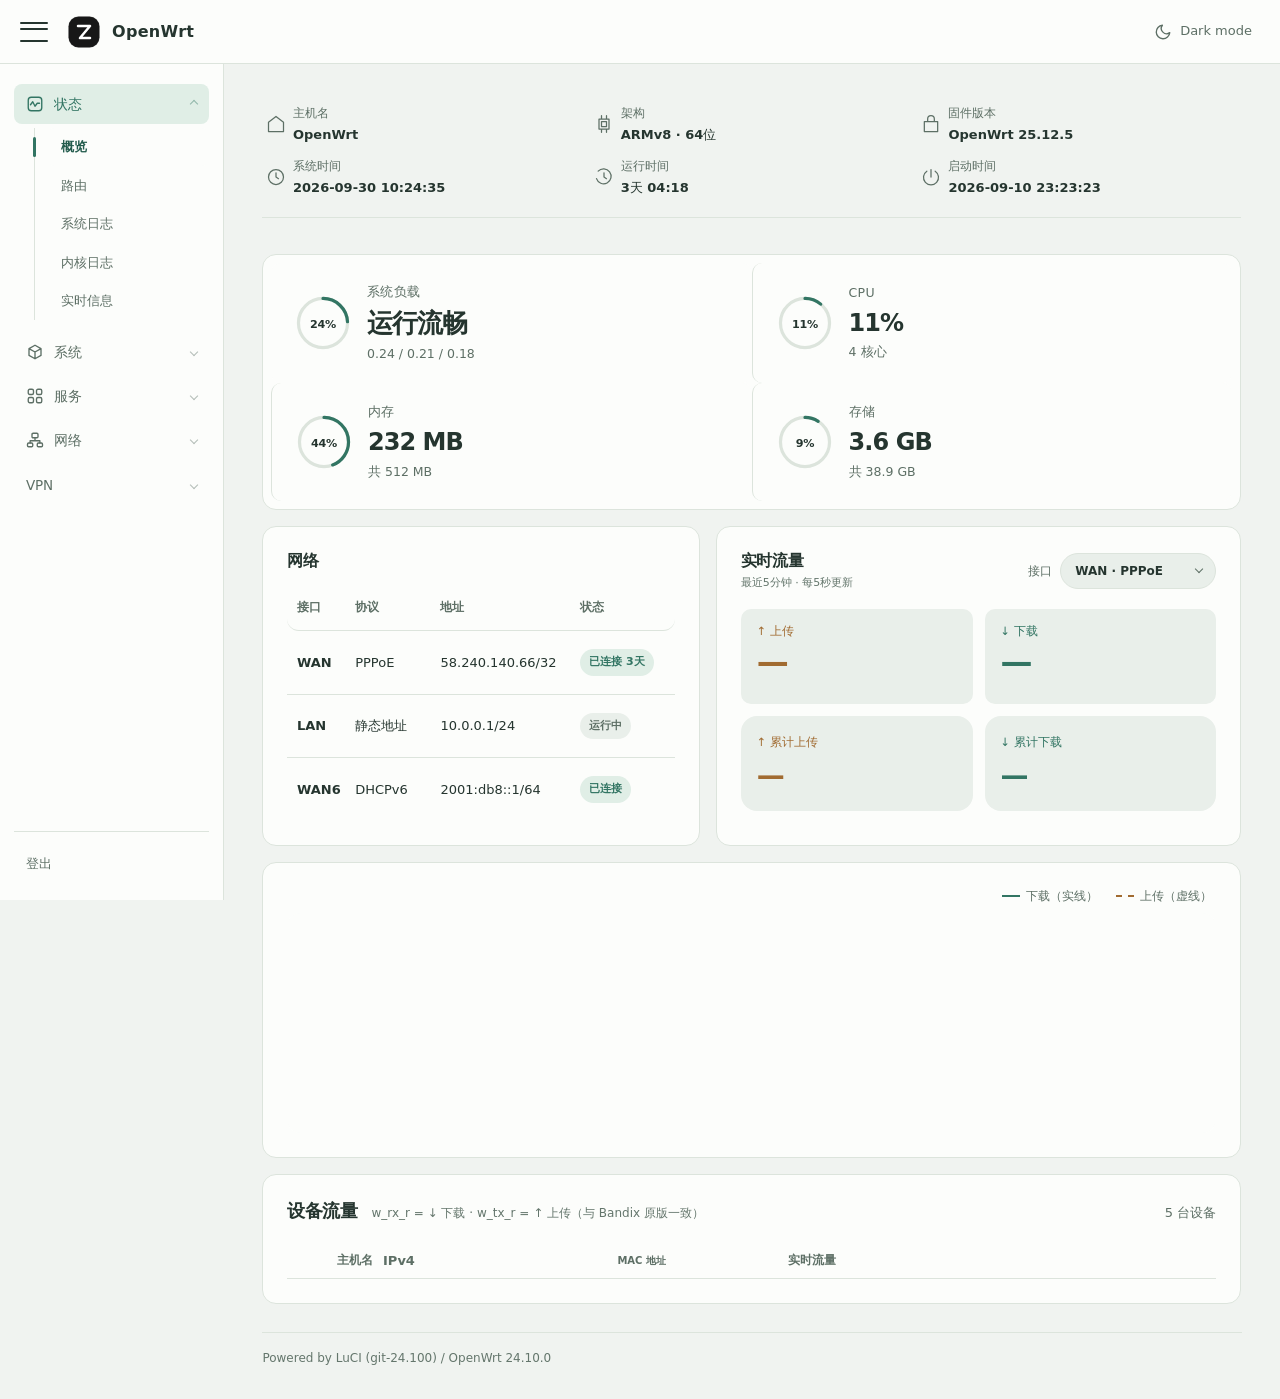
==== commit 92df4719: "Release theme 0.2.2-r3 with Mist design and device workflows" ====
--- a/dev-preview/index.html
+++ b/dev-preview/index.html
@@ -12,7 +12,7 @@
 <meta charset="utf-8">
 <meta name="viewport" content="width=device-width, initial-scale=1">
 <title>Zen Theme · dev preview</title>
-<script src="../luci-theme-zen/htdocs/luci-static/zen/appearance.js"></script>
+<script src="../luci-theme-zen/htdocs/luci-static/zen/preferences.js"></script>
 <script>
 	/* 预览专用覆盖；其余初始化直接复用正式包。 */
 	var previewTheme = new URLSearchParams(location.search).get('theme');
@@ -21,8 +21,7 @@
 </script>
 <link rel="stylesheet" href="../luci-theme-zen/htdocs/luci-static/zen/cascade.css">
 <link rel="stylesheet" href="../luci-theme-zen/htdocs/luci-static/zen/mobile.css">
-<link rel="stylesheet" href="../luci-theme-zen/htdocs/luci-static/zen/appearance.css">
-<link rel="stylesheet" href="../luci-theme-zen/htdocs/luci-static/zen/appearance-zen.css">
+<link rel="stylesheet" href="../luci-theme-zen/htdocs/luci-static/zen/theme.css">
 <link rel="stylesheet" href="../luci-theme-zen/htdocs/luci-static/zen/custom.css">
 <style>
 	/* 仅本预览使用的补充样式（设备行“今日”小字）；正式包 CSS 未改动 */
--- a/luci-theme-zen/htdocs/luci-static/zen/cascade.css
+++ b/luci-theme-zen/htdocs/luci-static/zen/cascade.css
@@ -1,6 +1,5 @@
-/* luci-theme-zen
-   Monochrome LuCI theme. Tonal surfaces, clear typography and
-   restrained feedback; selectors are LuCI. */
+/* LuCI component contracts and dashboard structure.
+   Theme colors and surface rules are defined in theme.css. */
 
 :root {
 	--bg-base: #f5f5f5;
@@ -28,6 +27,8 @@
 	--connected-bg: #dcfce7;
 	--connected-text: #166534;
 	--ul: #ea580c;
+	--total-ul: #7c3aed;
+	--total-dl: #2563eb;
 	--gauge: #2563eb;
 	--gauge-warn: #d97706;
 	--gauge-danger: #dc2626;
@@ -94,6 +95,8 @@
 	--connected-bg: #143524;
 	--connected-text: #86efac;
 	--ul: #fb923c;
+	--total-ul: #c4b5fd;
+	--total-dl: #93c5fd;
 	--gauge: #60a5fa;
 	--gauge-warn: #fbbf24;
 	--gauge-danger: #f87171;
@@ -540,7 +543,7 @@
 :root[data-theme="dark"] .theme-icon-moon,
 :root[data-darkmode="true"] .theme-icon-moon { display: none; }
 
-/* ---------- Sidebar nav（Apple HIG：填充式圆角选中态、克制 hover、150-200ms） ---------- */
+/* ---------- Sidebar navigation ---------- */
 .main-left .nav,
 .main-left ul {
 	list-style: none;
@@ -2572,7 +2575,7 @@
 .zen-dash-dev-detail {
 	grid-column: 1 / -1;
 	display: none;
-	padding: 2px 4px 10px 48px;
+	padding: 12px;
 }
 
 .zen-dash-dev-row.open .zen-dash-dev-detail { display: block; }
@@ -2653,6 +2656,8 @@
 }
 
 .zen-dash-dev-id { min-width: 0; }
+.zen-dash-dev-name-line { display: flex; align-items: center; gap: 6px; min-width: 0; }
+.zen-dash-dev-name-line .zen-dash-dev-name { min-width: 0; }
 
 .zen-dash-dev-name {
 	display: block;
@@ -2916,6 +2921,23 @@
 .zen-dash-svg .line.tx { stroke-dasharray: 5 5; }
 .zen-dash-ov-dot.down { background: transparent; border: 1.5px solid var(--text-muted); }
 .zen-dash-dev-icon { width: 36px; height: 36px; border-radius: 12px; color: var(--text); }
+.zen-dash-dev-icon[data-device-type="phone"], .zen-dash-dev-icon[data-device-type="tablet"] { color: #7c3aed; background: #ede9fe; }
+.zen-dash-dev-icon[data-device-type="unknown"] { color: #64748b; }
+.zen-dash-dev-icon[data-device-type="desktop"], .zen-dash-dev-icon[data-device-type="laptop"] { color: #2563eb; background: #dbeafe; }
+.zen-dash-dev-icon[data-device-type="nas"] { color: #0f766e; background: #ccfbf1; }
+.zen-dash-dev-icon[data-device-type="iot"] { color: #c2410c; background: #ffedd5; }
+.zen-dash-dev-icon[data-device-type="tv"], .zen-dash-dev-icon[data-device-type="router"] { color: #0369a1; background: #e0f2fe; }
+.zen-device-brand { display: flex; align-items: center; justify-content: center; width: 28px; height: 28px; border-radius: 9px; background: var(--device-brand-color); color: #fff; font-size: 15px; font-weight: 800; line-height: 1; letter-spacing: -.5px; }
+.zen-device-brand[style*="#e7b900"] { color: #171717; }
+.zen-dash-dev-model { display: block; margin-top: 3px; font-size: 11px; font-weight: 500; color: var(--text-secondary); overflow: hidden; text-overflow: ellipsis; white-space: nowrap; }
+.zen-dash-dev-model[hidden] { display: none; }
+.zen-dash-identity-edit { flex: none; margin: 0; padding: 2px 6px; font-size: 10px; line-height: 1.5; white-space: nowrap; border: 1px solid var(--line); border-radius: 6px; background: var(--bg-nested); color: var(--text-secondary); cursor: pointer; }
+.zen-dash-identity-edit:hover { color: var(--text); border-color: var(--text-secondary); }
+.zen-dash-identity-edit:focus-visible { outline: 2px solid var(--accent); outline-offset: 2px; }
+.zen-identity-form { display: grid; gap: 12px; }
+.zen-identity-form label { display: grid; gap: 6px; }
+.zen-identity-form :is(select,input) { width: 100%; min-width: 0; }
+.zen-identity-error { color: var(--ul); }
 .zen-dash-dev-row { border-radius: 12px; }
 .zen-dash-dev-row:focus-visible { outline: 2px solid var(--accent); outline-offset: 2px; }
 .zen-dash-dev-row:active { background: var(--bg-nested); }
@@ -2990,15 +3012,17 @@
 .zen-dash-dev-columns .zen-dash-dev-mac { font-family: var(--font); background: none; padding: 0; }
 .zen-dash-dev-rates { display: flex; flex-direction: column; gap: 4px; min-width: 0; }
 .zen-dash-dev-rates .zen-dash-dev-rate { text-align: left; font-size: 13px; white-space: nowrap; }
-.zen-dash-dev-detail { padding-left: 48px; }
 .zen-dash-dev-last { color: var(--text-muted); font-size: 12px; font-variant-numeric: tabular-nums; white-space: nowrap; }
-.zen-dash-dev-row > .zen-dash-dev-rate { display: grid; grid-template-columns: 12px minmax(0, 1fr); gap: 8px; font-size: 13px; min-width: 0; white-space: nowrap; }
-.zen-dash-dev-sort { display: flex; align-items: center; justify-content: space-between; gap: 6px; padding: 0; border: 0; background: transparent; color: inherit; font: inherit; cursor: pointer; text-align: left; }
-.zen-dash-dev-sort[aria-pressed="true"] { color: var(--text); }
+.zen-dash-dev-row > .zen-dash-dev-rate { display: block; text-align: left; font-size: 13px; min-width: 0; white-space: nowrap; }
+.zen-dash-dev-row > .zen-dash-dev-rate .zen-dash-dev-rate-value { text-align: inherit; }
+.zen-dash-dev-sort { display: inline-flex; align-items: center; justify-content: flex-start; gap: 6px; width: fit-content; max-width: 100%; min-height: 36px; margin-left: -8px; padding: 6px 8px; border: 0; border-radius: 8px; background: transparent; box-shadow: none; color: inherit; font: inherit; line-height: 1.3; white-space: nowrap; cursor: pointer; text-align: left; }
+.zen-dash-dev-sort:hover, .zen-dash-dev-sort[aria-pressed="true"] { color: var(--accent-strong); background: var(--accent-soft); }
+.zen-dash-dev-sort .zen-sort-arrow { flex-shrink: 0; opacity: .55; }
+.zen-dash-dev-sort[aria-pressed="true"] .zen-sort-arrow { opacity: 1; }
 .zen-dash-dev-sort:focus-visible { outline: 2px solid var(--accent); outline-offset: 4px; border-radius: 4px; }
 .zen-dash-dev-detail-grid { grid-template-columns: repeat(auto-fit, minmax(min(100%, 180px), 1fr)); }
 @container (max-width: 1120px) {
-	.zen-dash-dev-columns { display: flex; gap: 24px; }
+	.zen-dash-dev-columns { display: flex; justify-content: flex-end; flex-wrap: wrap; gap: 8px 16px; padding: 4px 12px; background: transparent; margin: 10px 0 4px; }
 	.zen-dash-dev-columns > span { display: none; }
 	.zen-dash-dev-row { grid-template-columns: 36px minmax(0, 1fr) auto 16px; gap: 6px 10px; }
 	.zen-dash-dev-icon { grid-column: 1; grid-row: 1 / 4; }
@@ -3008,11 +3032,12 @@
 	.zen-dash-dev-ip, .zen-dash-dev-mac { min-width: 0; max-width: 100%; overflow: hidden; text-overflow: ellipsis; }
 	.zen-dash-dev-upload { grid-column: 3; grid-row: 1; }
 	.zen-dash-dev-download { grid-column: 3; grid-row: 2; }
+	.zen-dash-dev-row > .zen-dash-dev-rate { text-align: right; }
 	.zen-dash-dev-chev { grid-column: 4; grid-row: 1 / 4; }
 	.zen-dash-dev-row .zen-dash-dev-conn { display: flex; grid-column: 2 / 4; grid-row: 4; }
 	.zen-dash-dev-last { grid-column: 2 / 4; grid-row: 5; white-space: normal; overflow-wrap: anywhere; }
 	.zen-dash-dev-last::before { content: attr(data-label) '：'; }
-	.zen-dash-dev-detail { grid-row: 6; padding-left: 0; }
+	.zen-dash-dev-detail { grid-row: 6; }
 }
 
 /* Uptime uses the same tonal surface; layout follows available dashboard width. */
@@ -3120,7 +3145,6 @@
 .zen-dash-device-history svg { display: block; width: 100%; height: auto; user-select: none; }
 .zen-dash-device-history text { font-size: 11px; fill: var(--text-muted); }
 .zen-dash-device-history .history-grid { stroke: var(--line-strong); stroke-dasharray: 3 4; }
-.zen-dash-history-readout { margin: 4px 0 0; color: var(--text-secondary); font-variant-numeric: tabular-nums; }
 .zen-dash-history-legend .dl .swatch, .zen-dash-history-legend .ul .swatch { width: 8px; height: 8px; border: 0; background: var(--dl); }
 .zen-dash-history-legend .ul .swatch { background: var(--ul); }
 .zen-dash-disk-dialog { max-width: min(420px, calc(100vw - 32px)); padding: 24px; border: 1px solid var(--line); border-radius: 20px; background: var(--bg-panel); color: var(--text); }
@@ -3170,8 +3194,8 @@
  .zen-dash-trend .zen-dash-chart { height: 200px; min-height: 200px; }
 }
 
-.zen-dash-traffic-stats .zen-dash-stat.total-tx .k, .zen-dash-traffic-stats .zen-dash-stat.total-tx .v { color: var(--ul); }
-.zen-dash-traffic-stats .zen-dash-stat.total-rx .k, .zen-dash-traffic-stats .zen-dash-stat.total-rx .v { color: var(--dl); }
+.zen-dash-traffic-stats .zen-dash-stat.total-tx .k, .zen-dash-traffic-stats .zen-dash-stat.total-tx .v { color: var(--total-ul); }
+.zen-dash-traffic-stats .zen-dash-stat.total-rx .k, .zen-dash-traffic-stats .zen-dash-stat.total-rx .v { color: var(--total-dl); }
 
 .zen-dash-device-history svg { height: 180px; }
 .zen-dash-device-history .history-bar.dl { fill: var(--dl); stroke: none; }
@@ -3183,8 +3207,16 @@
 .zen-share-description { margin: 0 0 20px; }
 .zen-share-grid { display: grid; grid-template-columns: repeat(2, minmax(0, 1fr)); gap: 20px; }
 .zen-share-grid[hidden], .zen-share-more[hidden] { display: none; }
-.zen-share-card { min-width: 0; padding: 22px; border-radius: 24px; background: var(--bg-nested); }
+.zen-share-card { display: flex; flex-direction: column; min-width: 0; padding: 22px; border-radius: 24px; background: var(--bg-nested); }
 .zen-share-card h4 { margin: 0 0 18px; font-size: 15px; font-weight: 650; }
+.zen-share-head { display: flex; align-items: center; justify-content: space-between; gap: 10px; flex-wrap: wrap; margin-bottom: 18px; }
+.zen-share-head h4 { margin: 0; }
+.zen-share-periods { display: flex; gap: 2px; padding: 3px; border: 1px solid var(--line); border-radius: 10px; }
+.zen-share-periods button { border: 0; background: transparent; border-radius: 7px; padding: 4px 8px; font-size: 11px; font-weight: 600; color: var(--text-secondary); cursor: pointer; white-space: nowrap; }
+.zen-share-periods button[aria-pressed="true"] { background: var(--accent); color: var(--on-accent, #fff); box-shadow: inset 0 0 0 1px var(--accent), 0 2px 5px color-mix(in srgb, var(--accent) 24%, transparent); }
+@media (hover: hover) { .zen-share-periods button:not([aria-pressed="true"]):hover { background: var(--accent-soft); color: var(--accent); } }
+.zen-share-periods button:active { box-shadow: inset 0 0 0 2px var(--accent); }
+.zen-share-periods button:focus-visible { outline: 2px solid var(--accent); outline-offset: 2px; }
 .zen-share-card.upload h4 { color: var(--ul); }
 .zen-share-card.download h4 { color: var(--dl); }
 .zen-share-content { display: grid; grid-template-columns: minmax(0, 1fr); align-items: center; gap: 20px; }
@@ -3202,15 +3234,23 @@
 .zen-share-ring [role="button"] { cursor: pointer; outline: none; }
 .zen-share-ring [role="button"]:focus-visible { stroke-width: 19; }
 .zen-share-legend { display: grid; grid-template-columns: repeat(auto-fit, minmax(min(100%, 220px), 1fr)); gap: 4px 12px; list-style: none; padding: 0; margin: 0; min-width: 0; }
-.zen-share-legend button { display: grid; grid-template-columns: 8px minmax(0, 1fr); gap: 3px 9px; width: 100%; min-height: 44px; padding: 7px 4px; border: 0; border-radius: 8px; background: transparent; color: var(--text); text-align: left; font: inherit; line-height: 1.3; cursor: pointer; }
-.zen-share-legend button:hover { background: var(--bg-card); }
-.zen-share-legend button:focus-visible { outline: 2px solid var(--gauge); outline-offset: 2px; }
+.zen-share-legend :is(button, a) { display: grid; grid-template-columns: 8px minmax(0, 1fr); gap: 3px 9px; box-sizing: border-box; width: 100%; min-height: 44px; padding: 7px 4px; border: 0; border-radius: 8px; background: transparent; color: var(--text); text-align: left; text-decoration: none; font: inherit; line-height: 1.3; cursor: pointer; }
+.zen-share-legend :is(button, a):hover { background: var(--bg-card); }
+.zen-share-legend :is(button, a):focus-visible { outline: 2px solid var(--gauge); outline-offset: 2px; }
+.zen-share-device-link:hover .zen-share-name { text-decoration: underline; text-underline-offset: 3px; }
+.zen-update-progress { margin:16px 0; padding:14px 16px; border:1px solid var(--line); border-radius:12px; background:var(--bg-card); overflow-wrap:anywhere; }
+.zen-update-progress[hidden], .zen-update-log[hidden] { display:none; }
+.zen-update-progress .zen-update-note { margin:0; }
+.zen-update-progress > button { margin-top:12px; }
+.zen-update-log { max-height:180px; max-width:100%; overflow:auto; white-space:pre-wrap; word-break:break-word; font-size:12px; margin:10px 0 0; }
+.zen-update-file > a { display:block; width:fit-content; margin-top:8px; }
 .zen-share-swatch { width: 8px; height: 8px; margin-top: 5px; border-radius: 50%; }
 .zen-share-name { font-size: 13px; overflow: hidden; text-overflow: ellipsis; white-space: nowrap; }
 .zen-share-amount { grid-column: 2; color: var(--text-secondary); font-size: 11px; font-variant-numeric: tabular-nums; }
 .zen-share-empty, .zen-share-note { color: var(--text-secondary); font-size: 12px; line-height: 1.6; }
-.zen-share-note { margin: 16px 0 0; }
-.zen-share-more { margin-top: 12px; border: 1px solid var(--line); border-radius: 999px; padding: 5px 12px; background: transparent; color: var(--text); font: inherit; font-size: 12px; cursor: pointer; }
+.zen-share-footer { display: flex; flex-direction: column; align-items: center; gap: 12px; margin-top: auto; padding-top: 16px; text-align: center; }
+.zen-share-note { margin: 0; text-align: center; }
+.zen-share-more { margin: 0; min-height: 36px; border: 1px solid var(--line); border-radius: 999px; padding: 5px 12px; background: transparent; color: var(--text); font: inherit; font-size: 12px; cursor: pointer; }
 .zen-share-help { margin-top: 18px; }
 .zen-share-help summary { cursor: pointer; }
 .zen-share-help p { margin: 8px 0; }
@@ -3234,19 +3274,22 @@
 .zen-update-note { color: var(--text-secondary); font-size: 12px; line-height: 1.6; }
 .zen-update-actions { display: flex; flex-wrap: wrap; gap: 10px; align-items: center; }
 .zen-update-actions .btn { min-height: 44px; white-space: normal; }
-.zen-version-grid { display: grid; grid-template-columns: repeat(3, minmax(0, 1fr)); gap: 10px; }
-.zen-version-item { display: flex; flex-direction: column; gap: 8px; padding: 14px; background: var(--bg-nested); min-width: 0; border-radius: var(--radius-sm); border: 1px solid var(--line); }
-.zen-version-item > span { font-size: 12px; color: var(--text-secondary); }
-.zen-version-item strong { font-size: 13px; font-weight: 600; overflow-wrap: anywhere; }
-.zen-update-results { display: grid; grid-template-columns: repeat(2, minmax(0, 1fr)); gap: 12px; margin: 18px 0; font-size: 13px; }
-.zen-update-result { padding: 16px; border: 1px solid var(--line); border-radius: var(--radius-sm); min-width: 0; overflow-wrap: anywhere; }
-.zen-update-results > .zen-update-note { grid-column: 1 / -1; }
-.zen-update-file { margin: 12px 0; }
+.zen-version-grid { display: grid; grid-template-columns: minmax(0, 1fr); border-top: 1px solid var(--line); }
+.zen-version-item { display: grid; grid-template-columns: minmax(140px, .35fr) minmax(0, 1fr); align-items: center; gap: 20px; padding: 18px 0; min-width: 0; border-bottom: 1px solid var(--line); }
+.zen-version-label { display: flex; flex-direction: column; gap: 6px; min-width: 0; }
+.zen-version-label > span { font-size: 13px; color: var(--text-secondary); }
+.zen-version-item strong { font-size: 14px; font-weight: 600; overflow-wrap: anywhere; }
+.zen-version-status { min-width: 0; }
+.zen-update-results { margin: 16px 0; font-size: 13px; }
+.zen-update-result { display: flex; flex-wrap: wrap; align-items: center; gap: 8px 16px; min-width: 0; font-size: 13px; overflow-wrap: anywhere; }
+.zen-update-result p { margin: 0; }
+.zen-update-result > .zen-update-note { flex-basis: 100%; }
+.zen-update-result .btn { min-height: 44px; }
+.zen-update-file { flex-basis: 100%; color: var(--text-secondary); font-size: 12px; }
 .zen-update-file summary { cursor: pointer; padding: 8px 0; }
 .zen-update-file code { display: block; margin-top: 8px; font-size: 11px; overflow-wrap: anywhere; white-space: normal; }
 @media (max-width: 768px) {
  .zen-updates { padding: 16px; }
  .zen-update-heading { flex-direction: column; }
- .zen-version-grid { grid-template-columns: repeat(2, minmax(0, 1fr)); }
- .zen-update-results { grid-template-columns: minmax(0, 1fr); }
-}
+ .zen-version-item { grid-template-columns: minmax(0, 1fr); gap: 10px; padding: 16px 0; }
+}
--- a/luci-theme-zen/htdocs/luci-static/zen/mobile.css
+++ b/luci-theme-zen/htdocs/luci-static/zen/mobile.css
@@ -244,5 +244,5 @@
 	.zen-dash-dev-ip, .zen-dash-dev-mac { min-width: 0; max-width: 100%; overflow: hidden; text-overflow: ellipsis; }
 	.zen-dash-dev-rates { grid-column: 3; grid-row: 1 / 4; }
 	.zen-dash-dev-chev { grid-column: 4; grid-row: 1 / 4; }
-	.zen-dash-dev-detail { grid-row: 4; padding-left: 0; }
+	.zen-dash-dev-detail { grid-row: 6; padding-left: 12px; padding-right: 12px; }
 }
--- a/luci-theme-zen/htdocs/luci-static/zen/theme.css
+++ b/luci-theme-zen/htdocs/luci-static/zen/theme.css
@@ -0,0 +1,174 @@
+/* Zen / Mist. A native LuCI theme: fog surfaces, graphite type, quiet jade.
+ * All colors and component rules are owned here, with no material library. */
+:root {
+	--bg-base: #f0f3f0; --bg-panel: #fcfdfb; --bg-nested: #e9efea; --bg-input: #f5f7f3;
+	--text: #25352f; --text-secondary: #5d6f65; --text-muted: #64766c;
+	--line: #dce4dc; --line-strong: #b9c9bd;
+	--accent: #327563; --accent-strong: #235c4d; --on-accent: #ffffff; --accent-soft: #e0eee6; --accent-press: #255e4e;
+	--danger: #a63d38; --danger-soft: #f8e8e4; --ok: #327563; --ok-soft: #e0eee6;
+	--warn: #936429; --warn-soft: #f6eddb; --info: #3e6b83; --info-soft: #e5edf1;
+	--dl: #327563; --ul: #a16b31; --total-dl: #327563; --total-ul: #a16b31;
+	--gauge: #327563; --gauge-warn: #936429; --gauge-danger: #a63d38; --status-online: #327563;
+	--connected-bg: var(--ok-soft); --connected-text: var(--ok);
+	--shadow: none; --shadow-sm: none; --shadow-glow: none;
+	--radius: 14px; --radius-sm: 8px; --body-grad: var(--bg-base); --grad-accent: var(--accent);
+	--chart-bg: var(--bg-panel); --aside-bg: var(--bg-panel); --header-bg: var(--bg-panel);
+	--nav-active-text: var(--accent-strong); --nav-active-bg: var(--accent-soft); --nav-active-border: var(--accent);
+	--nav-hover-border: var(--line); --btn-bg: var(--bg-nested); --btn-hover-text: var(--text);
+	--th-grad: var(--bg-nested); --row-even: transparent; --row-hover: var(--accent-soft);
+	--modal-mask: #15281e55; --modal-grad: var(--bg-panel); --modal-shadow: 0 20px 64px #15281e20;
+	--input-border: var(--line-strong); --input-focus-border: var(--accent); --input-focus-bg: var(--bg-panel);
+	--focus-ring: #32756330; --label-color: var(--text-secondary); --scroll-thumb: #b9c9bd;
+	--primary: var(--accent); --border: var(--line);
+}
+:root[data-theme="dark"] {
+	--bg-base: #131c18; --bg-panel: #1c2721; --bg-nested: #24322a; --bg-input: #18221c;
+	--text: #e7eee6; --text-secondary: #b2c2b5; --text-muted: #a2b5a7;
+	--line: #33463a; --line-strong: #526a58;
+	--accent: #a0d4b4; --accent-strong: #bce4cb; --on-accent: #15271d; --accent-soft: #2b4234; --accent-press: #bce4cb;
+	--danger: #f0b1a5; --danger-soft: #462b28; --ok: #a0d4b4; --ok-soft: #2b4234;
+	--warn: #e0bd80; --warn-soft: #423a27; --info: #a8c7d4; --info-soft: #2b3d45;
+	--dl: #a0d4b4; --ul: #e0bd80; --total-dl: #a0d4b4; --total-ul: #e0bd80;
+	--gauge: #a0d4b4; --gauge-warn: #e0bd80; --gauge-danger: #f0b1a5; --status-online: #a0d4b4;
+	--focus-ring: #a0d4b43d; --modal-mask: #07110bc0; --modal-shadow: 0 20px 64px #020a0570; --scroll-thumb: #526a58;
+}
+body { background: var(--bg-base); color: var(--text); }
+body > header { background: var(--bg-panel); border-bottom: 1px solid var(--line); backdrop-filter: none; -webkit-backdrop-filter: none; }
+.main-left { background: var(--bg-panel); backdrop-filter: none; -webkit-backdrop-filter: none; }
+.zen-dash-panel, .cbi-section, .panel, .zen-login-card, .zen-updates { background: var(--bg-panel); border: 1px solid var(--line); box-shadow: none; border-radius: var(--radius); }
+.zen-dash-card { background: var(--bg-panel); border: 0; box-shadow: none; border-radius: 10px; }
+.zen-dash-gauges { padding: 8px; border: 1px solid var(--line); background: var(--bg-panel); border-radius: var(--radius); gap: 0; }
+.zen-dash-gauges .zen-dash-card + .zen-dash-card { border-left: 1px solid var(--line); }
+.zen-dash-gauges .zen-dash-card { padding: 20px; }
+.zen-dash-ring .track { stroke: var(--bg-nested); }
+.zen-dash-panel h3 { color: var(--text); }
+.zen-dash-stat, .zen-share-card { background: var(--bg-nested); border: 0; box-shadow: none; border-radius: 10px; }
+.zen-dash-network-table thead th, .zen-dash-dev-columns { background: transparent; }
+.zen-dash-network-table thead th { border-bottom: 1px solid var(--line); }
+.zen-dash-devices .zen-dash-dev-icon[data-device-type] { color: var(--accent-strong); background: var(--accent-soft); border-radius: 9px; }
+.zen-dash-devices .zen-device-brand { background: var(--accent); color: var(--on-accent); }
+.zen-dash-strip { padding: 12px 4px 20px; border-bottom: 1px solid var(--line); margin-bottom: 20px; }
+.zen-dash-strip strong { font-weight: 550; }
+.zen-dash-label, .zen-dash-dev-count { color: var(--text-secondary); }
+.zen-dash-value { letter-spacing: -.04em; }
+.zen-dash-chart { background: var(--bg-panel); border: 0; border-radius: var(--radius); }
+.zen-tf-sum-item, .zen-tf-detail, .zen-notify-rule, .zen-rt-summary > div { background: var(--bg-nested); border-color: var(--line); border-radius: 10px; box-shadow: none; }
+.zen-traffic-page > .zen-tf-summary { border: 0; background: transparent; padding: 0; }
+.zen-traffic-page .zen-history-tip { background: var(--bg-panel); }
+input, select, textarea, .cbi-dropdown:not(.btn):not(.cbi-button) { background: var(--bg-input); color: var(--text); border-color: var(--input-border); border-radius: 8px; }
+.btn, .cbi-button, input[type="submit"], input[type="button"] { border-radius: 8px; }
+.cbi-button-save, .cbi-button-apply, .cbi-button-positive, .zen-login-submit, .zen-traffic-page .important { background: var(--accent); color: var(--on-accent); border-color: var(--accent); }
+.cbi-button-remove, .cbi-button-negative, .cbi-input-remove, .btn.danger { color: var(--danger); background: var(--danger-soft); border-color: var(--danger-soft); }
+.zen-login-card { border-radius: 18px; }
+.zen-login-card .cbi-section { border: 0; background: transparent; padding: 0; }
+.zen-login-card .zen-login-submit { border-radius: 9px; }
+.zen-login-mark { color: var(--on-accent); background: var(--accent); }
+.zen-login-theme, .zen-login-reveal, .theme-toggle, .zen-settings-link { border-radius: 8px; }
+.zen-header-actions { display: flex; align-items: center; gap: 8px; flex-shrink: 0; }
+.zen-appearance-trigger { display: inline-flex; align-items: center; gap: 8px; min-height: 44px; padding: 8px 12px; color: var(--text-secondary); }
+.zen-appearance-trigger svg { flex-shrink: 0; }
+body > header .brand { min-width: 0; }
+body > header .zen-mode-toggle, .zen-login-topbar .zen-mode-toggle { width: auto; min-height: 44px; padding: 8px 12px; border: 0; background: transparent; color: var(--text-secondary); }
+.zen-appearance-trigger:hover, .zen-mode-toggle:hover { background: var(--bg-nested); color: var(--text); }
+.zen-mode-toggle:focus-visible, .zen-settings-link:focus-visible { outline: 2px solid var(--accent); outline-offset: 2px; }
+
+/* Settings use a compact control column beside a preview of the same theme. */
+.zen-settings-page { max-width: 1160px; margin: 0 auto; }
+.zen-settings-page > h2 { padding: 0; margin: 0 0 24px; border: 0; font-size: 28px; font-weight: 600; letter-spacing: -.04em; }
+.zen-settings-tabs { display: flex; gap: 24px; margin-bottom: 28px; border-bottom: 1px solid var(--line); }
+.zen-settings-tabs button { padding: 12px 2px 14px; border: 0; border-bottom: 2px solid transparent; background: transparent; color: var(--text-secondary); font: inherit; font-weight: 550; cursor: pointer; min-height: 44px; }
+.zen-settings-tabs button[aria-selected="true"] { color: var(--accent-strong); border-bottom-color: var(--accent); }
+.zen-settings-tabs button:focus-visible { outline: 2px solid var(--accent); outline-offset: 4px; }
+.zen-settings-panel { min-width: 0; }
+.zen-settings-panel[hidden] { display: none !important; }
+.zen-preferences { padding: 32px; border: 1px solid var(--line); border-radius: 16px; background: var(--bg-panel); }
+.zen-pref-intro { position: static; display: block; height: auto; margin: 0 0 32px; padding: 0; background: transparent; border: 0; backdrop-filter: none; box-shadow: none; color: var(--text); }
+.zen-pref-eyebrow { display: block; font-size: 12px; font-weight: 600; color: var(--accent-strong); margin-bottom: 10px; }
+.zen-pref-intro h2 { padding: 0; border: 0; margin: 0 0 10px; font-size: clamp(24px, 2.4vw, 32px); line-height: 1.3; font-weight: 600; letter-spacing: -.04em; }
+.zen-pref-intro p { margin: 0; color: var(--text-secondary); font-size: 13px; }
+.zen-pref-grid { display: grid; grid-template-columns: minmax(0, 1.4fr) minmax(0, 1fr); gap: 40px; align-items: start; }
+.zen-pref-controls { display: grid; gap: 32px; min-width: 0; }
+.zen-pref-field { min-width: 0; padding: 0; margin: 0; border: 0; background: none; box-shadow: none; }
+.zen-pref-field legend { padding: 0; margin-bottom: 12px; font-size: 13px; font-weight: 600; color: var(--text); }
+.zen-pref-options { display: grid; gap: 8px; }
+.zen-pref-mode { grid-template-columns: repeat(3, minmax(0, 1fr)); }
+.zen-pref-choice { display: flex; align-items: center; gap: 12px; width: 100%; min-width: 0; min-height: 48px; padding: 14px; border: 1px solid var(--line); border-radius: 9px; color: var(--text-secondary); background: var(--bg-panel); font: inherit; text-align: left; cursor: pointer; transition: background .16s, border-color .16s; }
+.zen-pref-choice[aria-pressed="true"] { background: var(--accent-soft); color: var(--accent-strong); border-color: var(--accent); }
+.zen-pref-choice:hover { border-color: var(--accent); }
+.zen-pref-layout .zen-pref-choice { justify-content: flex-start; }
+.zen-pref-choice:active { transform: translateY(1px); }
+.zen-pref-choice:focus-visible, .zen-pref-retry:focus-visible, .zen-pref-close:focus-visible { outline: 2px solid var(--accent); outline-offset: 3px; }
+.zen-pref-choice strong { display: block; font-size: 13px; font-weight: 550; line-height: 1.4; }
+.zen-pref-choice small { display: block; margin-top: 5px; color: var(--text-secondary); font-size: 12px; line-height: 1.5; }
+.zen-pref-mark { display: block; flex: 0 0 15px; height: 15px; border: 1px solid var(--line-strong); border-radius: 50%; }
+.zen-pref-choice[aria-pressed="true"] .zen-pref-mark { border: 4px solid var(--accent); background: var(--bg-panel); }
+.zen-pref-mode .zen-pref-choice { justify-content: center; padding-inline: 8px; gap: 7px; }
+.zen-pref-mode .zen-pref-mark { display: none; }
+.zen-pref-preview { min-width: 0; padding: 24px; background: var(--bg-nested); border-radius: 12px; }
+.zen-pref-canvas { display: grid; grid-template-columns: 32px minmax(0, 1fr); height: 200px; margin-bottom: 24px; overflow: hidden; border: 1px solid var(--line-strong); border-radius: 8px; background: var(--bg-panel); }
+.zen-pref-mini-rail { display: grid; grid-auto-rows: 15px; gap: 16px; align-content: start; padding: 18px 8px; border-right: 1px solid var(--line); }
+.zen-pref-mini-rail i { display: block; border: 1px solid var(--line-strong); border-radius: 3px; }
+.zen-pref-mini-rail i:first-child { background: var(--accent); border-color: var(--accent); }
+.zen-pref-mini-content { display: flex; flex-direction: column; align-items: flex-start; min-width: 0; padding: 20px 14px 16px; }
+.zen-pref-mini-content b { font-size: 12px; font-weight: 600; }
+.zen-pref-mini-status { margin-top: 8px; font-size: 10px; color: var(--accent-strong); }
+.zen-pref-mini-status::before { content: ''; display: inline-block; width: 5px; height: 5px; margin-right: 5px; border-radius: 50%; background: var(--accent); }
+.zen-pref-mini-chart { display: flex; align-items: end; gap: 5px; width: 100%; flex: 1; min-height: 0; margin-top: 20px; border-bottom: 1px solid var(--line); }
+.zen-pref-mini-chart i { flex: 1; background: var(--accent); opacity: .65; border-radius: 2px 2px 0 0; }
+.zen-pref-preview > strong { font-size: 14px; font-weight: 600; }
+.zen-pref-preview > p { margin: 8px 0 0; font-size: 12px; color: var(--text-secondary); line-height: 1.6; }
+.zen-pref-footer { position: static; display: flex; flex-wrap: wrap; align-items: center; gap: 12px; padding: 20px 0 0; margin: 32px 0 0; border: 0; border-top: 1px solid var(--line); background: transparent; font-size: 12px; }
+.zen-pref-save-note { margin: 0; color: var(--text-secondary); }
+.zen-pref-save-note.is-error { color: var(--danger); }
+.zen-pref-retry { padding: 6px 10px; border: 1px solid var(--line-strong); border-radius: 6px; background: transparent; color: var(--text); cursor: pointer; font: inherit; }
+.zen-pref-retry[hidden] { display: none; }
+.zen-preferences-dialog { width: min(900px, calc(100% - 32px)); max-width: 900px; max-height: calc(100dvh - 32px); padding: 0; border: 1px solid var(--line); border-radius: 16px; background: var(--bg-panel); color: var(--text); box-shadow: var(--modal-shadow); overflow: auto; }
+.zen-preferences-dialog .zen-preferences { border: 0; padding-top: 40px; }
+.zen-preferences-dialog::backdrop { background: var(--modal-mask); }
+.zen-pref-close { position: absolute; top: 12px; right: 12px; width: 44px; height: 44px; padding: 0; border: 0; border-radius: 8px; background: transparent; color: var(--text-secondary); font: 26px/1 var(--font); cursor: pointer; }
+.zen-pref-close:hover { background: var(--bg-nested); color: var(--text); }
+
+/* The same menu tree moves into the top bar when that layout is selected. */
+@media (min-width: 769px) {
+	:root[data-layout="top"] .main { display: block; }
+	:root[data-layout="top"] body:not(.zen-login-page) > header .showSide { display: none; }
+	:root[data-layout="top"] .main-left, :root[data-layout="top"] body.sidebar-collapsed .main-left { position: static; width: auto; height: auto; min-width: 0; flex: 1; margin: 0; padding: 0; border: 0; display: flex; flex-direction: row; align-items: center; gap: 8px; overflow: visible; pointer-events: auto; transition: none; box-shadow: none; background: transparent; }
+	:root[data-layout="top"] .main-left .nav { display: flex; flex: 1; align-items: center; justify-content: center; gap: 4px; overflow: visible; padding: 0; }
+	:root[data-layout="top"] .nav > li { position: relative; flex: 0 0 auto; }
+	:root[data-layout="top"] .nav > li > a { margin: 0; gap: 8px; }
+	:root[data-layout="top"] .main-left .slide-menu { display: none; position: absolute; top: calc(100% + 8px); left: 0; min-width: 220px; max-width: calc(100vw - 48px); max-height: calc(100dvh - var(--header-h) - 32px); overflow: auto; margin: 0; padding: 8px; background: var(--bg-panel); border: 1px solid var(--line); border-radius: 10px; box-shadow: var(--modal-shadow); }
+	:root[data-layout="top"] .main-left .zen-menu-open > .slide-menu { display: block; }
+	:root[data-layout="top"] .slide-menu a { display: flex; align-items: center; min-height: 44px; }
+	:root[data-layout="top"] .slide-menu a::before { display: none; }
+	:root[data-layout="top"] .sidebar-footer { width: auto; margin: 0; padding: 0; border: 0; }
+	:root[data-layout="top"] .sidebar-footer .logout { padding: 8px; min-height: 44px; white-space: nowrap; }
+	:root[data-layout="top"] body > header .brand { max-width: 150px; }
+	:root[data-layout="top"] #maincontent, :root[data-layout="top"] #maincontent > .container { max-width: none; }
+}
+@media (min-width: 769px) and (max-width: 1200px) {
+	:root[data-layout="top"] .zen-header-actions :is(.zen-mode-toggle, .zen-appearance-trigger) { width: 44px; padding: 0; justify-content: center; }
+	:root[data-layout="top"] .zen-header-actions :is(.zen-mode-label, .zen-appearance-label) { display: none; }
+}
+@media (min-width: 769px) and (max-width: 1000px) {
+	:root[data-layout="top"] .nav > li > a { padding: 8px; min-width: 44px; justify-content: center; }
+	:root[data-layout="top"] .nav > li > a .zen-menu-label { display: none; }
+}
+@media (max-width: 768px) {
+	body > header .container { gap: 8px; }
+	.zen-header-actions .zen-mode-toggle, .zen-header-actions .zen-appearance-trigger, .zen-login-topbar .zen-mode-toggle, .zen-login-topbar .zen-appearance-trigger { width: 44px; height: 44px; padding: 0; justify-content: center; }
+	.zen-mode-label, .zen-appearance-label { display: none; }
+	.zen-settings-page > h2 { font-size: 24px; }
+	.zen-settings-tabs { gap: 24px; margin-bottom: 20px; }
+	.zen-preferences { padding: 22px 18px; }
+	.zen-pref-intro { margin-bottom: 28px; }
+	.zen-pref-grid { grid-template-columns: minmax(0, 1fr); gap: 28px; }
+	.zen-pref-preview { display: grid; grid-template-columns: minmax(0, 1fr); padding: 20px; }
+	.zen-pref-canvas { height: 170px; margin-bottom: 16px; }
+	.zen-pref-footer { margin-top: 24px; }
+	.zen-pref-mode .zen-pref-choice { padding-inline: 5px; }
+	.zen-pref-choice strong { font-size: 12px; }
+	.zen-dash-gauges .zen-dash-card + .zen-dash-card { border-left: 0; border-top: 1px solid var(--line); }
+	input, select, textarea { font-size: 16px; }
+}
+@media (prefers-reduced-motion: reduce) { .zen-pref-choice { transition: none; } .zen-pref-choice:active { transform: none; } }
+@media (forced-colors: active) { .zen-pref-choice[aria-pressed="true"] { outline: 2px solid Highlight; } }
--- a/luci-theme-zen/htdocs/luci-static/zen/custom.css
+++ b/luci-theme-zen/htdocs/luci-static/zen/custom.css
@@ -1,2 +1,208 @@
-/* luci-theme-zen overrides.
-   Drop extra rules here; this file is loaded after cascade.css / mobile.css. */
+/* Zen console: navigation, device workflow and shared modal surfaces.
+ * Uses the existing appearance tokens; every saved palette remains usable. */
+:root { --zen-rail-width: 76px; --zen-drawer-width: 540px; }
+.showSide { min-width: 44px; min-height: 44px; }
+.main-left .nav > li > a { border-radius: 10px; min-height: 44px; }
+.main-left .slide-menu a { border-radius: 8px; }
+.main-left .nav > li > a > svg { width: 20px; height: 20px; }
+.main-left .zen-menu-label { font-weight: 550; }
+.main-left .nav { scrollbar-width: thin; }
+.main-left a { outline-offset: -2px; }
+
+@media (min-width: 769px) {
+	:root:not([data-layout="top"]) .main-left {
+		position: sticky; top: var(--header-h); margin: 0; border-radius: 0;
+		height: calc(100dvh - var(--header-h)); padding: 20px 14px 14px;
+		width: var(--sidebar-w); border-right: 1px solid var(--line); box-shadow: none;
+	}
+	:root:not([data-layout="top"]) body.sidebar-collapsed .main-left {
+		width: var(--zen-rail-width); padding: 20px 12px 14px; margin: 0;
+		pointer-events: auto; overflow: visible; border-right: 1px solid var(--line);
+	}
+	:root:not([data-layout="top"]) body.sidebar-collapsed .main-left .nav { overflow: visible; }
+	:root:not([data-layout="top"]) body.sidebar-collapsed .nav > li > a {
+		position: relative; padding: 0; justify-content: center; min-height: 48px; margin-bottom: 8px;
+	}
+	:root:not([data-layout="top"]) body.sidebar-collapsed .nav > li > a > .zen-menu-label {
+		position: absolute; width: 1px; height: 1px; padding: 0; overflow: hidden;
+		clip-path: inset(50%); white-space: nowrap;
+	}
+	:root:not([data-layout="top"]) body.sidebar-collapsed .nav > li > .menu::after { display: none; }
+	:root:not([data-layout="top"]) body.sidebar-collapsed .nav > li > a:is(:hover, :focus-visible)::before {
+		content: attr(data-title); position: absolute; left: calc(100% + 16px); z-index: 1;
+		background: var(--text); color: var(--bg-panel); padding: 8px 12px; border-radius: 6px;
+		font-size: 13px; white-space: nowrap; pointer-events: none;
+	}
+	:root:not([data-layout="top"]) body.sidebar-collapsed .nav > li.zen-menu-open > a::before { display: none; }
+	:root:not([data-layout="top"]) body.sidebar-collapsed .nav > li > .slide-menu {
+		display: none; position: fixed; left: calc(var(--zen-rail-width) + 8px); width: 248px;
+		margin: 0; padding: 10px; max-height: calc(100dvh - var(--header-h) - 32px); overflow-y: auto;
+		border: 1px solid var(--line); border-radius: 12px; background: var(--bg-panel);
+		box-shadow: 0 16px 40px color-mix(in srgb, var(--text) 12%, transparent);
+	}
+	:root:not([data-layout="top"]) body.sidebar-collapsed .nav > li.zen-menu-open > .slide-menu { display: block; }
+	:root:not([data-layout="top"]) body.sidebar-collapsed .nav > li > .slide-menu > li > a { min-height: 44px; display: flex; align-items: center; padding: 10px 12px; }
+	:root:not([data-layout="top"]) body.sidebar-collapsed .slide-menu a::before { display: none; }
+	:root:not([data-layout="top"]) body.sidebar-collapsed .sidebar-footer { padding: 12px 0 0; }
+	:root:not([data-layout="top"]) body.sidebar-collapsed .sidebar-footer .logout { font-size: 0; padding: 0; min-height: 44px; justify-content: center; }
+	:root:not([data-layout="top"]) body.sidebar-collapsed .sidebar-footer .logout::before { font-size: 20px; content: '↪'; }
+	.main-right { padding: 28px clamp(20px, 3vw, 48px) 32px; }
+	#maincontent, #maincontent > .container { max-width: 1440px; margin-inline: auto; }
+}
+
+/* One reading scale for dashboard data, actions and quieter metadata. */
+.zen-dash-panel { border-radius: 14px; }
+.zen-dash-panel h3 { font-weight: 650; letter-spacing: -.02em; }
+.zen-dash-devices { padding: 24px; --zen-dev-columns: 28px 36px minmax(130px, 1.4fr) minmax(100px, .9fr) minmax(145px, 1fr) minmax(80px, .7fr) minmax(95px, .8fr) minmax(95px, .8fr) minmax(145px, 1fr) 18px; }
+.zen-dash-dev-head { margin-bottom: 20px; }
+.zen-dash-dev-head h3 { font-size: 18px; }
+.zen-dash-dev-count { background: transparent; padding: 0; color: var(--text-secondary); font-weight: 500; }
+.zen-device-toolbar { display: grid; grid-template-columns: minmax(0, 1fr) auto; gap: 12px; margin-bottom: 16px; }
+.zen-device-toolbar :is(input, select) { margin: 0; min-width: 0; width: 100%; min-height: 44px; border: 1px solid var(--line); border-radius: 9px; font: inherit; color: var(--text); background: var(--bg-panel); }
+.zen-device-toolbar input { max-width: 480px; padding-inline: 14px; }
+.zen-device-toolbar select { max-width: 200px; padding: 8px 32px 8px 12px; }
+.zen-device-bulkbar { display: flex; align-items: center; flex-wrap: wrap; gap: 8px 20px; padding: 10px 12px; background: var(--bg-nested); border-radius: 9px; font-size: 12px; color: var(--text-secondary); }
+.zen-device-bulkbar.has-selection { background: var(--accent-soft); color: var(--text); }
+.zen-select-all { display: inline-flex; align-items: center; gap: 10px; min-height: 36px; margin: 0; cursor: pointer; }
+.zen-select-all input, .zen-device-check input { width: 17px; height: 17px; margin: 0; cursor: pointer; accent-color: var(--accent); }
+.zen-bulk-actions { display: flex; flex-wrap: wrap; align-items: center; gap: 8px; margin-left: auto; }
+.zen-bulk-actions .cbi-button { margin: 0; border-radius: 7px; min-height: 36px; padding: 6px 12px; font-size: 12px; }
+.zen-selection-clear { border: 0; padding: 8px 4px; color: var(--text-secondary); background: transparent; font: inherit; cursor: pointer; }
+.zen-selection-clear:hover { color: var(--accent); }
+.zen-dash-dev-columns { background: transparent; border-radius: 0; border-bottom: 1px solid var(--line); margin: 18px 0 0; padding-block: 8px; }
+.zen-device-check { display: grid; place-items: center; width: 28px; min-height: 44px; cursor: pointer; }
+.zen-dash-dev-row { min-height: 84px; position: relative; }
+.zen-dash-dev-row.selected { background: var(--accent-soft); }
+.zen-dash-dev-row.open { box-shadow: inset 3px 0 var(--accent); background: var(--accent-soft); }
+.zen-dash-dev-name-line { flex-wrap: wrap; gap: 4px 8px; }
+.zen-dash-dev-name { font-size: 14px; font-weight: 650; }
+.zen-dash-dev-rate-value { font-variant-numeric: tabular-nums; font-weight: 600; }
+.zen-dash-identity-edit { border: 0; background: transparent; padding: 4px 0; color: var(--text-secondary); }
+.zen-dash-identity-edit:hover { color: var(--accent); text-decoration: underline; }
+.zen-dash-dev-row .zen-dash-identity-edit { display: none; }
+.zen-dash-dev-mac { padding: 0; background: transparent; border-radius: 0; }
+.zen-device-empty { padding: 32px 16px; text-align: center; color: var(--text-secondary); }
+.zen-device-feedback { margin: 12px 0; padding: 12px; border-radius: 8px; background: var(--accent-soft); color: var(--text); }
+.zen-device-bulkbar [hidden], .zen-device-feedback[hidden], .zen-device-empty[hidden] { display: none; }
+
+@container (max-width: 1200px) {
+	.zen-dash-dev-columns { display: flex; justify-content: flex-end; flex-wrap: wrap; gap: 8px 16px; }
+	.zen-dash-dev-columns > span { display: none; }
+	.zen-dash-dev-row { grid-template-columns: 28px 36px minmax(0, 1fr) auto 16px; gap: 6px 10px; padding: 18px 8px; }
+	.zen-dash-dev-row > .zen-device-check { grid-column: 1; grid-row: 1 / 4; }
+	.zen-dash-dev-icon { grid-column: 2; grid-row: 1 / 4; }
+	.zen-dash-dev-id { grid-column: 3; grid-row: 1; }
+	.zen-dash-dev-ip { grid-column: 3; grid-row: 2; }
+	.zen-dash-dev-mac { grid-column: 3; grid-row: 3; }
+	.zen-dash-dev-upload { grid-column: 4; grid-row: 1; }
+	.zen-dash-dev-download { grid-column: 4; grid-row: 2; }
+	.zen-dash-dev-chev { grid-column: 5; grid-row: 1 / 4; }
+	.zen-dash-dev-row .zen-dash-dev-conn { display: flex; grid-column: 3 / 5; grid-row: 4; }
+	.zen-dash-dev-row > .zen-dash-dev-last { grid-column: 3 / 5; grid-row: 5; white-space: normal; overflow-wrap: anywhere; }
+	.zen-dash-dev-last::before { content: attr(data-label) '：'; }
+	.zen-dash-dev-row > .zen-dash-dev-rate { text-align: right; }
+}
+@container (min-width: 760px) and (max-width: 1200px) {
+	.zen-dash-dev-columns, .zen-dash-dev-row { display: grid; grid-template-columns: 28px 36px minmax(110px, 1.4fr) minmax(100px, 1fr) minmax(70px, .7fr) minmax(80px, .8fr) minmax(80px, .8fr) 18px; gap: 10px; padding-inline: 12px; }
+	.zen-dash-dev-row > * { grid-column: auto; grid-row: auto; }
+	.zen-dash-dev-row > .zen-device-check { grid-column: auto; grid-row: auto; }
+	.zen-dash-dev-columns > span { display: block; }
+	.zen-dash-dev-columns > * { grid-column: auto; grid-row: auto; }
+	.zen-dash-dev-row .zen-dash-dev-conn { grid-column: auto; grid-row: auto; }
+	.zen-dash-dev-columns > span:nth-child(5), .zen-dash-dev-columns > span:nth-child(9),
+	.zen-dash-dev-row > .zen-dash-dev-mac, .zen-dash-dev-row > .zen-dash-dev-last { display: none; }
+	.zen-dash-dev-row > .zen-dash-dev-rate { text-align: left; }
+	.zen-dash-dev-row { min-height: 76px; padding-block: 14px; }
+}
+
+/* Detail drawer: a fixed heading and footer frame one scrolling content area. */
+body.zen-drawer-active { overflow: hidden; }
+dialog.zen-device-drawer {
+	position: fixed; inset: 0 0 0 auto; margin: 0; padding: 0; width: min(var(--zen-drawer-width), 100%);
+	max-width: 100%; height: 100dvh; max-height: 100dvh; border: 0; border-left: 1px solid var(--line);
+	border-radius: 0; color: var(--text); background: var(--bg-panel);
+	box-shadow: -12px 0 48px color-mix(in srgb, var(--text) 10%, transparent);
+}
+dialog.zen-device-drawer[open] { display: flex; flex-direction: column; animation: zen-drawer-in .22s ease-out; }
+dialog.zen-device-drawer::backdrop { background: color-mix(in srgb, var(--text) 26%, transparent); }
+.zen-drawer-heading { display: flex; justify-content: space-between; align-items: flex-start; gap: 16px; padding: 24px; border-bottom: 1px solid var(--line); flex-shrink: 0; }
+.zen-drawer-heading > div { min-width: 0; }
+.zen-drawer-eyebrow { margin: 0 0 6px; color: var(--text-secondary); font-size: 12px; font-weight: 500; }
+.zen-drawer-heading h2 { margin: 0; padding: 0; border: 0; font-size: 24px; line-height: 1.3; letter-spacing: -.03em; overflow-wrap: anywhere; }
+.zen-drawer-subtitle { margin: 8px 0 0; font-family: var(--mono); font-size: 12px; color: var(--text-secondary); overflow-wrap: anywhere; }
+.zen-drawer-close { display: grid; place-items: center; flex-shrink: 0; width: 44px; height: 44px; margin: -8px -8px 0 0; padding: 0; border: 0; border-radius: 8px; color: var(--text-secondary); background: transparent; font: 28px/1 var(--font); cursor: pointer; }
+.zen-drawer-close:hover { background: var(--bg-nested); color: var(--text); }
+.zen-drawer-body { padding: 24px; overflow: auto; overscroll-behavior: contain; flex: 1; min-height: 0; }
+.zen-drawer-footer { display: flex; gap: 12px; justify-content: flex-end; padding: 16px 24px max(16px, env(safe-area-inset-bottom)); border-top: 1px solid var(--line); flex-shrink: 0; }
+.zen-drawer-footer .cbi-button { border-radius: 8px; margin: 0; min-height: 44px; display: inline-flex; justify-content: center; align-items: center; }
+.zen-device-drawer .zen-dash-dev-detail { display: block; padding: 0; border: 0; margin: 24px 0 0; background: transparent; }
+.zen-device-drawer .zen-dash-dev-detail-grid { grid-template-columns: minmax(0, 1fr); gap: 0; background: var(--bg-nested); padding: 0 16px; border-radius: 10px; }
+.zen-device-drawer .zen-dash-dev-detail-grid > div { padding: 14px 0; }
+.zen-device-drawer .zen-dash-dev-detail-grid > div + div { border-top: 1px solid var(--line); }
+.zen-device-drawer .zen-dash-dev-detail-grid .k { font-size: 12px; margin-bottom: 6px; }
+.zen-device-drawer .zen-dash-dev-detail-grid .v { font-size: 14px; font-weight: 550; font-variant-numeric: tabular-nums; }
+.zen-device-live { display: grid; grid-template-columns: repeat(2, minmax(0, 1fr)); gap: 12px; }
+.zen-device-live > div { min-width: 0; background: var(--bg-nested); padding: 18px 14px; border-radius: 10px; }
+.zen-device-live span { display: block; color: var(--text-secondary); font-size: 12px; margin-bottom: 8px; }
+.zen-device-live strong { font-size: clamp(18px, 4vw, 24px); letter-spacing: -.02em; font-variant-numeric: tabular-nums; }
+.zen-device-live .ul { color: var(--ul); }
+.zen-device-live .dl { color: var(--dl); }
+.zen-device-facts { margin: 20px 0 0; }
+.zen-device-facts > div { display: grid; grid-template-columns: 100px minmax(0, 1fr); gap: 16px; padding: 12px 0; border-bottom: 1px solid var(--line); }
+.zen-device-facts dt { font-size: 13px; color: var(--text-secondary); }
+.zen-device-facts dd { margin: 0; font-size: 13px; overflow-wrap: anywhere; font-variant-numeric: tabular-nums; }
+.zen-device-drawer :focus-visible, .zen-device-toolbar :focus-visible, .zen-device-bulkbar :focus-visible { outline: 2px solid var(--accent); outline-offset: 3px; }
+
+/* LuCI modals keep their original handlers and get consistent readable spacing. */
+#modal_overlay > .modal { max-height: calc(100dvh - 48px); overflow: auto; margin: 24px auto; border-radius: 14px; }
+.modal > h4:first-child, .modal > .modal-title { padding: 20px 24px; font-size: 20px; letter-spacing: -.02em; }
+.modal > .right, .modal > .button-row { display: flex; justify-content: flex-end; flex-wrap: wrap; gap: 10px; padding: 16px 24px; border-top: 1px solid var(--line); }
+.modal .cbi-button { border-radius: 8px; min-height: 40px; }
+.zen-identity-form { gap: 18px; }
+.zen-identity-form label { font-size: 13px; font-weight: 550; gap: 8px; }
+.zen-identity-form :is(select, input) { min-height: 44px; border: 1px solid var(--line); border-radius: 8px; }
+.zen-batch-device-list { list-style: none; padding: 0; max-height: 220px; overflow-y: auto; background: var(--bg-nested); border-radius: 8px; }
+.zen-batch-device-list li { display: flex; justify-content: space-between; flex-wrap: wrap; gap: 4px 12px; padding: 12px 16px; border-bottom: 1px solid var(--line); }
+.zen-batch-device-list li:last-child { border-bottom: 0; }
+.zen-batch-device-list span { font: 12px var(--mono); color: var(--text-secondary); }
+.zen-identity-error { color: var(--danger); }
+@keyframes zen-drawer-in { from { transform: translateX(32px); opacity: .5; } to { transform: translateX(0); opacity: 1; } }
+
+@media (max-width: 768px) {
+	.main-left { width: min(300px, 84vw); padding: 20px 16px; height: calc(100dvh - var(--header-h)); background: var(--bg-panel); }
+	.main-left .nav { overflow-y: auto; }
+	.main-left .nav > li > a { min-height: 48px; }
+	.main-right { padding: 18px 12px 28px; }
+	.zen-dash-devices { padding: 18px 14px; }
+	.zen-dash-dev-head { margin-bottom: 16px; }
+	.zen-dash-dev-head h3 { font-size: 17px; }
+	.zen-device-toolbar { grid-template-columns: minmax(0, 1fr); gap: 10px; }
+	.zen-device-toolbar :is(input, select) { max-width: none; font-size: 16px; }
+	.zen-device-bulkbar { gap: 4px 12px; padding: 8px 10px; }
+	.zen-bulk-actions { width: 100%; margin: 4px 0 0; }
+	.zen-bulk-actions .cbi-button { min-height: 44px; flex: 1; }
+	.zen-selection-clear { min-height: 44px; }
+	.zen-dash-dev-row { grid-template-columns: 24px 32px minmax(0, 1fr) auto 14px; column-gap: 6px; padding: 16px 0; }
+	.zen-dash-dev-row > .zen-device-check { width: 24px; grid-row: 1 / 4; }
+	.zen-dash-dev-row .zen-dash-dev-icon { width: 32px; height: 32px; grid-column: 2; }
+	.zen-dash-dev-row .zen-dash-dev-id { grid-column: 3 / 5; }
+	.zen-dash-dev-row .zen-dash-dev-ip { grid-column: 3 / 5; }
+	.zen-dash-dev-row .zen-dash-dev-mac { grid-column: 3 / 5; }
+	.zen-dash-dev-row .zen-dash-dev-chev { grid-column: 5; }
+	.zen-dash-dev-row .zen-dash-dev-upload { grid-column: 3; grid-row: 4; text-align: left; font-size: 12px; }
+	.zen-dash-dev-row .zen-dash-dev-download { grid-column: 4; grid-row: 4; text-align: right; font-size: 12px; }
+	.zen-dash-dev-upload::before { content: '↑ '; }
+	.zen-dash-dev-download::before { content: '↓ '; }
+	.zen-dash-dev-row .zen-dash-dev-conn { grid-column: 3 / 5; grid-row: 5; }
+	.zen-dash-dev-row > .zen-dash-dev-last { grid-column: 3 / 5; grid-row: 6; font-size: 11px; }
+	.zen-dash-dev-name { font-size: 14px; }
+	.zen-dash-identity-edit { min-height: 32px; font-size: 11px; }
+	.zen-drawer-heading, .zen-drawer-body { padding: 20px; }
+	.zen-drawer-heading h2 { font-size: 22px; }
+	.zen-drawer-footer { padding-inline: 20px; gap: 10px; }
+	.zen-drawer-footer .cbi-button { flex: 1; padding-inline: 10px; font-size: 13px; }
+	#modal_overlay > .modal { width: calc(100% - 24px); max-height: calc(100dvh - 24px); margin: 12px auto; }
+	.modal > .right, .modal > .button-row { position: sticky; bottom: 0; background: var(--bg-panel); padding: 14px 20px max(14px, env(safe-area-inset-bottom)); }
+	.modal .cbi-button { min-height: 44px; }
+}
+@media (prefers-reduced-motion: reduce) { dialog.zen-device-drawer[open] { animation: none; } }
